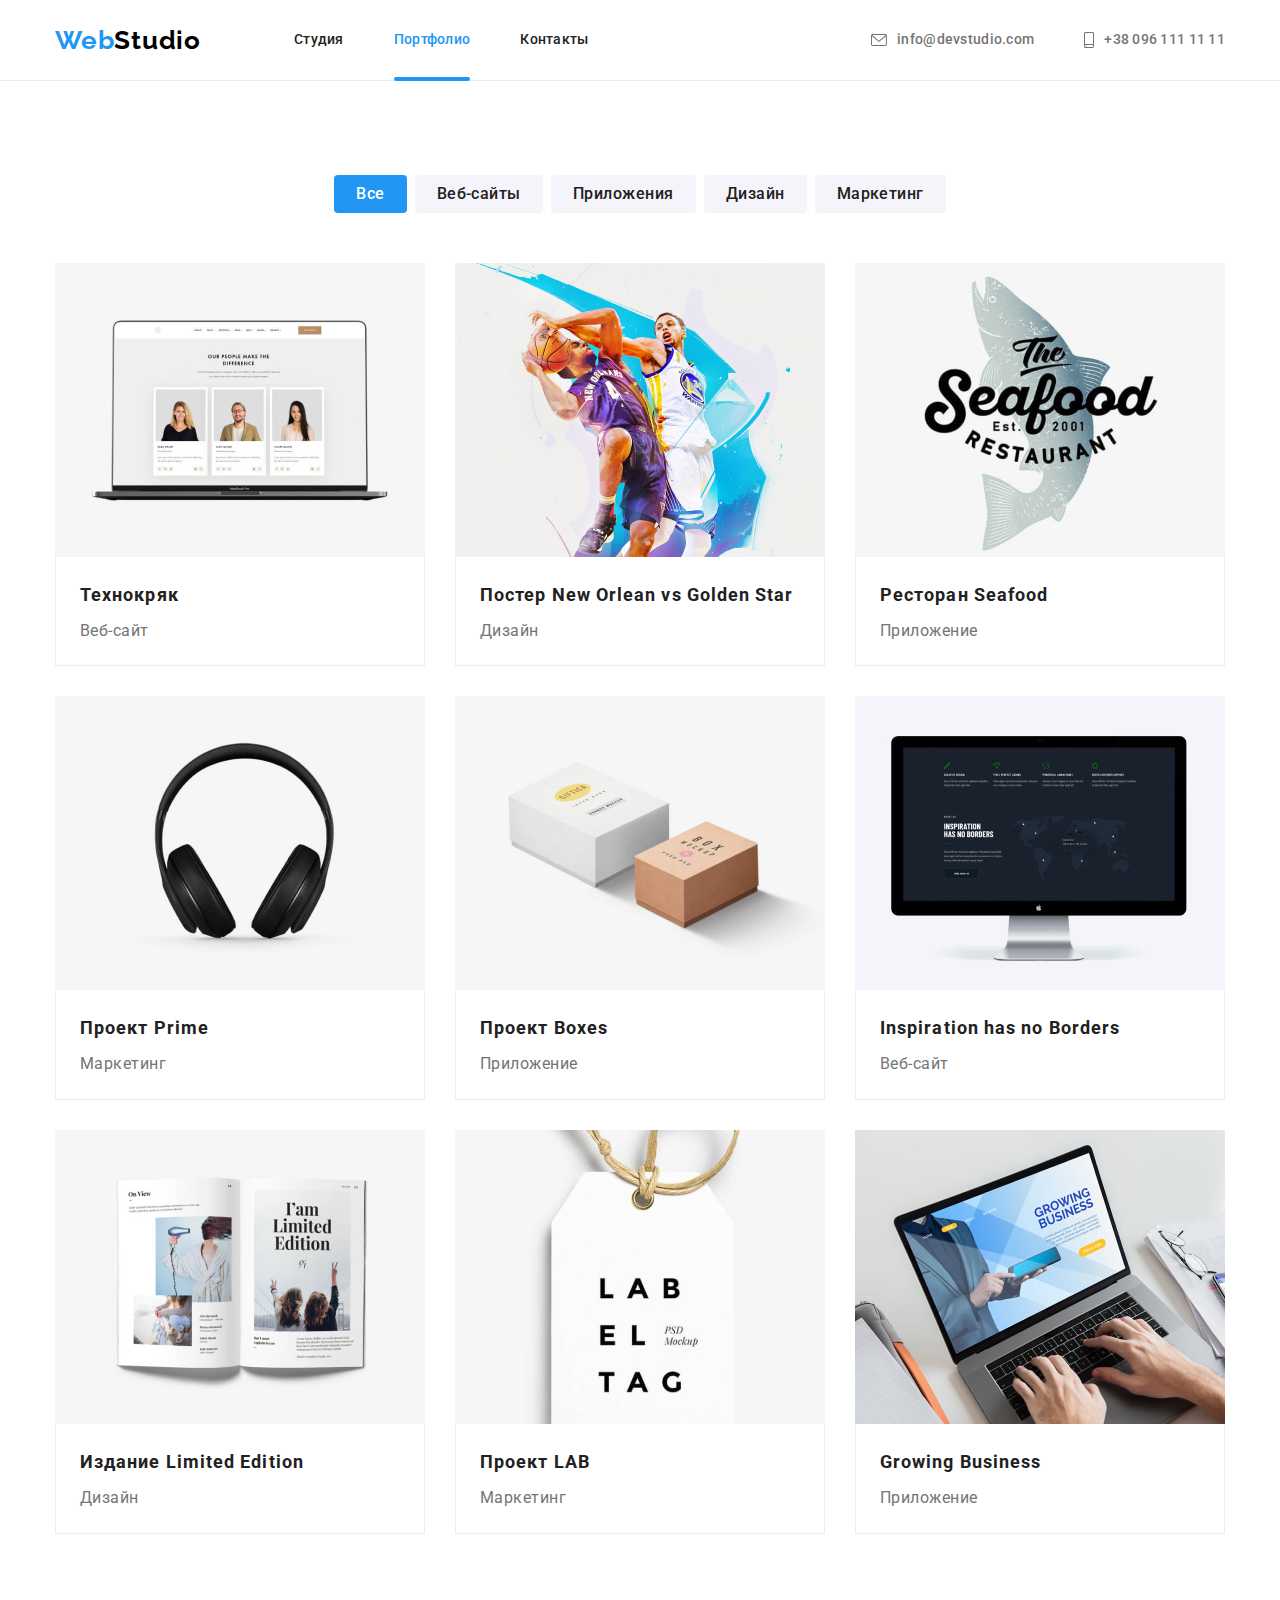
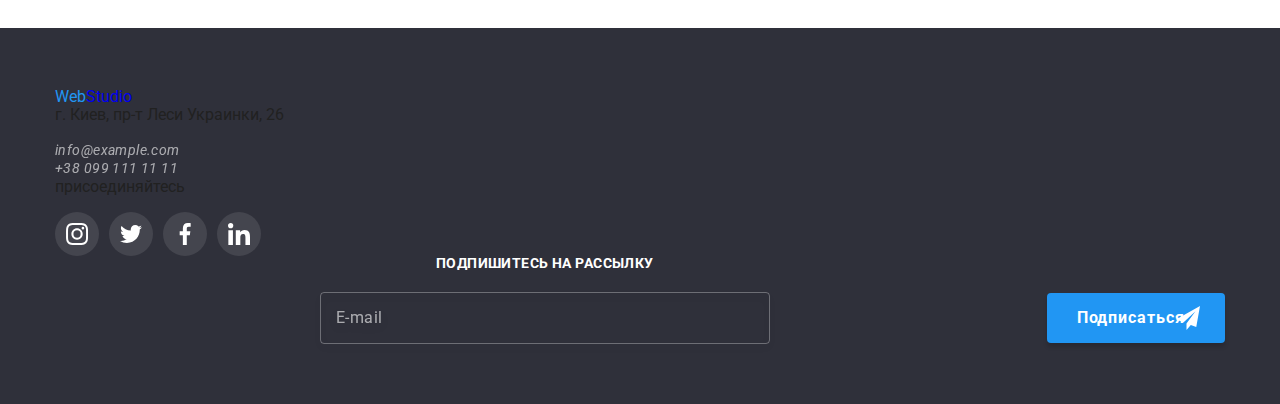
==== portfolio.html @ 7cb6d4f5 "загружает проект" ====
<!DOCTYPE html>
<html lang="ru">
    <head>
        <meta charset="UTF-8">
        <meta http-equiv="X-UA-Compatible" content="IE=edge">
        <meta name="viewport" content="width=device-width, initial-scale=1.0">
        <title>WebStudio Портфолио</title>

        <link rel="stylesheet" href="https://cdn.jsdelivr.net/npm/modern-normalize@1.1.0/modern-normalize.min.css">

        <link rel="preconnect" href="https://fonts.googleapis.com">
        <link rel="preconnect" href="https://fonts.gstatic.com" crossorigin>
        <link href="https://fonts.googleapis.com/css2?family=Raleway:wght@700&family=Roboto:wght@400;500;700;900&display=swap"
            rel="stylesheet">

        <link rel="stylesheet" href="./css/main.min.css">
    </head>

    <body>

        <header class="header">
            <div class="container header__container">
                <a class="header__link link" href="./index.html">
                    <span class="header__logo">Web</span>Studio
                </a>
                <nav class="header-nav">
                    <ul class="header-nav__list list">
                        <li class="header-nav__item">
                            <a class="header-nav__link link" href="./index.html">Студия</a>
                        </li>
                        <li class="header-nav__item">
                            <a class="header-nav__link link current" href="./portfolio.html">Портфолио</a>
                        </li>
                        <li class="header-nav__item">
                            <a class="header-nav__link link" href="">Контакты</a>
                        </li>
                    </ul>
                </nav>
                <ul class="header-contacts__list list">
                    <li class="header-contacts__item">
                        <a class="header-contacts__link link" href="mailto:info@devstudio.com">
                            <svg class="header-contacts__icon" width="16" height="12">
                                <use href="./images/icons.svg#envelope"></use>
                            </svg>
                            info@devstudio.com
                        </a>
                    </li>
                    <li class="header-contacts__item">
                        <a class="header-contacts__link link" href="tel:+380961111111">
                            <svg class="header-contacts__icon" width="10" height="16">
                                <use href="./images/icons.svg#smartphone"></use>
                            </svg>
                            +38 096 111 11 11
                        </a>
                    </li>
                </ul>
            </div>
        </header>

        <main>
            <!-- секция Портфолио -->
            <section class="section portfolio">
                <div class="container portfolio-container">
                    <h2 class="title visually-hidden">Портфолио</h2>
                    <ul class="filter-list list">
                        <li class="filter-item"> 
                            <button class="filter-btn current-filter" type="button">Все</button> 
                        </li>
                        <li class="filter-item">
                            <button class="filter-btn" type="button">Веб-сайты</button>
                        </li>
                        <li class="filter-item">
                            <button class="filter-btn" type="button">Приложения</button>
                        </li>
                        <li class="filter-item">
                            <button class="filter-btn" type="button">Дизайн</button>
                        </li>
                        <li class="filter-item">
                            <button class="filter-btn" type="button">Маркетинг</button>
                        </li>
                    </ul>
                                    
                    <ul class="works-list list">
                        <li class="works-item">
                            <a class="works-link link" href="">
                                <div class="works-thumb">
                                    <img class="works-img" src="./images/opened-laptop.jpg" 
                                    alt="Открытый ноутбук" 
                                    width="370" height="294">
                                    <p class="works-descr">Технокряк это современная площадка распространения коронавируса. Компании используют эту платформу для цифрового шпионажа и атак на защищённые сервера конкурентов.</p>
                                </div>
                                <div class="works-item-container">                                    <h3 class="works-name">Технокряк</h3>
                                    <p class="works-type">Веб-сайт</p>
                               </div> 
                            </a>
                        </li>
                        <li class="works-item">
                            <a class="works-link link" href="">
                                <div class="works-thumb">
                                   <img class="works-img" src="./images/basketball-players.jpg" 
                                alt="Постер баскетбольной игры" 
                                width="370" height="294">
                                    <p class="works-descr">New Orlean vs Golden Star</p>
                                </div>
                                <div class="works-item-container">
                                    <h3 class="works-name">Постер New Orlean vs Golden Star</h3>
                                    <p class="works-type">Дизайн</p>
                                </div>
                            </a>
                        </li>
                        <li class="works-item">
                            <a class="works-link link" href="">
                                <div class="works-thumb">
                                    <img class="works-img" src="./images/logo-seafood.jpg" 
                                    alt="Логотип ресторана Seafood" 
                                    width="370" height="294">
                                    <p class="works-descr">Seafood</p>
                                </div>
                                <div class="works-item-container">
                                    <h3 class="works-name">Ресторан Seafood</h3>
                                    <p class="works-type">Приложение</p>
                                </div>
                            </a>
                        </li>
                        <li class="works-item">
                            <a class="works-link link" href="">
                                <div class="works-thumb">
                                    <img class="works-img" src="./images/headphones.jpg" 
                                    alt="Наушники" 
                                    width="370" height="294">
                                    <p class="works-descr">Prime</p>
                                </div>
                                <div class="works-item-container">
                                    <h3 class="works-name">Проект Prime</h3>
                                    <p class="works-type">Маркетинг</p>
                                </div>                                
                            </a>
                        </li>
                        <li class="works-item">
                            <a class="works-link link" href="">
                                <div class="works-thumb">
                                    <img class="works-img" src="./images/boxes.jpg" 
                                    alt="Две коробки" 
                                    width="370" height="294">
                                    <p class="works-descr">Boxes</p>
                                </div>
                                <div class="works-item-container">
                                    <h3 class="works-name">Проект Boxes</h3>
                                    <p class="works-type">Приложение</p>
                                </div>
                            </a>
                        </li>
                        <li class="works-item">
                            <a class="works-link link" href="">
                                <div class="works-thumb">
                                    <img class="works-img" src="./images/monitor.jpg" 
                                    alt="Монитор" 
                                    width="370" height="294">
                                    <p class="works-descr">Inspiration has no Borders</p>
                                </div>
                                <div class="works-item-container">
                                    <h3 class="works-name">Inspiration has no Borders</h3>
                                    <p class="works-type">Веб-сайт</p>
                                </div>                      
                            </a>
                        </li>
                        <li class="works-item">
                            <a class="works-link link" href="">
                                <div class="works-thumb">
                                    <img class="works-img" src="./images/opened-book.jpg" 
                                    alt="Открытая книга" 
                                    width="370" height="294">
                                    <p class="works-descr">Limited Edition</p>
                                </div>
                                <div class="works-item-container">
                                    <h3 class="works-name">Издание Limited Edition</h3>
                                    <p class="works-type">Дизайн</p>
                                </div>
                            </a>
                        </li>
                        <li class="works-item">
                            <a class="works-link link" href="">
                                <div class="works-thumb">
                                    <img class="works-img" src="./images/label.jpg" 
                                    alt="Этикетка" 
                                    width="370" height="294">
                                    <p class="works-descr">LAB</p>
                                </div>
                                <div class="works-item-container"><h3 class="works-name">Проект LAB</h3>
                                    <p class="works-type">Маркетинг</p>
                                </div>
                            </a>
                        </li>
                        <li class="works-item">
                            <a class="works-link link" href="">
                                <div class="works-thumb">
                                    <img class="works-img" src="./images/work-on-laptop.jpg" 
                                    alt="Работа за ноутбуком" 
                                    width="370" height="294">
                                    <p class="works-descr">Growing Business</p>
                                </div>
                                <div class="works-item-container">
                                    <h3 class="works-name">Growing Business</h3>
                                    <p class="works-type">Приложение</p>
                                </div>
                            </a>
                        </li>
                    </ul>
                </div>
            </section>
        </main>

        <footer class="footer">
            <div class="container footer-container">
                <div class="footer-address">
                    <a class="footer-link link" href="./index.html">
                        <span class="header__logo">Web</span>Studio
                    </a>
                    <address class="contacts">
                        <p class="address">г. Киев, пр-т Леси Украинки, 26</p>
                        <ul class="footer-contacts-list list">
                            <li class="footer-contacts-item">
                                <a class="footer-mail link" href="mailto:info@example.com">info@example.com</a>
                            </li>
                            <li class="footer-contacts-item">
                                <a class="footer-tel link" href="tel:+380991111111"> +38 099 111 11 11</a>
                            </li>
                        </ul>
                    </address>
                </div>
                <div class="footer-socials">
                    <p class="footer-social-follow">присоединяйтесь</p>
                    <ul class="footer-social-list list">
                        <li class="social-item">
                            <a href="" class="footer-social-link link">
                                <svg class="footer-social-icon">
                                    <use href="./images/icons.svg#instagram"></use>
                                </svg>
                            </a>
                        </li>
                        <li class="social-item">
                            <a href="" class="footer-social-link link">
                                <svg class="footer-social-icon">
                                    <use href="./images/icons.svg#twitter"></use>
                                </svg>
                            </a>
                        </li>
                        <li class="social-item">
                            <a href="" class="footer-social-link link">
                                <svg class="footer-social-icon">
                                    <use href="./images/icons.svg#facebook"></use>
                                </svg>
                            </a>
                        </li>
                        <li class="social-item">
                            <a href="" class="footer-social-link link">
                                <svg class="footer-social-icon">
                                    <use href="./images/icons.svg#linkedin"></use>
                                </svg>
                            </a>
                        </li>
                    </ul>
                </div>
                <form class="form">
                    <label class="form-label">
                        <span class="label-text">Подпишитесь на рассылку</span>
                        <input type="email" class="form-input" name="mail" placeholder="E-mail" required>
                    </label>
            
                    <button class="submit-btn" type="submit">Подписаться
                        <span>
                            <svg class="send-icon" width="24" height="24">
                                <use href="./images/icons.svg#send"></use>
                            </svg>
                        </span>
                    </button>
                </form>
            </div>
        </footer>
        
    </body>
</html>
---- css/main.min.css ----
:root{--primary-font: 'Roboto', sans-serif;--secondary-font: 'Raleway', sans-serif;--primary-txt: #212121;--secondary-txt: #757575;--light-txt: #ffffff;--accent-txt: #2196f3;--logo-txt: #000000;--primary-bg: #ffffff;--secondary-bg: #2f303a;--third-bg: #f5f4fa;--main-btn-bg: #2196f3;--hover-main-btn-bg: #188ce8;--filter-btn-bg: #f5f4fa;--hover-filter-btn-bg: #2196f3;--primary-border: #eeeeee;--header-border: #ececec;--primary-icon: #afb1b8;--accent-icon: #ffffff;--hover-icon-bg: #2196f3;--time-duration: 250ms;--time-fun: cubic-bezier(0.4, 0, 0.2, 1)}.visually-hidden{position:absolute;width:1px;height:1px;margin:-1px;border:0;padding:0;white-space:nowrap;clip-path:inset(100%);clip:rect(0 0 0 0);overflow:hidden}h1,h2,h3,h4,p{margin-top:0}h2:last-child,h1:last-child,h3:last-child,h4:last-child,p:last-child{margin-bottom:0}.link{text-decoration:none;position:relative}.list{padding-left:0;margin-top:0;margin-bottom:0;list-style:none}body{font-family:var(--primary-font);color:var(--primary-txt)}.no-scroll{overflow-y:hidden}img{display:block}input,textarea{outline:transparent}textarea{resize:none}.section{padding-top:94px;padding-bottom:94px}.title{margin-bottom:50px;font-family:var(--primary-font);font-weight:700;font-size:36px;line-height:1.17;text-align:center;letter-spacing:0.03em}.container{max-width:480px;margin-left:auto;margin-right:auto;padding-left:15px;padding-right:15px}@media screen and (min-width: 768px){.container{max-width:768px}}@media screen and (min-width: 1200px){.container{max-width:1200px}}.main-btn{min-width:160px;max-width:300px;padding:10px 32px;border-radius:4px;border:0;font-weight:700;font-size:16px;line-height:1.88;align-items:center;text-align:center;letter-spacing:0.06em;color:var(--light-txt);background-color:var(--main-btn-bg);cursor:pointer;transition-property:background-color;transition-duration:var(--time-duration);transition-timing-function:var(--time-fun)}.main-btn:hover,.main-btn:focus{background-color:var(--hover-main-btn-bg)}.submit-btn-modal{width:200px;height:50px;font-family:var(--primary-font);font-weight:700;font-size:16px;line-height:1.87;display:flex;align-items:center;justify-content:center;letter-spacing:0.06em;color:var(--light-txt);background:var(--main-btn-bg);box-shadow:0px 4px 4px rgba(0,0,0,0.15);border-radius:4px;margin-left:auto;margin-right:auto;cursor:pointer;border:none;transition-property:background-color, box-shadow;transition-duration:var(--time-duration);transition-timing-function:var(--time-fun)}.submit-btn-modal:hover,.submit-btn-modal:focus{background:var(--hover-main-btn-bg)}.menu-btn{margin-left:auto;margin-top:10px;margin-bottom:10px;display:flex;align-items:center;justify-content:center;width:40px;height:40px;background-color:transparent;border:none;outline:transparent;cursor:pointer;padding:0;z-index:99}@media screen and (min-width: 768px){.menu-btn{display:none}}.menu-btn:hover .menu-btn__icon-open,.menu-btn:focus .menu-btn__icon-open{fill:var(--accent-txt)}.menu-btn:hover .menu-btn__icon-close,.menu-btn:focus .menu-btn__icon-close{fill:var(--accent-txt)}.menu-btn__icon-open{opacity:1;fill:var(--primary-txt)}.menu-btn__icon-close{opacity:0;fill:var(--primary-txt)}.menu-btn.is-active .menu-btn__icon-open{opacity:0}.menu-btn.is-active .menu-btn__icon-close{opacity:1}.mobile-overlay{position:fixed;top:0;left:0;width:100vw;height:100vh;z-index:10;transform:translateX(100%);visibility:hidden;pointer-events:none;transition-property:transform;transition-duration:var(--time-duration);transition-timing-function:var(--time-fun);background-color:var(--primary-bg);box-shadow:0px 4px 8px rgba(0,0,0,0.04),0px 2px 4px rgba(0,0,0,0.08),0px 1px 3px rgba(0,0,0,0.16)}.mobile-overlay.is-open{transform:translateX(0);visibility:visible;pointer-events:initial}@media screen and (min-width: 768px){.mobile-overlay{display:none}}.mobile-menu{position:fixed;top:0;left:0;width:100%;height:100%;background-color:var(--primary-bg);padding:48px 40px;display:flex;flex-direction:column}@media screen and (min-width: 768px){.mobile-menu{display:none}}.mobile-menu-group{margin-top:auto}.mobile-nav__link{font-weight:500;font-size:40px;line-height:1.17;letter-spacing:0.02em;color:var(--primary-txt);transition-property:color;transition-duration:var(--time-duration);transition-timing-function:var(--time-fun)}.mobile-nav__link:hover,.mobile-nav__link:focus{color:var(--accent-txt)}.mobile-nav__item{margin-bottom:32px}.mobile-current{color:var(--accent-txt)}.mobile-contacts__list{margin-bottom:64px}.mobile-contacts__item:not(:last-child){margin-bottom:32px}.mobile-contacts__link{font-weight:500;font-size:24px;line-height:1.16;letter-spacing:0.02em;color:var(--secondary-txt);transition-property:color;transition-duration:var(--time-duration);transition-timing-function:var(--time-fun)}.mobile-contacts__link:hover,.mobile-contacts__link:focus{color:var(--accent-txt)}.mobile-contacts__link.phone{color:var(--accent-txt)}@media screen and (min-width: 480px){.mobile-contacts__link.phone{font-size:34px;line-height:1.17}}.mobile-social__list{display:flex;flex-wrap:wrap;margin-top:-10px;margin-right:-10px}.mobile-social__item{margin-top:10px;margin-right:10px}.mobile-social__item:last-child .mobile-social__link{padding:0;border:none}.mobile-social__link{display:block;padding-right:10px;font-weight:500;font-size:18px;line-height:1.22;letter-spacing:0.02em;color:var(--accent-txt);border-right:1px solid rgba(33,33,33,0.2)}.backdrop{position:fixed;top:0;left:0;width:100%;height:100%;background-color:rgba(0,0,0,0.2);transition-property:opacity, visibility;transition-duration:var(--time-duration);transition-timing-function:var(--time-fun)}.backdrop.is-hidden{visibility:hidden;opacity:0;pointer-events:none}.modal{position:absolute;top:50%;left:50%;transform:translate(-50%, -50%);width:528px;height:581px;background:var(--primary-bg);box-shadow:0px 1px 3px rgba(0,0,0,0.12),0px 1px 1px rgba(0,0,0,0.14),0px 2px 1px rgba(0,0,0,0.2);border-radius:4px;padding:40px}.exit-btn{position:absolute;top:8px;right:8px;width:30px;height:30px;background:var(--primary-bg);border:1px solid rgba(0,0,0,0.1);box-sizing:border-box;border-radius:50%;cursor:pointer;display:flex;align-items:flex-end;justify-content:center;transition-property:fill;transition-duration:var(--time-duration);transition-timing-function:var(--time-fun)}.exit-btn:hover .exit-btn-icon,.exit-btn:focus .exit-btn-icon{fill:var(--hover-icon-bg)}.exit-btn-icon{height:18px;width:18px}.text-modal{font-family:var(--primary-font);font-weight:700;font-size:20px;line-height:1.15;text-align:center;letter-spacing:0.03em;color:var(--primary-txt);margin-bottom:12px}.form-label-modal{position:relative;display:flex;flex-direction:column}.form-label-modal:focus-within>.icon-mod{fill:var(--hover-icon-bg)}.form-label-modal:focus-within>.form-input-modal{border:1px solid var(--main-btn-bg)}.label-text-modal{font-family:var(--primary-font);font-size:12px;line-height:1.16;letter-spacing:0.01em;color:var(--secondary-txt);margin-bottom:4px}.icon-mod{position:absolute;transform:translate(-50%, -50%);bottom:18px;left:21px;transition-property:fill;transition-duration:var(--time-duration);transition-timing-function:var(--time-fun)}.form-input-modal{width:448px;height:40px;border:1px solid rgba(33,33,33,0.2);box-sizing:border-box;border-radius:4px;margin-bottom:10px;padding-left:42px;transition-property:border-color;transition-duration:var(--time-duration);transition-timing-function:var(--time-fun)}.form-input-modal.textarea{width:448px;height:120px;border:1px solid rgba(33,33,33,0.2);box-sizing:border-box;border-radius:4px;padding:12px 16px;font-family:var(--primary-font);font-size:14px;line-height:1.14;letter-spacing:0.01em}.form-input-modal.textarea::placeholder{color:rgba(117,117,117,0.5)}.checkbox-label-modal{white-space:nowrap;display:block;margin:0 0 30px 31px;cursor:pointer;position:relative}.checkbox{--webkit-appearance: none;--moz-appeance: none;appearance:none}.checkbox-icon{position:absolute;left:-14px;bottom:-2px;transform:translate(-50%, -50%);display:inline-block;width:16px;height:15px;border-radius:2px;background-color:var(--primary-bg);background-image:url(../images/checkbox.svg);background-repeat:no-repeat;background-position:center}.checkbox:checked+.checkbox-icon{background-color:var(--hover-icon-bg);background-image:url(../images/check-submit.svg)}.checkbox-text-modal{font-family:var(--primary-font);font-size:14px;line-height:1.71;letter-spacing:0.03em;color:var(--secondary-txt)}.checkbox-link{color:var(--accent-txt);display:inline;text-decoration:underline}.header{border-bottom:1px solid var(--header-border)}.header__container{display:flex;align-items:center}.header__link{font-family:var(--secondary-font);font-weight:700;font-size:26px;line-height:1.19;letter-spacing:0.03em;color:var(--logo-txt)}@media screen and (min-width: 768px){.header__link{margin-right:88px}}@media screen and (min-width: 1200px){.header__link{margin-right:93px}}.header__logo{color:var(--accent-txt)}.header-nav{display:none}@media screen and (min-width: 768px){.header-nav{display:flex}}.header-nav__list{display:flex}.header-nav__link{display:block;padding-top:32px;padding-bottom:32px;font-weight:500;font-size:14px;line-height:1.14;letter-spacing:0.02em;color:var(--primary-txt);transition-property:color;transition-duration:var(--time-duration);transition-timing-function:var(--time-fun)}.header-nav__link:hover,.header-nav__link:focus{color:var(--accent-txt)}.header-nav__item{margin-right:50px}.header-nav__item:last-child{margin-right:0}.header-contacts__list{display:none}@media screen and (min-width: 768px){.header-contacts__list{margin-left:auto;display:flex;flex-direction:column;justify-content:center}}@media screen and (min-width: 1200px){.header-contacts__list{flex-direction:row;align-items:center}}@media screen and (min-width: 768px){.header-contacts__item:not(:last-child){margin-bottom:10px}}@media screen and (min-width: 1200px){.header-contacts__item:not(:last-child){margin-right:50px;margin-bottom:0}}.header-contacts__link{display:flex;align-items:center;font-weight:500;font-size:14px;line-height:1.14;letter-spacing:0.02em;color:var(--secondary-txt);transition-property:color;transition-duration:var(--time-duration);transition-timing-function:var(--time-fun)}.header-contacts__link:hover,.header-contacts__link:focus{color:var(--accent-txt)}.header-contacts__icon{margin-right:10px;fill:currentColor}.current{color:var(--accent-txt)}.current::after{position:absolute;bottom:-1px;left:0;content:'';display:block;width:100%;height:4px;border-radius:2px;background-color:var(--accent-txt)}.order{text-align:center;margin-left:auto;margin-right:auto;padding-top:118px;padding-bottom:118px;background-color:var(--secondary-bg);background-image:linear-gradient(to right, rgba(47,48,58,0.4), rgba(47,48,58,0.4)),url(../images/bg-hero.png);background-position:center;background-size:cover;background-repeat:no-repeat}@media screen and (min-width: 1200px){.order{padding-top:200px;padding-bottom:200px}}.main-title{margin-bottom:30px;font-weight:900;font-size:26px;line-height:1.62;text-align:center;letter-spacing:0.06em;text-transform:uppercase;color:var(--light-txt)}@media screen and (min-width: 1200px){.main-title{font-size:44px;line-height:1.36}}.advantage-list{display:flex}.advantage-item{max-width:270px;margin-right:30px}.advantage-item:last-child{margin-right:0}.advantage-img{display:flex;justify-content:center;align-items:center;width:270px;height:120px;background:var(--third-bg);border-radius:4px;margin-bottom:30px}.advantage-title{margin-bottom:10px;font-weight:700;font-size:14px;line-height:1.14;letter-spacing:0.03em;text-transform:uppercase}.advantage-descrtp{font-size:14px;line-height:1.7;letter-spacing:0.03em;color:var(--secondary-txt)}.section.workboard{padding-top:0}.workboard-list{display:flex}.workboard-item{margin-right:30px}.workboard-item:last-child{margin-right:0}.workboard-cont{position:relative}.workboard-descrtp{display:flex;align-items:center;justify-content:center;width:100%;height:70px;position:absolute;bottom:0;left:0;color:var(--light-txt);background-color:var(--secondary-bg);opacity:0.8;font-family:var(--primary-font);font-weight:700;font-size:14px;line-height:1.14;letter-spacing:0.03em;text-transform:uppercase;text-align:center}.team{background-color:var(--third-bg)}.team-list{display:flex}.team-item{margin-right:30px;box-shadow:0px 1px 3px rgba(0,0,0,0.12),0px 1px 1px rgba(0,0,0,0.14),0px 2px 1px rgba(0,0,0,0.2);border-radius:0px 0px 4px 4px;background-color:var(--primary-bg)}.team-item:last-child{margin-right:0}.about-member{padding-top:30px;padding-bottom:30px}.member-name{margin-bottom:10px;font-weight:500;font-size:16px;line-height:1.19;text-align:center;letter-spacing:0.03em}.member-position{font-size:16px;line-height:1.19;text-align:center;letter-spacing:0.03em;color:var(--secondary-txt)}.social-list{display:flex;justify-content:center}.social-item{margin-right:10px}.social-item:last-child{margin-right:0}.social-link{display:flex;width:44px;height:44px;background-color:var(--primary-bg);border-radius:50%;justify-content:center;align-items:center;transition-property:background-color;transition-duration:var(--time-duration);transition-timing-function:var(--time-fun)}.social-link:hover,.social-link:focus{background-color:var(--hover-icon-bg)}.social-icon{width:22px;height:22px;fill:var(--primary-icon);transition-property:fill;transition-duration:var(--time-duration);transition-timing-function:var(--time-fun)}.social-link:hover .social-icon,.social-icon:focus .social-icon{fill:var(--accent-icon)}.clients__list{display:flex;flex-wrap:wrap}@media screen and (min-width: 1200px){.clients__list{display:flex;align-items:center;margin-top:-30px;margin-right:-30px}}.clients__item{flex-basis:calc(100% / 6 - 30px);margin-top:30px;margin-right:30px;display:flex;width:170px;height:92px;border:1px solid var(--primary-icon);box-sizing:border-box;border-radius:4px;cursor:pointer;justify-content:center;align-items:center;transition-property:border-color;transition-duration:var(--time-duration);transition-timing-function:var(--time-fun)}.clients__item:hover,.clients__item:focus{border-color:var(--hover-icon-bg)}.clients__link{display:flex;width:100%;height:100%;justify-content:center;align-items:center;color:currentColor;cursor:pointer;fill:var(--primary-icon);transition-property:fill;transition-duration:var(--time-duration);transition-timing-function:var(--time-fun)}.clients__link:focus,.clients__link:hover{fill:var(--hover-icon-bg)}.clients__icon{color:currentColor}.footer{background-color:var(--secondary-bg);padding-top:60px;padding-bottom:60px}.footer__container{display:flex;flex-direction:column;align-items:center}@media screen and (min-width: 768px){.footer__container{flex-direction:row;align-items:flex-start;flex-wrap:wrap;justify-content:center}}@media screen and (min-width: 1200px){.footer__container{flex-direction:row;align-items:baseline;flex-wrap:nowrap}}.footer__address{margin-bottom:60px}@media screen and (min-width: 768px){.footer__address{margin-right:165px}}@media screen and (min-width: 1200px){.footer__address{margin-bottom:0;margin-right:70px}}.footer__link{display:flex;justify-content:center;font-family:var(--secondary-font);font-weight:700;font-size:26px;line-height:1.19;letter-spacing:0.03em;color:var(--light-txt);margin-bottom:20px}.address{font-style:normal;display:flex;flex-direction:column;align-items:center}@media screen and (min-width: 1200px){.address{align-items:flex-start}}.address__text{margin-bottom:9px;font-size:14px;line-height:1.7;letter-spacing:0.03em;color:var(--light-txt)}.footer-mail,.footer-tel{font-size:14px;line-height:1.14;letter-spacing:0.03em;color:var(--light-txt);opacity:0.6;transition-property:color;transition-duration:var(--time-duration);transition-timing-function:var(--time-fun)}.footer-mail:hover,.footer-tel:hover,.footer-mail:focus,.footer-tel:focus{color:var(--accent-txt)}.address__item:not(:last-child){margin-bottom:9px}.footer__socials{margin-bottom:60px}@media screen and (min-width: 1200px){.footer__socials{margin-bottom:0;margin-right:93px}}.footer__subscribe{font-family:var(--primary-font);font-weight:700;font-size:14px;line-height:1.14;letter-spacing:0.03em;text-transform:uppercase;color:var(--light-txt);margin-bottom:20px;display:flex;justify-content:center}.footer-social-list{display:flex}.footer-social-link{background-color:rgba(255,255,255,0.1);cursor:pointer;display:flex;width:44px;height:44px;border-radius:50%;justify-content:center;align-items:center;transition-property:background;transition-duration:var(--time-duration);transition-timing-function:var(--time-fun)}.footer-social-link:hover,.footer-social-link:focus{background-color:var(--hover-icon-bg);opacity:1}.footer-social-icon{width:22px;height:22px;fill:var(--accent-icon);opacity:1;transition-property:background-color;transition-duration:var(--time-duration);transition-timing-function:var(--time-fun)}.form{display:flex;align-items:center;flex-direction:column;width:100%}@media screen and (min-width: 1200px){.form{align-items:flex-end;flex-direction:row}}.form-label{display:flex;align-items:center;flex-direction:column;margin-bottom:20px;width:100%}@media screen and (min-width: 1200px){.form-label{padding-right:12px;margin-bottom:0}}.label-text{font-family:var(--primary-font);font-weight:700;font-size:14px;line-height:1.14;letter-spacing:0.03em;text-transform:uppercase;color:var(--light-txt);margin-bottom:20px;display:flex;justify-content:center}.form-input{font-family:var(--primary-font);font-size:16px;line-height:1.25;letter-spacing:0.03em;border:1px solid rgba(255,255,255,0.3);box-sizing:border-box;filter:drop-shadow(0px 4px 4px rgba(0,0,0,0.15));border-radius:4px;background-color:rgba(10,10,10,0);width:100%;min-height:50px;padding:15px;color:rgba(255,255,255,0.6)}@media screen and (min-width: 768px){.form-input{width:450px}}.form-input::placeholder{color:rgba(255,255,255,0.6)}.submit-btn{position:relative;width:200px;height:50px;background:var(--main-btn-bg);box-shadow:0px 4px 4px rgba(0,0,0,0.15);border-radius:4px;border:none;padding:10px 30px;font-family:var(--primary-font);font-weight:700;font-size:16px;line-height:1.88;display:flex;align-items:center;text-align:center;letter-spacing:0.06em;color:var(--light-txt);cursor:pointer;margin-bottom:1px}.send-icon{fill:var(--accent-icon);position:absolute;top:50%;right:13px;transform:translate(-50%, -50%)}.filter-list{display:flex;align-items:center;margin-bottom:50px;justify-content:center}.filter-item:not(:last-child){margin-right:8px}.filter-btn{padding:6px 22px;border-radius:4px;border:0;font-weight:500;font-size:16px;line-height:1.6;text-align:center;letter-spacing:0.03em;color:var(--primary-txt);background-color:var(--filter-btn-bg);cursor:pointer;transition-property:color, background-color, box-shadow;transition-duration:var(--time-duration);transition-timing-function:var(--time-fun)}.filter-btn:hover,.filter-btn:focus{box-shadow:0px 3px 1px rgba(0,0,0,0.1),0px 1px 2px rgba(0,0,0,0.08),0px 2px 2px rgba(0,0,0,0.12);background-color:var(--hover-filter-btn-bg);color:var(--light-txt)}.current-filter{background-color:var(--accent-txt);color:var(--light-txt)}.works-img{margin-bottom:0}.works-list{display:flex;flex-wrap:wrap}.works-item-container{padding:20px 24px;border-right:1px solid var(--primary-border);border-bottom:1px solid var(--primary-border);border-left:1px solid var(--primary-border)}.works-item{margin-right:30px;margin-bottom:30px}.works-item:nth-child(3n){margin-right:0}.works-item:nth-child(n+6){margin-bottom:0}.works-link{display:block;transition-property:box-shadow;transition-duration:var(--time-duration);transition-timing-function:var(--time-fun)}.works-link:hover,.works-link:focus{box-shadow:0px 1px 1px rgba(0,0,0,0.12),0px 4px 4px rgba(0,0,0,0.06),1px 4px 6px rgba(0,0,0,0.16)}.works-thumb{position:relative;overflow:hidden}.works-descr{display:flex;align-items:center;justify-content:center;width:100%;height:100%;position:absolute;bottom:0;left:0;color:var(--light-txt);background-color:var(--accent-txt);opacity:0.9;font-family:var(--primary-font);font-size:18px;line-height:1.55;letter-spacing:0.03em;padding:63px 24px;transform:translateY(100%);transition:transform;transition-duration:var(--time-duration);transition-timing-function:var(--time-fun)}.works-link:hover .works-descr,.works-link:focus .works-descr{transform:translateY(0)}.works-name{margin-bottom:4px;font-weight:700;font-size:18px;line-height:2;letter-spacing:0.06em;color:var(--primary-txt)}.works-type{font-size:16px;line-height:1.8;letter-spacing:0.03em;color:var(--secondary-txt)}
/*# sourceMappingURL=main.min.css.map */
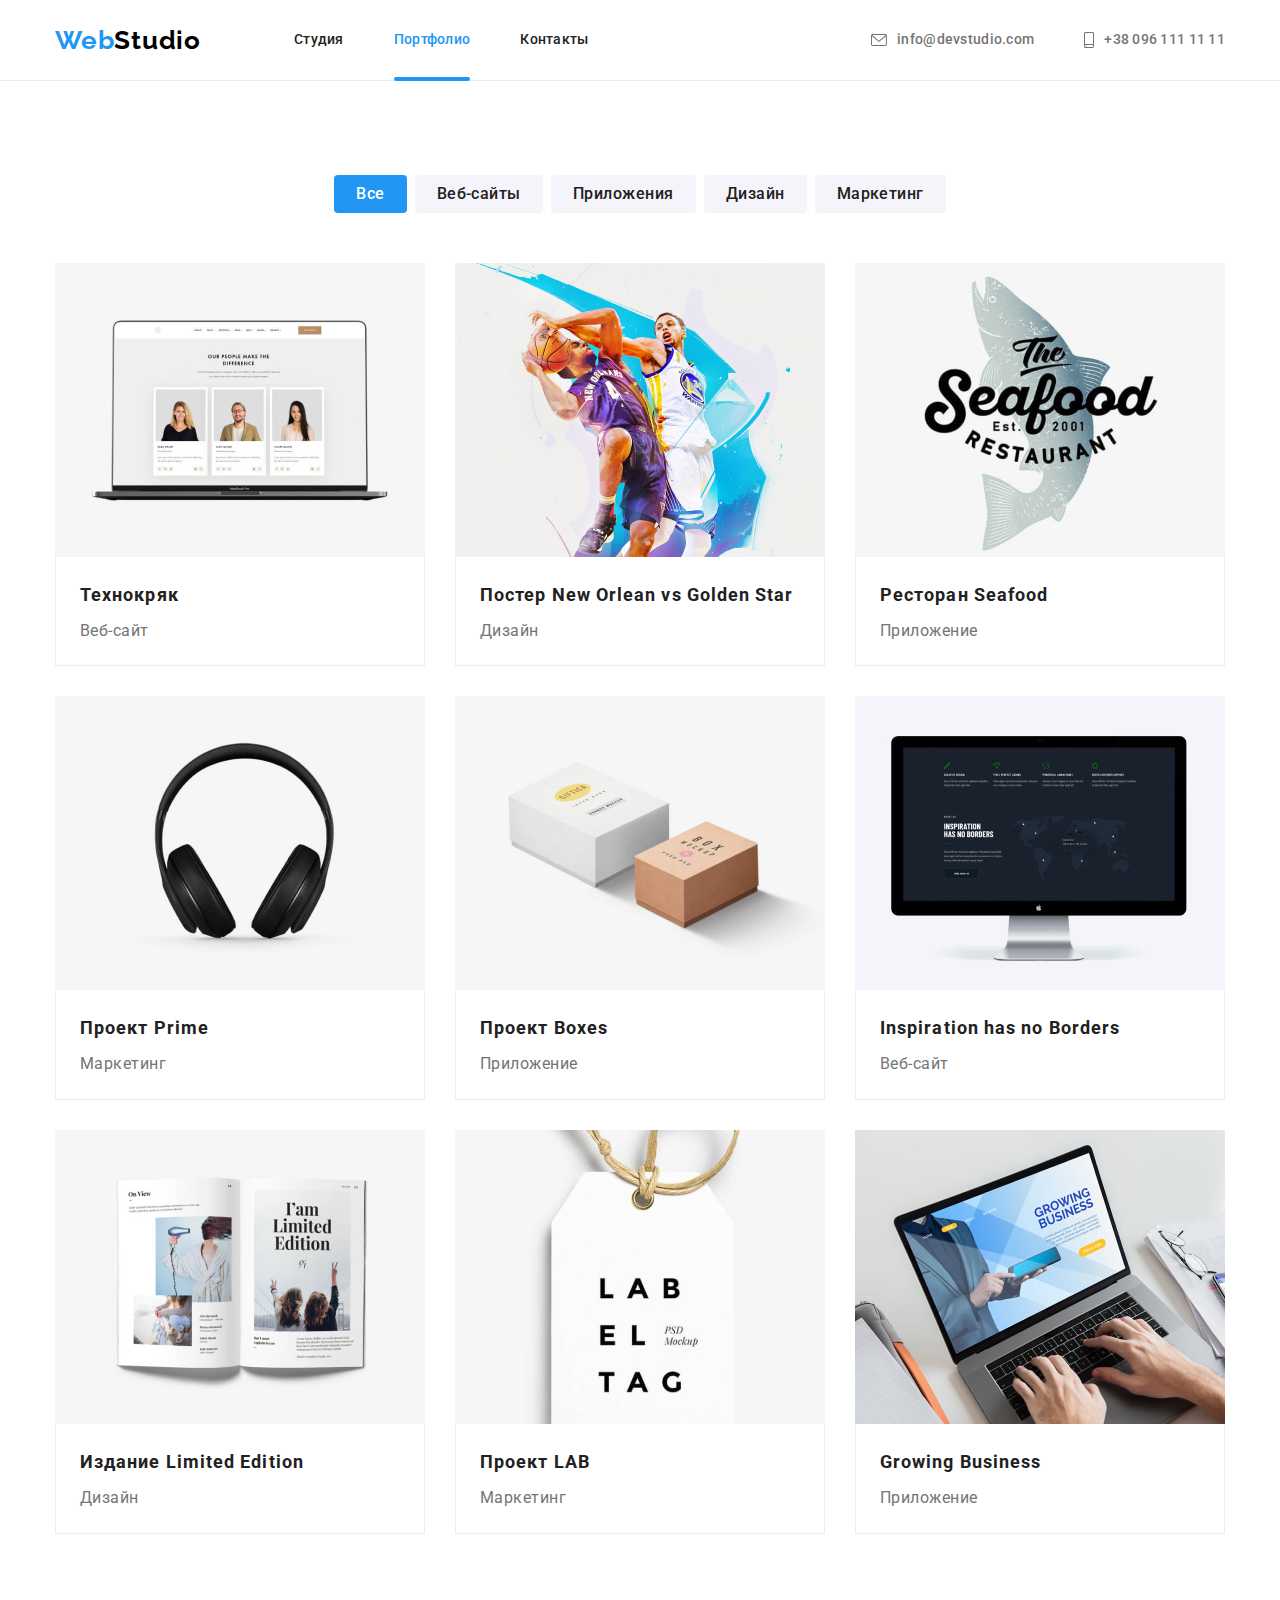
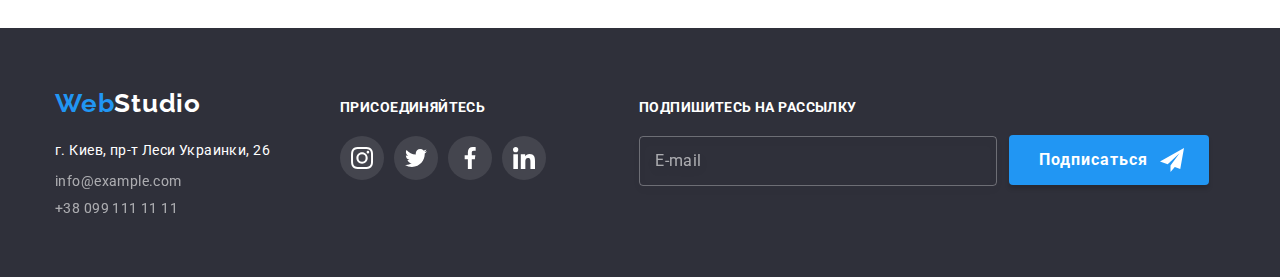
==== commit a702d883: "загружает адаптацию страницы портфолио" ====
--- a/portfolio.html
+++ b/portfolio.html
@@ -20,9 +20,16 @@
 
         <header class="header">
             <div class="container header__container">
-                <a class="header__link link" href="./index.html">
-                    <span class="header__logo">Web</span>Studio
+                <a class="logo-link__header link" href="./index.html">
+                    <span class="logo-link__accent">Web</span>Studio
                 </a>
+                <button class="menu-btn" type="button" aria-label="Кнопка открытия меню" aria-expanded="false" data-menu-button>
+                    <svg class="menu-btn__icon" width="40" height="40">
+                        <use class="menu-btn__icon-open" href="./images/icons.svg#open-menu-icon_40px"></use>
+                        <use class="menu-btn__icon-close" href="./images/icons.svg#close-menu-icon_40px"></use>
+                    </svg>
+                </button>
+        
                 <nav class="header-nav">
                     <ul class="header-nav__list list">
                         <li class="header-nav__item">
@@ -59,149 +66,141 @@
 
         <main>
             <!-- секция Портфолио -->
-            <section class="section portfolio">
-                <div class="container portfolio-container">
+            <section class="portfolio section">
+                <div class="portfolio__container container">
                     <h2 class="title visually-hidden">Портфолио</h2>
-                    <ul class="filter-list list">
-                        <li class="filter-item"> 
-                            <button class="filter-btn current-filter" type="button">Все</button> 
-                        </li>
-                        <li class="filter-item">
-                            <button class="filter-btn" type="button">Веб-сайты</button>
-                        </li>
-                        <li class="filter-item">
-                            <button class="filter-btn" type="button">Приложения</button>
-                        </li>
-                        <li class="filter-item">
-                            <button class="filter-btn" type="button">Дизайн</button>
-                        </li>
-                        <li class="filter-item">
-                            <button class="filter-btn" type="button">Маркетинг</button>
+
+                    <ul class="filter__list list">
+                        <li class="filter__item"> 
+                            <button class="filter__btn current-filter" type="button">Все</button> 
+                        </li>
+                        <li class="filter__item">
+                            <button class="filter__btn" type="button">Веб-сайты</button>
+                        </li>
+                        <li class="filter__item">
+                            <button class="filter__btn" type="button">Приложения</button>
+                        </li>
+                        <li class="filter__item">
+                            <button class="filter__btn" type="button">Дизайн</button>
+                        </li>
+                        <li class="filter__item">
+                            <button class="filter__btn" type="button">Маркетинг</button>
                         </li>
                     </ul>
                                     
-                    <ul class="works-list list">
-                        <li class="works-item">
-                            <a class="works-link link" href="">
-                                <div class="works-thumb">
-                                    <img class="works-img" src="./images/opened-laptop.jpg" 
-                                    alt="Открытый ноутбук" 
-                                    width="370" height="294">
-                                    <p class="works-descr">Технокряк это современная площадка распространения коронавируса. Компании используют эту платформу для цифрового шпионажа и атак на защищённые сервера конкурентов.</p>
-                                </div>
-                                <div class="works-item-container">                                    <h3 class="works-name">Технокряк</h3>
-                                    <p class="works-type">Веб-сайт</p>
+                    <ul class="works__list list">
+                        <li class="works__item">
+                            <a class="works__link link" href="">
+                                <div class="works__thumb">
+                                    <img class="works__img" src="./images/opened-laptop.jpg" 
+                                    alt="Открытый ноутбук">
+                                    <p class="works__descr">Технокряк это современная площадка распространения коронавируса. Компании используют эту платформу для цифрового шпионажа и атак на защищённые сервера конкурентов.</p>
+                                </div>
+                                <div class="works__container">                                    <h3 class="works__name">Технокряк</h3>
+                                    <p class="works__type">Веб-сайт</p>
                                </div> 
                             </a>
                         </li>
-                        <li class="works-item">
-                            <a class="works-link link" href="">
-                                <div class="works-thumb">
-                                   <img class="works-img" src="./images/basketball-players.jpg" 
-                                alt="Постер баскетбольной игры" 
-                                width="370" height="294">
-                                    <p class="works-descr">New Orlean vs Golden Star</p>
-                                </div>
-                                <div class="works-item-container">
-                                    <h3 class="works-name">Постер New Orlean vs Golden Star</h3>
-                                    <p class="works-type">Дизайн</p>
-                                </div>
-                            </a>
-                        </li>
-                        <li class="works-item">
-                            <a class="works-link link" href="">
-                                <div class="works-thumb">
-                                    <img class="works-img" src="./images/logo-seafood.jpg" 
-                                    alt="Логотип ресторана Seafood" 
-                                    width="370" height="294">
-                                    <p class="works-descr">Seafood</p>
-                                </div>
-                                <div class="works-item-container">
-                                    <h3 class="works-name">Ресторан Seafood</h3>
-                                    <p class="works-type">Приложение</p>
-                                </div>
-                            </a>
-                        </li>
-                        <li class="works-item">
-                            <a class="works-link link" href="">
-                                <div class="works-thumb">
-                                    <img class="works-img" src="./images/headphones.jpg" 
-                                    alt="Наушники" 
-                                    width="370" height="294">
-                                    <p class="works-descr">Prime</p>
-                                </div>
-                                <div class="works-item-container">
-                                    <h3 class="works-name">Проект Prime</h3>
-                                    <p class="works-type">Маркетинг</p>
+                        <li class="works__item">
+                            <a class="works__link link" href="">
+                                <div class="works__thumb">
+                                   <img class="works__img" src="./images/basketball-players.jpg" 
+                                alt="Постер баскетбольной игры">
+                                    <p class="works__descr">New Orlean vs Golden Star</p>
+                                </div>
+                                <div class="works__container">
+                                    <h3 class="works__name">Постер New Orlean vs Golden Star</h3>
+                                    <p class="works__type">Дизайн</p>
+                                </div>
+                            </a>
+                        </li>
+                        <li class="works__item">
+                            <a class="works__link link" href="">
+                                <div class="works__thumb">
+                                    <img class="works__img" src="./images/logo-seafood.jpg" 
+                                    alt="Логотип ресторана Seafood">
+                                    <p class="works__descr">Seafood</p>
+                                </div>
+                                <div class="works__container">
+                                    <h3 class="works__name">Ресторан Seafood</h3>
+                                    <p class="works__type">Приложение</p>
+                                </div>
+                            </a>
+                        </li>
+                        <li class="works__item">
+                            <a class="works__link link" href="">
+                                <div class="works__thumb">
+                                    <img class="works__img" src="./images/headphones.jpg" 
+                                    alt="Наушники">
+                                    <p class="works__descr">Prime</p>
+                                </div>
+                                <div class="works__container">
+                                    <h3 class="works__name">Проект Prime</h3>
+                                    <p class="works__type">Маркетинг</p>
                                 </div>                                
                             </a>
                         </li>
-                        <li class="works-item">
-                            <a class="works-link link" href="">
-                                <div class="works-thumb">
-                                    <img class="works-img" src="./images/boxes.jpg" 
-                                    alt="Две коробки" 
-                                    width="370" height="294">
-                                    <p class="works-descr">Boxes</p>
-                                </div>
-                                <div class="works-item-container">
-                                    <h3 class="works-name">Проект Boxes</h3>
-                                    <p class="works-type">Приложение</p>
-                                </div>
-                            </a>
-                        </li>
-                        <li class="works-item">
-                            <a class="works-link link" href="">
-                                <div class="works-thumb">
-                                    <img class="works-img" src="./images/monitor.jpg" 
-                                    alt="Монитор" 
-                                    width="370" height="294">
-                                    <p class="works-descr">Inspiration has no Borders</p>
-                                </div>
-                                <div class="works-item-container">
-                                    <h3 class="works-name">Inspiration has no Borders</h3>
-                                    <p class="works-type">Веб-сайт</p>
+                        <li class="works__item">
+                            <a class="works__link link" href="">
+                                <div class="works__thumb">
+                                    <img class="works__img" src="./images/boxes.jpg" 
+                                    alt="Две коробки">
+                                    <p class="works__descr">Boxes</p>
+                                </div>
+                                <div class="works__container">
+                                    <h3 class="works__name">Проект Boxes</h3>
+                                    <p class="works__type">Приложение</p>
+                                </div>
+                            </a>
+                        </li>
+                        <li class="works__item">
+                            <a class="works__link link" href="">
+                                <div class="works__thumb">
+                                    <img class="works__img" src="./images/monitor.jpg" 
+                                    alt="Монитор">
+                                    <p class="works__descr">Inspiration has no Borders</p>
+                                </div>
+                                <div class="works__container">
+                                    <h3 class="works__name">Inspiration has no Borders</h3>
+                                    <p class="works__type">Веб-сайт</p>
                                 </div>                      
                             </a>
                         </li>
-                        <li class="works-item">
-                            <a class="works-link link" href="">
-                                <div class="works-thumb">
-                                    <img class="works-img" src="./images/opened-book.jpg" 
-                                    alt="Открытая книга" 
-                                    width="370" height="294">
-                                    <p class="works-descr">Limited Edition</p>
-                                </div>
-                                <div class="works-item-container">
-                                    <h3 class="works-name">Издание Limited Edition</h3>
-                                    <p class="works-type">Дизайн</p>
-                                </div>
-                            </a>
-                        </li>
-                        <li class="works-item">
-                            <a class="works-link link" href="">
-                                <div class="works-thumb">
-                                    <img class="works-img" src="./images/label.jpg" 
-                                    alt="Этикетка" 
-                                    width="370" height="294">
-                                    <p class="works-descr">LAB</p>
-                                </div>
-                                <div class="works-item-container"><h3 class="works-name">Проект LAB</h3>
-                                    <p class="works-type">Маркетинг</p>
-                                </div>
-                            </a>
-                        </li>
-                        <li class="works-item">
-                            <a class="works-link link" href="">
-                                <div class="works-thumb">
-                                    <img class="works-img" src="./images/work-on-laptop.jpg" 
-                                    alt="Работа за ноутбуком" 
-                                    width="370" height="294">
-                                    <p class="works-descr">Growing Business</p>
-                                </div>
-                                <div class="works-item-container">
-                                    <h3 class="works-name">Growing Business</h3>
-                                    <p class="works-type">Приложение</p>
+                        <li class="works__item">
+                            <a class="works__link link" href="">
+                                <div class="works__thumb">
+                                    <img class="works__img" src="./images/opened-book.jpg" 
+                                    alt="Открытая книга">
+                                    <p class="works__descr">Limited Edition</p>
+                                </div>
+                                <div class="works__container">
+                                    <h3 class="works__name">Издание Limited Edition</h3>
+                                    <p class="works__type">Дизайн</p>
+                                </div>
+                            </a>
+                        </li>
+                        <li class="works__item">
+                            <a class="works__link link" href="">
+                                <div class="works__thumb">
+                                    <img class="works__img" src="./images/label.jpg" 
+                                    alt="Этикетка">
+                                    <p class="works__descr">LAB</p>
+                                </div>
+                                <div class="works__container"><h3 class="works__name">Проект LAB</h3>
+                                    <p class="works__type">Маркетинг</p>
+                                </div>
+                            </a>
+                        </li>
+                        <li class="works__item">
+                            <a class="works__link link" href="">
+                                <div class="works__thumb">
+                                    <img class="works__img" src="./images/work-on-laptop.jpg" 
+                                    alt="Работа за ноутбуком">
+                                    <p class="works__descr">Growing Business</p>
+                                </div>
+                                <div class="works__container">
+                                    <h3 class="works__name">Growing Business</h3>
+                                    <p class="works__type">Приложение</p>
                                 </div>
                             </a>
                         </li>
@@ -211,62 +210,63 @@
         </main>
 
         <footer class="footer">
-            <div class="container footer-container">
-                <div class="footer-address">
-                    <a class="footer-link link" href="./index.html">
-                        <span class="header__logo">Web</span>Studio
+            <div class="footer__container container">
+                <div class="footer__address">
+                    <a class="logo-link__footer link" href="./index.html">
+                        <span class="logo-link__accent">Web</span>Studio
                     </a>
-                    <address class="contacts">
-                        <p class="address">г. Киев, пр-т Леси Украинки, 26</p>
-                        <ul class="footer-contacts-list list">
-                            <li class="footer-contacts-item">
-                                <a class="footer-mail link" href="mailto:info@example.com">info@example.com</a>
+                    <address class="address">
+                        <p class="address__text">г. Киев, пр-т Леси Украинки, 26</p>
+                        <ul class="address__list list">
+                            <li class="address__item">
+                                <a class="address__mail link" href="mailto:info@example.com">info@example.com</a>
                             </li>
-                            <li class="footer-contacts-item">
-                                <a class="footer-tel link" href="tel:+380991111111"> +38 099 111 11 11</a>
+                            <li class="address__item">
+                                <a class="address__tel link" href="tel:+380991111111"> +38 099 111 11 11</a>
                             </li>
                         </ul>
                     </address>
                 </div>
-                <div class="footer-socials">
-                    <p class="footer-social-follow">присоединяйтесь</p>
-                    <ul class="footer-social-list list">
-                        <li class="social-item">
-                            <a href="" class="footer-social-link link">
-                                <svg class="footer-social-icon">
+                <div class="footer__socials">
+                    <p class="footer__subscribe">присоединяйтесь</p>
+                    <ul class="footer-social__list list">
+                        <li class="social__item">
+                            <a href="" class="footer-social__link link">
+                                <svg class="footer-social__icon">
                                     <use href="./images/icons.svg#instagram"></use>
                                 </svg>
                             </a>
                         </li>
-                        <li class="social-item">
-                            <a href="" class="footer-social-link link">
-                                <svg class="footer-social-icon">
+                        <li class="social__item">
+                            <a href="" class="footer-social__link link">
+                                <svg class="footer-social__icon">
                                     <use href="./images/icons.svg#twitter"></use>
                                 </svg>
                             </a>
                         </li>
-                        <li class="social-item">
-                            <a href="" class="footer-social-link link">
-                                <svg class="footer-social-icon">
+                        <li class="social__item">
+                            <a href="" class="footer-social__link link">
+                                <svg class="footer-social__icon">
                                     <use href="./images/icons.svg#facebook"></use>
                                 </svg>
                             </a>
                         </li>
-                        <li class="social-item">
-                            <a href="" class="footer-social-link link">
-                                <svg class="footer-social-icon">
+                        <li class="social__item">
+                            <a href="" class="footer-social__link link">
+                                <svg class="footer-social__icon">
                                     <use href="./images/icons.svg#linkedin"></use>
                                 </svg>
                             </a>
                         </li>
                     </ul>
                 </div>
+        
                 <form class="form">
-                    <label class="form-label">
-                        <span class="label-text">Подпишитесь на рассылку</span>
-                        <input type="email" class="form-input" name="mail" placeholder="E-mail" required>
+                    <label class="form__label">
+                        <span class="form__title">Подпишитесь на рассылку</span>
+                        <input class="form__input" type="email" name="mail" placeholder="E-mail" required>
                     </label>
-            
+        
                     <button class="submit-btn" type="submit">Подписаться
                         <span>
                             <svg class="send-icon" width="24" height="24">
@@ -277,6 +277,55 @@
                 </form>
             </div>
         </footer>
+
+        <div class="mobile-overlay" data-menu>
+            <div class="mobile-menu">
+                <nav class="mobile-nav">
+                    <ul class="mobile-nav__list list">
+                        <li class="mobile-nav__item">
+                            <a class="mobile-nav__link link" href="./index.html">Студия</a>
+                        </li>
+                        <li class="mobile-nav__item">
+                            <a class="mobile-nav__link link mobile-current" href="./portfolio.html">Портфолио</a>
+                        </li>
+                        <li class="mobile-nav__item">
+                            <a class="mobile-nav__link link" href="">Контакты</a>
+                        </li>
+                    </ul>
+                </nav>
+                <div class="mobile-menu-group">
+                    <ul class="mobile-contacts__list list">
+        
+                        <li class="mobile-contacts__item">
+                            <a class="mobile-contacts__link link phone" href="tel:+380961111111">
+                                +38 096 111 11 11
+                            </a>
+                        </li>
+                        <li class="mobile-contacts__item">
+                            <a class="mobile-contacts__link link mail" href="mailto:info@devstudio.com">
+                                info@devstudio.com
+                            </a>
+                        </li>
+                    </ul>
+                    <ul class="mobile-social__list list">
+                        <li class="mobile-social__item">
+                            <a href="" class="mobile-social__link link">Instagram</a>
+                        </li>
+                        <li class="mobile-social__item">
+                            <a href="" class="mobile-social__link link">Twitter</a>
+                        </li>
+                        <li class="mobile-social__item">
+                            <a href="" class="mobile-social__link link">Facebook</a>
+                        </li>
+                        <li class="mobile-social__item">
+                            <a href="" class="mobile-social__link link">LinkedIn</a>
+                        </li>
+                    </ul>
+                </div>
+            </div>
+        </div>
+        
+        <script src="./js/menu.js"></script>
         
     </body>
 </html>--- a/css/main.min.css
+++ b/css/main.min.css
@@ -1,2 +1,2 @@
-:root{--primary-font: 'Roboto', sans-serif;--secondary-font: 'Raleway', sans-serif;--primary-txt: #212121;--secondary-txt: #757575;--light-txt: #ffffff;--accent-txt: #2196f3;--logo-txt: #000000;--primary-bg: #ffffff;--secondary-bg: #2f303a;--third-bg: #f5f4fa;--main-btn-bg: #2196f3;--hover-main-btn-bg: #188ce8;--filter-btn-bg: #f5f4fa;--hover-filter-btn-bg: #2196f3;--primary-border: #eeeeee;--header-border: #ececec;--primary-icon: #afb1b8;--accent-icon: #ffffff;--hover-icon-bg: #2196f3;--time-duration: 250ms;--time-fun: cubic-bezier(0.4, 0, 0.2, 1)}.visually-hidden{position:absolute;width:1px;height:1px;margin:-1px;border:0;padding:0;white-space:nowrap;clip-path:inset(100%);clip:rect(0 0 0 0);overflow:hidden}h1,h2,h3,h4,p{margin-top:0}h2:last-child,h1:last-child,h3:last-child,h4:last-child,p:last-child{margin-bottom:0}.link{text-decoration:none;position:relative}.list{padding-left:0;margin-top:0;margin-bottom:0;list-style:none}body{font-family:var(--primary-font);color:var(--primary-txt)}.no-scroll{overflow-y:hidden}img{display:block}input,textarea{outline:transparent}textarea{resize:none}.section{padding-top:94px;padding-bottom:94px}.title{margin-bottom:50px;font-family:var(--primary-font);font-weight:700;font-size:36px;line-height:1.17;text-align:center;letter-spacing:0.03em}.container{max-width:480px;margin-left:auto;margin-right:auto;padding-left:15px;padding-right:15px}@media screen and (min-width: 768px){.container{max-width:768px}}@media screen and (min-width: 1200px){.container{max-width:1200px}}.main-btn{min-width:160px;max-width:300px;padding:10px 32px;border-radius:4px;border:0;font-weight:700;font-size:16px;line-height:1.88;align-items:center;text-align:center;letter-spacing:0.06em;color:var(--light-txt);background-color:var(--main-btn-bg);cursor:pointer;transition-property:background-color;transition-duration:var(--time-duration);transition-timing-function:var(--time-fun)}.main-btn:hover,.main-btn:focus{background-color:var(--hover-main-btn-bg)}.submit-btn-modal{width:200px;height:50px;font-family:var(--primary-font);font-weight:700;font-size:16px;line-height:1.87;display:flex;align-items:center;justify-content:center;letter-spacing:0.06em;color:var(--light-txt);background:var(--main-btn-bg);box-shadow:0px 4px 4px rgba(0,0,0,0.15);border-radius:4px;margin-left:auto;margin-right:auto;cursor:pointer;border:none;transition-property:background-color, box-shadow;transition-duration:var(--time-duration);transition-timing-function:var(--time-fun)}.submit-btn-modal:hover,.submit-btn-modal:focus{background:var(--hover-main-btn-bg)}.menu-btn{margin-left:auto;margin-top:10px;margin-bottom:10px;display:flex;align-items:center;justify-content:center;width:40px;height:40px;background-color:transparent;border:none;outline:transparent;cursor:pointer;padding:0;z-index:99}@media screen and (min-width: 768px){.menu-btn{display:none}}.menu-btn:hover .menu-btn__icon-open,.menu-btn:focus .menu-btn__icon-open{fill:var(--accent-txt)}.menu-btn:hover .menu-btn__icon-close,.menu-btn:focus .menu-btn__icon-close{fill:var(--accent-txt)}.menu-btn__icon-open{opacity:1;fill:var(--primary-txt)}.menu-btn__icon-close{opacity:0;fill:var(--primary-txt)}.menu-btn.is-active .menu-btn__icon-open{opacity:0}.menu-btn.is-active .menu-btn__icon-close{opacity:1}.mobile-overlay{position:fixed;top:0;left:0;width:100vw;height:100vh;z-index:10;transform:translateX(100%);visibility:hidden;pointer-events:none;transition-property:transform;transition-duration:var(--time-duration);transition-timing-function:var(--time-fun);background-color:var(--primary-bg);box-shadow:0px 4px 8px rgba(0,0,0,0.04),0px 2px 4px rgba(0,0,0,0.08),0px 1px 3px rgba(0,0,0,0.16)}.mobile-overlay.is-open{transform:translateX(0);visibility:visible;pointer-events:initial}@media screen and (min-width: 768px){.mobile-overlay{display:none}}.mobile-menu{position:fixed;top:0;left:0;width:100%;height:100%;background-color:var(--primary-bg);padding:48px 40px;display:flex;flex-direction:column}@media screen and (min-width: 768px){.mobile-menu{display:none}}.mobile-menu-group{margin-top:auto}.mobile-nav__link{font-weight:500;font-size:40px;line-height:1.17;letter-spacing:0.02em;color:var(--primary-txt);transition-property:color;transition-duration:var(--time-duration);transition-timing-function:var(--time-fun)}.mobile-nav__link:hover,.mobile-nav__link:focus{color:var(--accent-txt)}.mobile-nav__item{margin-bottom:32px}.mobile-current{color:var(--accent-txt)}.mobile-contacts__list{margin-bottom:64px}.mobile-contacts__item:not(:last-child){margin-bottom:32px}.mobile-contacts__link{font-weight:500;font-size:24px;line-height:1.16;letter-spacing:0.02em;color:var(--secondary-txt);transition-property:color;transition-duration:var(--time-duration);transition-timing-function:var(--time-fun)}.mobile-contacts__link:hover,.mobile-contacts__link:focus{color:var(--accent-txt)}.mobile-contacts__link.phone{color:var(--accent-txt)}@media screen and (min-width: 480px){.mobile-contacts__link.phone{font-size:34px;line-height:1.17}}.mobile-social__list{display:flex;flex-wrap:wrap;margin-top:-10px;margin-right:-10px}.mobile-social__item{margin-top:10px;margin-right:10px}.mobile-social__item:last-child .mobile-social__link{padding:0;border:none}.mobile-social__link{display:block;padding-right:10px;font-weight:500;font-size:18px;line-height:1.22;letter-spacing:0.02em;color:var(--accent-txt);border-right:1px solid rgba(33,33,33,0.2)}.backdrop{position:fixed;top:0;left:0;width:100%;height:100%;background-color:rgba(0,0,0,0.2);transition-property:opacity, visibility;transition-duration:var(--time-duration);transition-timing-function:var(--time-fun)}.backdrop.is-hidden{visibility:hidden;opacity:0;pointer-events:none}.modal{position:absolute;top:50%;left:50%;transform:translate(-50%, -50%);width:528px;height:581px;background:var(--primary-bg);box-shadow:0px 1px 3px rgba(0,0,0,0.12),0px 1px 1px rgba(0,0,0,0.14),0px 2px 1px rgba(0,0,0,0.2);border-radius:4px;padding:40px}.exit-btn{position:absolute;top:8px;right:8px;width:30px;height:30px;background:var(--primary-bg);border:1px solid rgba(0,0,0,0.1);box-sizing:border-box;border-radius:50%;cursor:pointer;display:flex;align-items:flex-end;justify-content:center;transition-property:fill;transition-duration:var(--time-duration);transition-timing-function:var(--time-fun)}.exit-btn:hover .exit-btn-icon,.exit-btn:focus .exit-btn-icon{fill:var(--hover-icon-bg)}.exit-btn-icon{height:18px;width:18px}.text-modal{font-family:var(--primary-font);font-weight:700;font-size:20px;line-height:1.15;text-align:center;letter-spacing:0.03em;color:var(--primary-txt);margin-bottom:12px}.form-label-modal{position:relative;display:flex;flex-direction:column}.form-label-modal:focus-within>.icon-mod{fill:var(--hover-icon-bg)}.form-label-modal:focus-within>.form-input-modal{border:1px solid var(--main-btn-bg)}.label-text-modal{font-family:var(--primary-font);font-size:12px;line-height:1.16;letter-spacing:0.01em;color:var(--secondary-txt);margin-bottom:4px}.icon-mod{position:absolute;transform:translate(-50%, -50%);bottom:18px;left:21px;transition-property:fill;transition-duration:var(--time-duration);transition-timing-function:var(--time-fun)}.form-input-modal{width:448px;height:40px;border:1px solid rgba(33,33,33,0.2);box-sizing:border-box;border-radius:4px;margin-bottom:10px;padding-left:42px;transition-property:border-color;transition-duration:var(--time-duration);transition-timing-function:var(--time-fun)}.form-input-modal.textarea{width:448px;height:120px;border:1px solid rgba(33,33,33,0.2);box-sizing:border-box;border-radius:4px;padding:12px 16px;font-family:var(--primary-font);font-size:14px;line-height:1.14;letter-spacing:0.01em}.form-input-modal.textarea::placeholder{color:rgba(117,117,117,0.5)}.checkbox-label-modal{white-space:nowrap;display:block;margin:0 0 30px 31px;cursor:pointer;position:relative}.checkbox{--webkit-appearance: none;--moz-appeance: none;appearance:none}.checkbox-icon{position:absolute;left:-14px;bottom:-2px;transform:translate(-50%, -50%);display:inline-block;width:16px;height:15px;border-radius:2px;background-color:var(--primary-bg);background-image:url(../images/checkbox.svg);background-repeat:no-repeat;background-position:center}.checkbox:checked+.checkbox-icon{background-color:var(--hover-icon-bg);background-image:url(../images/check-submit.svg)}.checkbox-text-modal{font-family:var(--primary-font);font-size:14px;line-height:1.71;letter-spacing:0.03em;color:var(--secondary-txt)}.checkbox-link{color:var(--accent-txt);display:inline;text-decoration:underline}.header{border-bottom:1px solid var(--header-border)}.header__container{display:flex;align-items:center}.header__link{font-family:var(--secondary-font);font-weight:700;font-size:26px;line-height:1.19;letter-spacing:0.03em;color:var(--logo-txt)}@media screen and (min-width: 768px){.header__link{margin-right:88px}}@media screen and (min-width: 1200px){.header__link{margin-right:93px}}.header__logo{color:var(--accent-txt)}.header-nav{display:none}@media screen and (min-width: 768px){.header-nav{display:flex}}.header-nav__list{display:flex}.header-nav__link{display:block;padding-top:32px;padding-bottom:32px;font-weight:500;font-size:14px;line-height:1.14;letter-spacing:0.02em;color:var(--primary-txt);transition-property:color;transition-duration:var(--time-duration);transition-timing-function:var(--time-fun)}.header-nav__link:hover,.header-nav__link:focus{color:var(--accent-txt)}.header-nav__item{margin-right:50px}.header-nav__item:last-child{margin-right:0}.header-contacts__list{display:none}@media screen and (min-width: 768px){.header-contacts__list{margin-left:auto;display:flex;flex-direction:column;justify-content:center}}@media screen and (min-width: 1200px){.header-contacts__list{flex-direction:row;align-items:center}}@media screen and (min-width: 768px){.header-contacts__item:not(:last-child){margin-bottom:10px}}@media screen and (min-width: 1200px){.header-contacts__item:not(:last-child){margin-right:50px;margin-bottom:0}}.header-contacts__link{display:flex;align-items:center;font-weight:500;font-size:14px;line-height:1.14;letter-spacing:0.02em;color:var(--secondary-txt);transition-property:color;transition-duration:var(--time-duration);transition-timing-function:var(--time-fun)}.header-contacts__link:hover,.header-contacts__link:focus{color:var(--accent-txt)}.header-contacts__icon{margin-right:10px;fill:currentColor}.current{color:var(--accent-txt)}.current::after{position:absolute;bottom:-1px;left:0;content:'';display:block;width:100%;height:4px;border-radius:2px;background-color:var(--accent-txt)}.order{text-align:center;margin-left:auto;margin-right:auto;padding-top:118px;padding-bottom:118px;background-color:var(--secondary-bg);background-image:linear-gradient(to right, rgba(47,48,58,0.4), rgba(47,48,58,0.4)),url(../images/bg-hero.png);background-position:center;background-size:cover;background-repeat:no-repeat}@media screen and (min-width: 1200px){.order{padding-top:200px;padding-bottom:200px}}.main-title{margin-bottom:30px;font-weight:900;font-size:26px;line-height:1.62;text-align:center;letter-spacing:0.06em;text-transform:uppercase;color:var(--light-txt)}@media screen and (min-width: 1200px){.main-title{font-size:44px;line-height:1.36}}.advantage-list{display:flex}.advantage-item{max-width:270px;margin-right:30px}.advantage-item:last-child{margin-right:0}.advantage-img{display:flex;justify-content:center;align-items:center;width:270px;height:120px;background:var(--third-bg);border-radius:4px;margin-bottom:30px}.advantage-title{margin-bottom:10px;font-weight:700;font-size:14px;line-height:1.14;letter-spacing:0.03em;text-transform:uppercase}.advantage-descrtp{font-size:14px;line-height:1.7;letter-spacing:0.03em;color:var(--secondary-txt)}.section.workboard{padding-top:0}.workboard-list{display:flex}.workboard-item{margin-right:30px}.workboard-item:last-child{margin-right:0}.workboard-cont{position:relative}.workboard-descrtp{display:flex;align-items:center;justify-content:center;width:100%;height:70px;position:absolute;bottom:0;left:0;color:var(--light-txt);background-color:var(--secondary-bg);opacity:0.8;font-family:var(--primary-font);font-weight:700;font-size:14px;line-height:1.14;letter-spacing:0.03em;text-transform:uppercase;text-align:center}.team{background-color:var(--third-bg)}.team-list{display:flex}.team-item{margin-right:30px;box-shadow:0px 1px 3px rgba(0,0,0,0.12),0px 1px 1px rgba(0,0,0,0.14),0px 2px 1px rgba(0,0,0,0.2);border-radius:0px 0px 4px 4px;background-color:var(--primary-bg)}.team-item:last-child{margin-right:0}.about-member{padding-top:30px;padding-bottom:30px}.member-name{margin-bottom:10px;font-weight:500;font-size:16px;line-height:1.19;text-align:center;letter-spacing:0.03em}.member-position{font-size:16px;line-height:1.19;text-align:center;letter-spacing:0.03em;color:var(--secondary-txt)}.social-list{display:flex;justify-content:center}.social-item{margin-right:10px}.social-item:last-child{margin-right:0}.social-link{display:flex;width:44px;height:44px;background-color:var(--primary-bg);border-radius:50%;justify-content:center;align-items:center;transition-property:background-color;transition-duration:var(--time-duration);transition-timing-function:var(--time-fun)}.social-link:hover,.social-link:focus{background-color:var(--hover-icon-bg)}.social-icon{width:22px;height:22px;fill:var(--primary-icon);transition-property:fill;transition-duration:var(--time-duration);transition-timing-function:var(--time-fun)}.social-link:hover .social-icon,.social-icon:focus .social-icon{fill:var(--accent-icon)}.clients__list{display:flex;flex-wrap:wrap}@media screen and (min-width: 1200px){.clients__list{display:flex;align-items:center;margin-top:-30px;margin-right:-30px}}.clients__item{flex-basis:calc(100% / 6 - 30px);margin-top:30px;margin-right:30px;display:flex;width:170px;height:92px;border:1px solid var(--primary-icon);box-sizing:border-box;border-radius:4px;cursor:pointer;justify-content:center;align-items:center;transition-property:border-color;transition-duration:var(--time-duration);transition-timing-function:var(--time-fun)}.clients__item:hover,.clients__item:focus{border-color:var(--hover-icon-bg)}.clients__link{display:flex;width:100%;height:100%;justify-content:center;align-items:center;color:currentColor;cursor:pointer;fill:var(--primary-icon);transition-property:fill;transition-duration:var(--time-duration);transition-timing-function:var(--time-fun)}.clients__link:focus,.clients__link:hover{fill:var(--hover-icon-bg)}.clients__icon{color:currentColor}.footer{background-color:var(--secondary-bg);padding-top:60px;padding-bottom:60px}.footer__container{display:flex;flex-direction:column;align-items:center}@media screen and (min-width: 768px){.footer__container{flex-direction:row;align-items:flex-start;flex-wrap:wrap;justify-content:center}}@media screen and (min-width: 1200px){.footer__container{flex-direction:row;align-items:baseline;flex-wrap:nowrap}}.footer__address{margin-bottom:60px}@media screen and (min-width: 768px){.footer__address{margin-right:165px}}@media screen and (min-width: 1200px){.footer__address{margin-bottom:0;margin-right:70px}}.footer__link{display:flex;justify-content:center;font-family:var(--secondary-font);font-weight:700;font-size:26px;line-height:1.19;letter-spacing:0.03em;color:var(--light-txt);margin-bottom:20px}.address{font-style:normal;display:flex;flex-direction:column;align-items:center}@media screen and (min-width: 1200px){.address{align-items:flex-start}}.address__text{margin-bottom:9px;font-size:14px;line-height:1.7;letter-spacing:0.03em;color:var(--light-txt)}.footer-mail,.footer-tel{font-size:14px;line-height:1.14;letter-spacing:0.03em;color:var(--light-txt);opacity:0.6;transition-property:color;transition-duration:var(--time-duration);transition-timing-function:var(--time-fun)}.footer-mail:hover,.footer-tel:hover,.footer-mail:focus,.footer-tel:focus{color:var(--accent-txt)}.address__item:not(:last-child){margin-bottom:9px}.footer__socials{margin-bottom:60px}@media screen and (min-width: 1200px){.footer__socials{margin-bottom:0;margin-right:93px}}.footer__subscribe{font-family:var(--primary-font);font-weight:700;font-size:14px;line-height:1.14;letter-spacing:0.03em;text-transform:uppercase;color:var(--light-txt);margin-bottom:20px;display:flex;justify-content:center}.footer-social-list{display:flex}.footer-social-link{background-color:rgba(255,255,255,0.1);cursor:pointer;display:flex;width:44px;height:44px;border-radius:50%;justify-content:center;align-items:center;transition-property:background;transition-duration:var(--time-duration);transition-timing-function:var(--time-fun)}.footer-social-link:hover,.footer-social-link:focus{background-color:var(--hover-icon-bg);opacity:1}.footer-social-icon{width:22px;height:22px;fill:var(--accent-icon);opacity:1;transition-property:background-color;transition-duration:var(--time-duration);transition-timing-function:var(--time-fun)}.form{display:flex;align-items:center;flex-direction:column;width:100%}@media screen and (min-width: 1200px){.form{align-items:flex-end;flex-direction:row}}.form-label{display:flex;align-items:center;flex-direction:column;margin-bottom:20px;width:100%}@media screen and (min-width: 1200px){.form-label{padding-right:12px;margin-bottom:0}}.label-text{font-family:var(--primary-font);font-weight:700;font-size:14px;line-height:1.14;letter-spacing:0.03em;text-transform:uppercase;color:var(--light-txt);margin-bottom:20px;display:flex;justify-content:center}.form-input{font-family:var(--primary-font);font-size:16px;line-height:1.25;letter-spacing:0.03em;border:1px solid rgba(255,255,255,0.3);box-sizing:border-box;filter:drop-shadow(0px 4px 4px rgba(0,0,0,0.15));border-radius:4px;background-color:rgba(10,10,10,0);width:100%;min-height:50px;padding:15px;color:rgba(255,255,255,0.6)}@media screen and (min-width: 768px){.form-input{width:450px}}.form-input::placeholder{color:rgba(255,255,255,0.6)}.submit-btn{position:relative;width:200px;height:50px;background:var(--main-btn-bg);box-shadow:0px 4px 4px rgba(0,0,0,0.15);border-radius:4px;border:none;padding:10px 30px;font-family:var(--primary-font);font-weight:700;font-size:16px;line-height:1.88;display:flex;align-items:center;text-align:center;letter-spacing:0.06em;color:var(--light-txt);cursor:pointer;margin-bottom:1px}.send-icon{fill:var(--accent-icon);position:absolute;top:50%;right:13px;transform:translate(-50%, -50%)}.filter-list{display:flex;align-items:center;margin-bottom:50px;justify-content:center}.filter-item:not(:last-child){margin-right:8px}.filter-btn{padding:6px 22px;border-radius:4px;border:0;font-weight:500;font-size:16px;line-height:1.6;text-align:center;letter-spacing:0.03em;color:var(--primary-txt);background-color:var(--filter-btn-bg);cursor:pointer;transition-property:color, background-color, box-shadow;transition-duration:var(--time-duration);transition-timing-function:var(--time-fun)}.filter-btn:hover,.filter-btn:focus{box-shadow:0px 3px 1px rgba(0,0,0,0.1),0px 1px 2px rgba(0,0,0,0.08),0px 2px 2px rgba(0,0,0,0.12);background-color:var(--hover-filter-btn-bg);color:var(--light-txt)}.current-filter{background-color:var(--accent-txt);color:var(--light-txt)}.works-img{margin-bottom:0}.works-list{display:flex;flex-wrap:wrap}.works-item-container{padding:20px 24px;border-right:1px solid var(--primary-border);border-bottom:1px solid var(--primary-border);border-left:1px solid var(--primary-border)}.works-item{margin-right:30px;margin-bottom:30px}.works-item:nth-child(3n){margin-right:0}.works-item:nth-child(n+6){margin-bottom:0}.works-link{display:block;transition-property:box-shadow;transition-duration:var(--time-duration);transition-timing-function:var(--time-fun)}.works-link:hover,.works-link:focus{box-shadow:0px 1px 1px rgba(0,0,0,0.12),0px 4px 4px rgba(0,0,0,0.06),1px 4px 6px rgba(0,0,0,0.16)}.works-thumb{position:relative;overflow:hidden}.works-descr{display:flex;align-items:center;justify-content:center;width:100%;height:100%;position:absolute;bottom:0;left:0;color:var(--light-txt);background-color:var(--accent-txt);opacity:0.9;font-family:var(--primary-font);font-size:18px;line-height:1.55;letter-spacing:0.03em;padding:63px 24px;transform:translateY(100%);transition:transform;transition-duration:var(--time-duration);transition-timing-function:var(--time-fun)}.works-link:hover .works-descr,.works-link:focus .works-descr{transform:translateY(0)}.works-name{margin-bottom:4px;font-weight:700;font-size:18px;line-height:2;letter-spacing:0.06em;color:var(--primary-txt)}.works-type{font-size:16px;line-height:1.8;letter-spacing:0.03em;color:var(--secondary-txt)}
+:root{--primary-font: 'Roboto', sans-serif;--secondary-font: 'Raleway', sans-serif;--primary-txt: #212121;--secondary-txt: #757575;--light-txt: #ffffff;--accent-txt: #2196f3;--logo-txt: #000000;--primary-bg: #ffffff;--secondary-bg: #2f303a;--third-bg: #f5f4fa;--main-btn-bg: #2196f3;--hover-main-btn-bg: #188ce8;--filter-btn-bg: #f5f4fa;--hover-filter-btn-bg: #2196f3;--primary-border: #eeeeee;--header-border: #ececec;--primary-icon: #afb1b8;--accent-icon: #ffffff;--hover-icon-bg: #2196f3;--time-duration: 250ms;--time-fun: cubic-bezier(0.4, 0, 0.2, 1)}.visually-hidden{position:absolute;width:1px;height:1px;margin:-1px;border:0;padding:0;white-space:nowrap;clip-path:inset(100%);clip:rect(0 0 0 0);overflow:hidden}h1,h2,h3,h4,p{margin-top:0}h2:last-child,h1:last-child,h3:last-child,h4:last-child,p:last-child{margin-bottom:0}.link{text-decoration:none;position:relative}.list{padding-left:0;margin-top:0;margin-bottom:0;list-style:none}body{font-family:var(--primary-font);color:var(--primary-txt)}.no-scroll{overflow:hidden}img{display:block}input,textarea{outline:transparent}textarea{resize:none}.section{padding-top:60px;padding-bottom:60px}@media screen and (min-width: 1200px){.section{padding-top:94px;padding-bottom:94px}}.title{margin-bottom:30px;font-family:var(--primary-font);font-weight:700;font-size:28px;line-height:1.17;text-align:center;letter-spacing:0.03em}@media screen and (min-width: 1200px){.title{font-size:36px;line-height:1.17;margin-bottom:50px}}.container{max-width:480px;margin-left:auto;margin-right:auto;padding-left:15px;padding-right:15px}@media screen and (min-width: 768px){.container{max-width:768px}}@media screen and (min-width: 1200px){.container{max-width:1200px}}.main-btn{min-width:160px;max-width:300px;padding:10px 32px;border-radius:4px;border:0;font-weight:700;font-size:16px;line-height:1.88;align-items:center;text-align:center;letter-spacing:0.06em;color:var(--light-txt);background-color:var(--main-btn-bg);cursor:pointer;transition-property:background-color;transition-duration:var(--time-duration);transition-timing-function:var(--time-fun)}.main-btn:hover,.main-btn:focus{background-color:var(--hover-main-btn-bg)}.submit-btn-modal{width:200px;height:50px;font-family:var(--primary-font);font-weight:700;font-size:16px;line-height:1.87;display:flex;align-items:center;justify-content:center;letter-spacing:0.06em;color:var(--light-txt);background:var(--main-btn-bg);box-shadow:0px 4px 4px rgba(0,0,0,0.15);border-radius:4px;margin-left:auto;margin-right:auto;cursor:pointer;border:none;transition-property:background-color, box-shadow;transition-duration:var(--time-duration);transition-timing-function:var(--time-fun)}.submit-btn-modal:hover,.submit-btn-modal:focus{background:var(--hover-main-btn-bg)}.menu-btn{margin-left:auto;margin-top:10px;margin-bottom:10px;display:flex;align-items:center;justify-content:center;width:40px;height:40px;background-color:transparent;border:none;outline:transparent;cursor:pointer;padding:0;z-index:99}@media screen and (min-width: 768px){.menu-btn{display:none}}.menu-btn:hover .menu-btn__icon-open,.menu-btn:focus .menu-btn__icon-open{fill:var(--accent-txt)}.menu-btn:hover .menu-btn__icon-close,.menu-btn:focus .menu-btn__icon-close{fill:var(--accent-txt)}.menu-btn__icon-open{opacity:1;fill:var(--primary-txt)}.menu-btn__icon-close{opacity:0;fill:var(--primary-txt)}.menu-btn.is-active .menu-btn__icon-open{opacity:0}.menu-btn.is-active .menu-btn__icon-close{opacity:1}.mobile-overlay{position:fixed;top:0;left:0;width:100vw;height:100vh;z-index:10;transform:translateX(100%);visibility:hidden;pointer-events:none;transition-property:transform;transition-duration:var(--time-duration);transition-timing-function:var(--time-fun);background-color:var(--primary-bg);box-shadow:0px 4px 8px rgba(0,0,0,0.04),0px 2px 4px rgba(0,0,0,0.08),0px 1px 3px rgba(0,0,0,0.16)}.mobile-overlay.is-open{transform:translateX(0);visibility:visible;pointer-events:initial}@media screen and (min-width: 768px){.mobile-overlay{display:none}}.mobile-menu{position:fixed;top:0;left:0;width:100%;height:100%;background-color:var(--primary-bg);padding:48px 40px;display:flex;flex-direction:column}@media screen and (min-width: 768px){.mobile-menu{display:none}}.mobile-menu-group{margin-top:auto}.mobile-nav__link{font-weight:500;font-size:40px;line-height:1.17;letter-spacing:0.02em;color:var(--primary-txt);transition-property:color;transition-duration:var(--time-duration);transition-timing-function:var(--time-fun)}.mobile-nav__link:hover,.mobile-nav__link:focus{color:var(--accent-txt)}.mobile-nav__item{margin-bottom:32px}.mobile-current{color:var(--accent-txt)}.mobile-contacts__list{margin-bottom:64px}.mobile-contacts__item:not(:last-child){margin-bottom:32px}.mobile-contacts__link{font-weight:500;font-size:24px;line-height:1.16;letter-spacing:0.02em;color:var(--secondary-txt);transition-property:color;transition-duration:var(--time-duration);transition-timing-function:var(--time-fun)}.mobile-contacts__link:hover,.mobile-contacts__link:focus{color:var(--accent-txt)}.mobile-contacts__link.phone{color:var(--accent-txt)}@media screen and (min-width: 480px){.mobile-contacts__link.phone{font-size:34px;line-height:1.17}}.mobile-social__list{display:flex;flex-wrap:wrap;margin-top:-10px;margin-right:-10px}.mobile-social__item{margin-top:10px;margin-right:10px}.mobile-social__item:last-child .mobile-social__link{padding:0;border:none}.mobile-social__link{display:block;padding-right:10px;font-weight:500;font-size:18px;line-height:1.22;letter-spacing:0.02em;color:var(--accent-txt);border-right:1px solid rgba(33,33,33,0.2)}.backdrop{position:fixed;top:0;left:0;width:100%;height:100%;background-color:rgba(0,0,0,0.2);transition-property:opacity, visibility;transition-duration:var(--time-duration);transition-timing-function:var(--time-fun);z-index:101}.backdrop.is-hidden{visibility:hidden;opacity:0;pointer-events:none}.modal{position:absolute;top:50%;left:50%;transform:translate(-50%, -50%);width:100vw;height:100vh;background:var(--primary-bg);box-shadow:0px 1px 3px rgba(0,0,0,0.12),0px 1px 1px rgba(0,0,0,0.14),0px 2px 1px rgba(0,0,0,0.2);border-radius:4px;padding:40px}@media screen and (min-width: 480px){.modal{width:450px;height:609px}}@media screen and (min-width: 1200px){.modal{width:528px;height:581px}}.modal__text{font-family:var(--primary-font);font-weight:700;font-size:20px;line-height:1.15;text-align:center;letter-spacing:0.03em;color:var(--primary-txt);margin-bottom:12px}.exit-btn{position:absolute;top:8px;right:8px;width:30px;height:30px;background:var(--primary-bg);border:1px solid rgba(0,0,0,0.1);box-sizing:border-box;border-radius:50%;cursor:pointer;display:flex;align-items:flex-end;justify-content:center;transition-property:fill;transition-duration:var(--time-duration);transition-timing-function:var(--time-fun)}.exit-btn:hover .exit-btn__icon,.exit-btn:focus .exit-btn__icon{fill:var(--hover-icon-bg)}.exit-btn__icon{height:18px;width:18px}.modal-form__label{position:relative;display:flex;flex-direction:column;margin-bottom:10px}.modal-form__label.modal-form__label--comments{margin-bottom:20px}.modal-form__label:focus-within>.icon-mod{fill:var(--hover-icon-bg)}.modal-form__label:focus-within>.form-input-modal{border:1px solid var(--main-btn-bg)}.modal-form__text{font-family:var(--primary-font);font-size:12px;line-height:1.16;letter-spacing:0.01em;color:var(--secondary-txt);margin-bottom:4px}.icon-mod{position:absolute;transform:translate(-50%, -50%);bottom:8px;left:21px;transition-property:fill;transition-duration:var(--time-duration);transition-timing-function:var(--time-fun)}.modal-form__input{height:40px;border:1px solid rgba(33,33,33,0.2);box-sizing:border-box;border-radius:4px;padding-left:42px;transition-property:border-color;transition-duration:var(--time-duration);transition-timing-function:var(--time-fun)}.modal-form__input.textarea{height:120px;border:1px solid rgba(33,33,33,0.2);box-sizing:border-box;border-radius:4px;padding:12px 16px;font-family:var(--primary-font);font-size:14px;line-height:1.14;letter-spacing:0.01em}.modal-form__input.textarea::placeholder{color:rgba(117,117,117,0.5)}.checkbox__label{display:flex;justify-content:center;align-items:center;margin-bottom:30px;cursor:pointer}.checkbox__input{--webkit-appearance: none;--moz-appeance: none;appearance:none}.checkbox__icon{display:inline-block;width:16px;height:15px;border-radius:2px;background-color:var(--primary-bg);background-image:url(../images/checkbox.svg);background-repeat:no-repeat;background-position:center;flex-shrink:0}.checkbox__input:checked+.checkbox__icon{background-color:var(--hover-icon-bg);background-image:url(../images/check-submit.svg)}.checkbox__text{font-family:var(--primary-font);font-size:12px;line-height:1.16;letter-spacing:0.03em;color:var(--secondary-txt);margin:0 0 0 8px}@media screen and (min-width: 1200px){.checkbox__text{font-size:14px;line-height:1.71}}.checkbox__link{color:var(--accent-txt);text-decoration:underline}.social__list{display:flex;justify-content:center;flex-wrap:wrap}.social__item{margin-right:10px}.social__item:last-child{margin-right:0}.social__link{display:flex;width:44px;height:44px;background-color:var(--primary-bg);border-radius:50%;justify-content:center;align-items:center;transition-property:background-color;transition-duration:var(--time-duration);transition-timing-function:var(--time-fun)}.social__link:hover,.social__link:focus{background-color:var(--hover-icon-bg)}.social__icon{width:22px;height:22px;fill:var(--primary-icon);transition-property:fill;transition-duration:var(--time-duration);transition-timing-function:var(--time-fun)}.social__link:hover .social__icon,.social__icon:focus .social__icon{fill:var(--accent-icon)}.header{border-bottom:1px solid var(--header-border)}.header__container{display:flex;align-items:center}.logo-link__header{font-family:var(--secondary-font);font-weight:700;font-size:24px;line-height:1.16;letter-spacing:0.03em;color:var(--logo-txt)}@media screen and (min-width: 768px){.logo-link__header{margin-right:88px}}@media screen and (min-width: 1200px){.logo-link__header{margin-right:93px;font-size:26px;line-height:1.19}}.logo-link__accent{color:var(--accent-txt)}.header-nav{display:none}@media screen and (min-width: 768px){.header-nav{display:flex}}.header-nav__list{display:flex}.header-nav__link{display:block;padding-top:32px;padding-bottom:32px;font-weight:500;font-size:14px;line-height:1.14;letter-spacing:0.02em;color:var(--primary-txt);transition-property:color;transition-duration:var(--time-duration);transition-timing-function:var(--time-fun)}.header-nav__link:hover,.header-nav__link:focus{color:var(--accent-txt)}.header-nav__item{margin-right:50px}.header-nav__item:last-child{margin-right:0}.header-contacts__list{display:none}@media screen and (min-width: 768px){.header-contacts__list{margin-left:auto;display:flex;flex-direction:column;justify-content:center}}@media screen and (min-width: 1200px){.header-contacts__list{flex-direction:row;align-items:center}}@media screen and (min-width: 768px){.header-contacts__item:not(:last-child){margin-bottom:10px}}@media screen and (min-width: 1200px){.header-contacts__item:not(:last-child){margin-right:50px;margin-bottom:0}}.header-contacts__link{display:flex;align-items:center;font-weight:500;font-size:14px;line-height:1.14;letter-spacing:0.02em;color:var(--secondary-txt);transition-property:color;transition-duration:var(--time-duration);transition-timing-function:var(--time-fun)}.header-contacts__link:hover,.header-contacts__link:focus{color:var(--accent-txt)}.header-contacts__icon{margin-right:10px;fill:currentColor}.current{color:var(--accent-txt)}.current::after{position:absolute;bottom:-1px;left:0;content:'';display:block;width:100%;height:4px;border-radius:2px;background-color:var(--accent-txt)}.order{text-align:center;margin-left:auto;margin-right:auto;padding-top:118px;padding-bottom:118px;background-color:var(--secondary-bg);background-image:linear-gradient(to right, rgba(47,48,58,0.4), rgba(47,48,58,0.4)),url(../images/bg-hero.png);background-position:center;background-size:cover;background-repeat:no-repeat}@media screen and (min-width: 1200px){.order{max-width:1600px;padding-top:200px;padding-bottom:200px}}.main-title{margin-bottom:30px;font-weight:900;font-size:26px;line-height:1.62;text-align:center;letter-spacing:0.06em;text-transform:uppercase;color:var(--light-txt)}@media screen and (min-width: 1200px){.main-title{font-size:44px;line-height:1.36}}.advantage__list{display:flex;flex-wrap:wrap;justify-content:center}.advantage__item{max-width:450px;margin-bottom:30px}.advantage__item:last-child{margin-bottom:0}@media screen and (min-width: 768px){.advantage__item{max-width:354px;margin-right:30px}.advantage__item:nth-child(2n){margin-right:0}.advantage__item:last-child{margin-bottom:30px}}@media screen and (min-width: 1200px){.advantage__item{max-width:270px;margin-right:30px}.advantage__item:nth-child(2n){margin-right:30px}.advantage__item:last-child{margin-right:0}}.advantage__img{display:flex;justify-content:center;align-items:center;max-width:450px;height:120px;background:var(--third-bg);border-radius:4px;margin-bottom:30px}@media screen and (min-width: 1200px){.advantage__img{max-width:270px}}.advantage__title{display:flex;justify-content:center;margin-bottom:10px;font-weight:700;font-size:14px;line-height:1.14;letter-spacing:0.03em;text-transform:uppercase}@media screen and (min-width: 768px){.advantage__title{justify-content:flex-start}}.advantage__descrtp{font-size:14px;line-height:1.7;letter-spacing:0.03em;color:var(--secondary-txt)}.section.workboard{padding-top:0}@media screen and (max-width: 1199px){.section.workboard{display:none}}.workboard__list{display:flex}.workboard__item{margin-right:30px}.workboard__item:last-child{margin-right:0}.workboard__thumb{position:relative}.workboard__descrtp{display:flex;align-items:center;justify-content:center;width:100%;height:70px;position:absolute;bottom:0;left:0;color:var(--light-txt);background-color:var(--secondary-bg);opacity:0.8;font-family:var(--primary-font);font-weight:700;font-size:14px;line-height:1.14;letter-spacing:0.03em;text-transform:uppercase;text-align:center}.team{background-color:var(--third-bg)}.team__list{display:flex;justify-content:center;flex-wrap:wrap}.team__item{box-shadow:0px 1px 3px rgba(0,0,0,0.12),0px 1px 1px rgba(0,0,0,0.14),0px 2px 1px rgba(0,0,0,0.2);border-radius:0px 0px 4px 4px;background-color:var(--primary-bg);margin-bottom:30px}@media screen and (max-width: 767px){.team__item:last-child{margin-bottom:0}}@media screen and (min-width: 768px){.team__item{margin-right:30px}.team__item:nth-child(2n){margin-right:0}}@media screen and (min-width: 1200px){.team__item{margin-right:30px}.team__item:nth-child(2n){margin-right:30px}}.team__item:last-child{margin-right:0}@media screen and (max-width: 479px){.member__photo{max-width:290px}}@media screen and (min-width: 480px){.member__photo{width:450px}}@media screen and (min-width: 768px){.member__photo{width:354px}}@media screen and (min-width: 1200px){.member__photo{width:270px}}.member__about{padding-top:30px;padding-bottom:30px}.member__name{margin-bottom:10px;font-weight:500;font-size:16px;line-height:1.19;text-align:center;letter-spacing:0.03em}.member__position{font-size:16px;line-height:1.19;text-align:center;letter-spacing:0.03em;color:var(--secondary-txt)}.clients__list{display:flex;flex-direction:column;align-items:center}@media screen and (min-width: 480px){.clients__list{display:flex;flex-direction:row;align-items:center;justify-content:center;flex-wrap:wrap}}.clients__item{width:210px;height:92px;margin-bottom:30px;border:1px solid var(--primary-icon);box-sizing:border-box;border-radius:4px;cursor:pointer;transition-property:border-color;transition-duration:var(--time-duration);transition-timing-function:var(--time-fun)}.clients__item:last-child{margin-bottom:0}@media screen and (min-width: 480px) and (max-width: 767px){.clients__item{margin-right:30px}.clients__item:nth-child(2n){margin-right:0}.clients__item:nth-child(n+5){margin-bottom:0}}@media screen and (min-width: 768px) and (max-width: 1199px){.clients__item{width:226px;margin-right:30px}.clients__item:nth-child(3n){margin-right:0}.clients__item:nth-child(n+4){margin-bottom:0}}@media screen and (min-width: 1200px){.clients__item{width:170px;margin-right:30px;margin-bottom:0}.clients__item:last-child{margin-right:0}}.clients__item:hover,.clients__item:focus{border-color:var(--hover-icon-bg)}.clients__link{display:flex;width:100%;height:100%;justify-content:center;align-items:center;color:currentColor;cursor:pointer;fill:var(--primary-icon);transition-property:fill;transition-duration:var(--time-duration);transition-timing-function:var(--time-fun)}.clients__link:focus,.clients__link:hover{fill:var(--hover-icon-bg)}.clients__icon{color:currentColor;width:106px;height:60px}.footer-social__list{display:flex}.footer-social__link{background-color:rgba(255,255,255,0.1);cursor:pointer;display:flex;width:44px;height:44px;border-radius:50%;justify-content:center;align-items:center;transition-property:background;transition-duration:var(--time-duration);transition-timing-function:var(--time-fun)}.footer-social__link:hover,.footer-social__link:focus{background-color:var(--hover-icon-bg);opacity:1}.footer-social__icon{width:22px;height:22px;fill:var(--accent-icon);opacity:1;transition-property:background-color;transition-duration:var(--time-duration);transition-timing-function:var(--time-fun)}.form{display:flex;align-items:center;flex-direction:column}@media screen and (max-width: 480px){.form{width:100%}}@media screen and (min-width: 1200px){.form{align-items:flex-end;flex-direction:row}}.form__label{display:flex;align-items:center;flex-direction:column;margin-bottom:20px}@media screen and (max-width: 480px){.form__label{width:100%}}@media screen and (min-width: 1200px){.form__label{padding-right:12px;margin-bottom:0;align-items:flex-start}}.form__title{font-family:var(--primary-font);font-weight:700;font-size:14px;line-height:1.14;letter-spacing:0.03em;text-transform:uppercase;color:var(--light-txt);margin-bottom:20px;display:flex;justify-content:center}.form__input{font-family:var(--primary-font);font-size:16px;line-height:1.25;letter-spacing:0.03em;border:1px solid rgba(255,255,255,0.3);box-sizing:border-box;filter:drop-shadow(0px 4px 4px rgba(0,0,0,0.15));border-radius:4px;background-color:rgba(10,10,10,0);width:100%;height:50px;padding:15px;color:rgba(255,255,255,0.6)}@media screen and (min-width: 480px){.form__input{width:450px}}@media screen and (min-width: 1200px){.form__input{width:358px}}.form__input::placeholder{color:rgba(255,255,255,0.6)}.submit-btn{position:relative;width:200px;height:50px;background:var(--main-btn-bg);box-shadow:0px 4px 4px rgba(0,0,0,0.15);border-radius:4px;border:none;padding:10px 30px;font-family:var(--primary-font);font-weight:700;font-size:16px;line-height:1.88;display:flex;align-items:center;text-align:center;letter-spacing:0.06em;color:var(--light-txt);cursor:pointer;margin-bottom:1px}.send-icon{fill:var(--accent-icon);position:absolute;top:50%;right:13px;transform:translate(-50%, -50%)}.footer{background-color:var(--secondary-bg);padding-top:60px;padding-bottom:60px}.footer__container{display:flex;flex-direction:column;align-items:center}@media screen and (min-width: 768px){.footer__container{flex-direction:row;align-items:flex-start;flex-wrap:wrap;justify-content:center}}@media screen and (min-width: 1200px){.footer__container{flex-direction:row;align-items:baseline;flex-wrap:nowrap;justify-content:flex-start}}.footer__address{margin-bottom:60px}@media screen and (min-width: 768px){.footer__address{margin-right:165px}}@media screen and (min-width: 1200px){.footer__address{margin-bottom:0;margin-right:70px}}.logo-link__footer{display:flex;justify-content:center;font-family:var(--secondary-font);font-weight:700;font-size:24px;line-height:1.16;letter-spacing:0.03em;color:var(--light-txt);margin-bottom:20px}@media screen and (min-width: 1200px){.logo-link__footer{justify-content:flex-start;font-size:26px;line-height:1.19}}.address{font-style:normal;display:flex;flex-direction:column;align-items:center}@media screen and (min-width: 1200px){.address{align-items:flex-start}}.address__text{margin-bottom:9px;font-size:14px;line-height:1.7;letter-spacing:0.03em;color:var(--light-txt)}.address__mail,.address__tel{font-size:14px;line-height:1.14;letter-spacing:0.03em;color:var(--light-txt);opacity:0.6;transition-property:color;transition-duration:var(--time-duration);transition-timing-function:var(--time-fun)}.address__mail:hover,.address__tel:hover,.address__mail:focus,.address__tel:focus{color:var(--accent-txt)}.address__item:not(:last-child){margin-bottom:9px}.footer__socials{margin-bottom:60px}@media screen and (min-width: 1200px){.footer__socials{margin-bottom:0;margin-right:93px}}.footer__subscribe{font-family:var(--primary-font);font-weight:700;font-size:14px;line-height:1.14;letter-spacing:0.03em;text-transform:uppercase;color:var(--light-txt);margin-bottom:20px;display:flex;justify-content:center}@media screen and (min-width: 1200px){.footer__subscribe{justify-content:flex-start}}.filter__list{display:flex;align-items:center;margin-bottom:50px;justify-content:flex-start;flex-wrap:wrap}@media screen and (min-width: 768px){.filter__list{display:flex;align-items:center;margin-bottom:50px;justify-content:center}}.filter__item{margin-right:8px}@media screen and (max-width: 767px){.filter__item{margin-bottom:15px}.filter__item:last-child{margin-bottom:0}}@media screen and (min-width: 400px) and (max-width: 767px){.filter__item:nth-child(n+4){margin-bottom:0}}@media screen and (min-width: 768px){.filter__item{margin-bottom:0}}.filter__item:last-child{margin-right:0}.filter__btn{padding:6px 22px;border-radius:4px;border:0;font-weight:500;font-size:16px;line-height:1.6;text-align:center;letter-spacing:0.03em;color:var(--primary-txt);background-color:var(--filter-btn-bg);cursor:pointer;transition-property:color, background-color, box-shadow;transition-duration:var(--time-duration);transition-timing-function:var(--time-fun)}.filter__btn:hover,.filter__btn:focus{box-shadow:0px 3px 1px rgba(0,0,0,0.1),0px 1px 2px rgba(0,0,0,0.08),0px 2px 2px rgba(0,0,0,0.12);background-color:var(--hover-filter-btn-bg);color:var(--light-txt)}.current-filter{background-color:var(--accent-txt);color:var(--light-txt)}.works-img{margin-bottom:0}.works__list{display:flex;flex-wrap:wrap;justify-content:center}@media screen and (min-width: 480px){.works__list{justify-content:flex-start}}.works__item{margin-bottom:30px}.works__item:last-child{margin-bottom:0}@media screen and (min-width: 768px) and (max-width: 1199px){.works__item{margin-right:30px}.works__item:nth-child(2n){margin-right:0}.works__item:nth-child(n+8){margin-bottom:0}}@media screen and (min-width: 1200px){.works__item{margin-right:30px}.works__item:nth-child(3n){margin-right:0}.works__item:nth-child(n+6){margin-bottom:0}}.works__link{display:block;transition-property:box-shadow;transition-duration:var(--time-duration);transition-timing-function:var(--time-fun)}.works__link:hover,.works__link:focus{box-shadow:0px 1px 1px rgba(0,0,0,0.12),0px 4px 4px rgba(0,0,0,0.06),1px 4px 6px rgba(0,0,0,0.16)}.works__thumb{position:relative;overflow:hidden}.works__img{height:294px}@media screen and (max-width: 479px){.works__img{max-width:290px}}@media screen and (min-width: 480px){.works__img{width:450px}}@media screen and (min-width: 768px){.works__img{width:354px}}@media screen and (min-width: 1200px){.works__img{width:370px}}.works__descr{display:flex;align-items:center;justify-content:center;width:100%;height:100%;position:absolute;bottom:0;left:0;color:var(--light-txt);background-color:var(--accent-txt);opacity:0.9;font-family:var(--primary-font);font-size:18px;line-height:1.55;letter-spacing:0.03em;padding:63px 24px;transform:translateY(100%);transition:transform;transition-duration:var(--time-duration);transition-timing-function:var(--time-fun)}.works__link:hover .works__descr,.works__link:focus .works__descr{transform:translateY(0)}.works__container{display:block;padding:20px 24px;border-right:1px solid var(--primary-border);border-bottom:1px solid var(--primary-border);border-left:1px solid var(--primary-border)}@media screen and (max-width: 479px){.works__container{max-width:290px}}@media screen and (min-width: 768px) and (max-width: 1199px){.works__container{width:354px}}@media screen and (min-width: 768px) and (max-width: 1199px){.works__item:nth-child(-n+2) .works__container{height:146px}}.works__name{margin-bottom:4px;font-weight:700;font-size:18px;line-height:2;letter-spacing:0.06em;color:var(--primary-txt)}.works__type{font-size:16px;line-height:1.8;letter-spacing:0.03em;color:var(--secondary-txt)}
 /*# sourceMappingURL=main.min.css.map */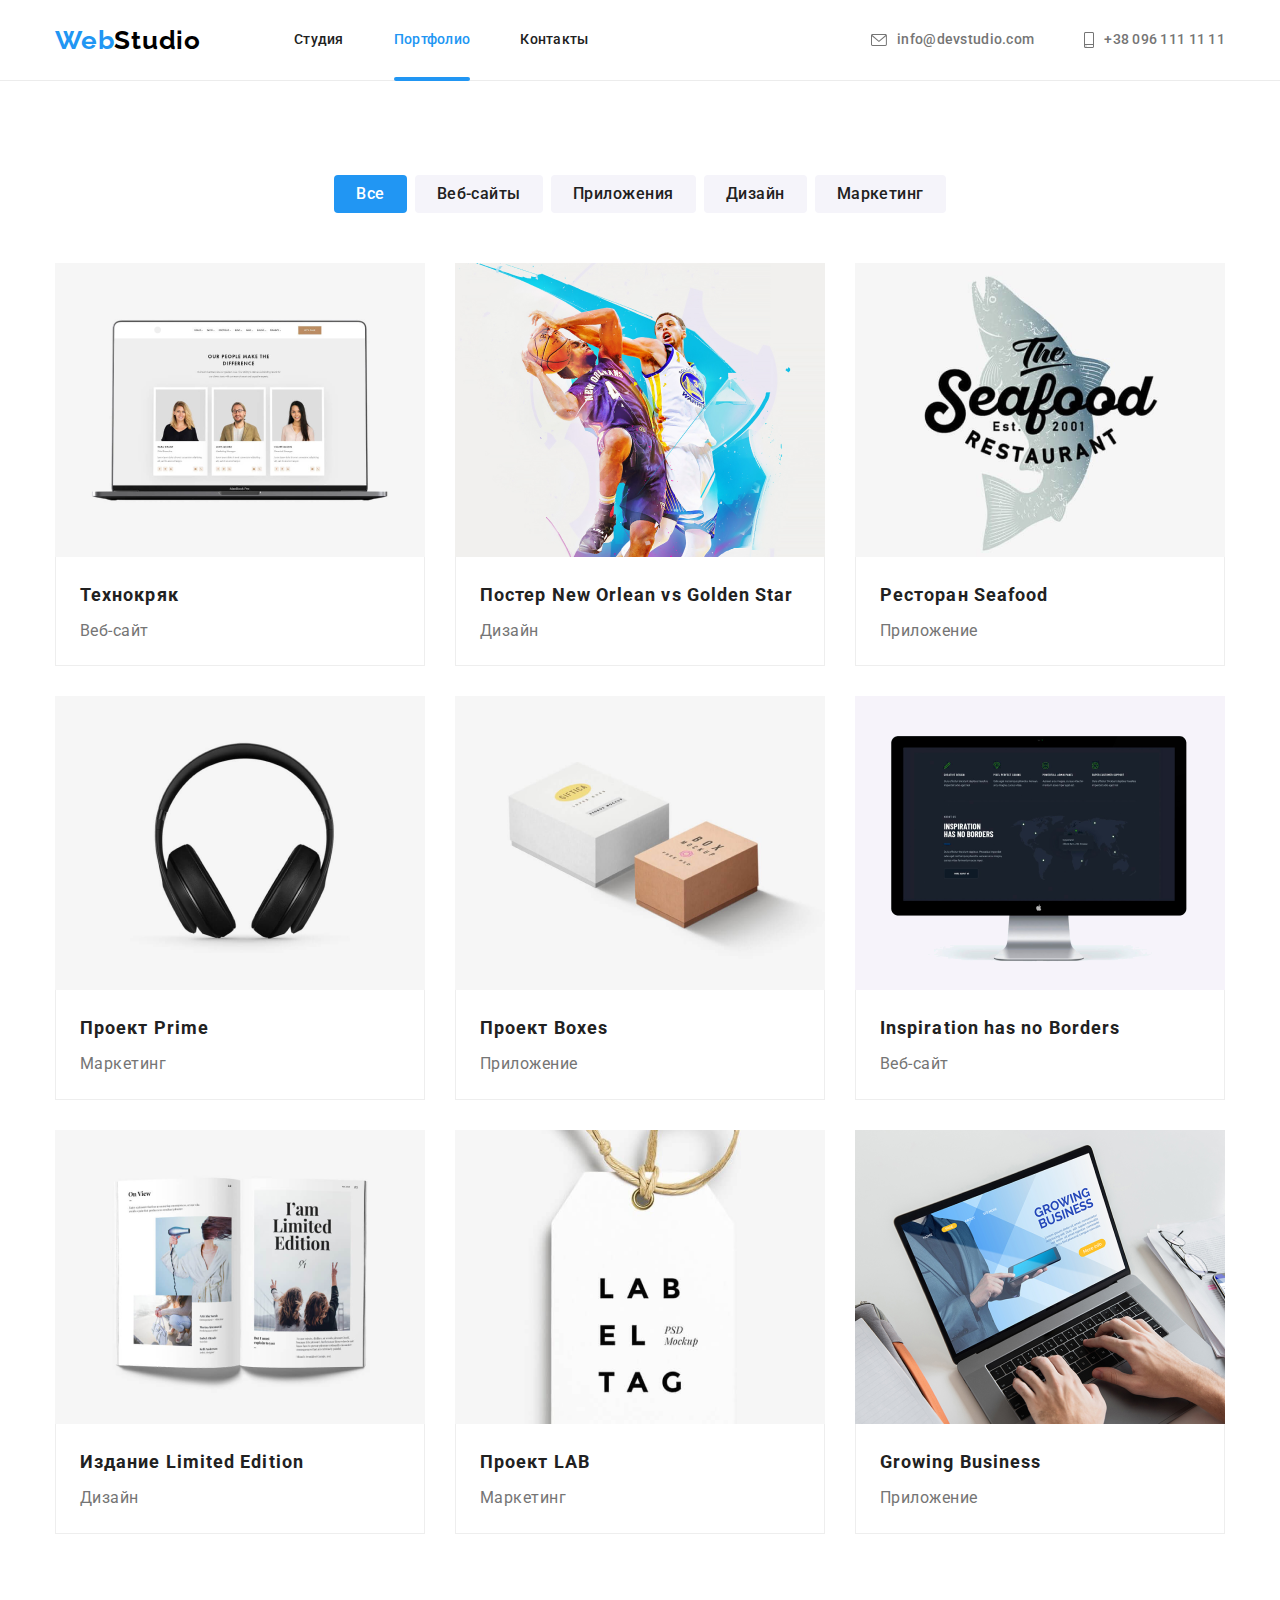
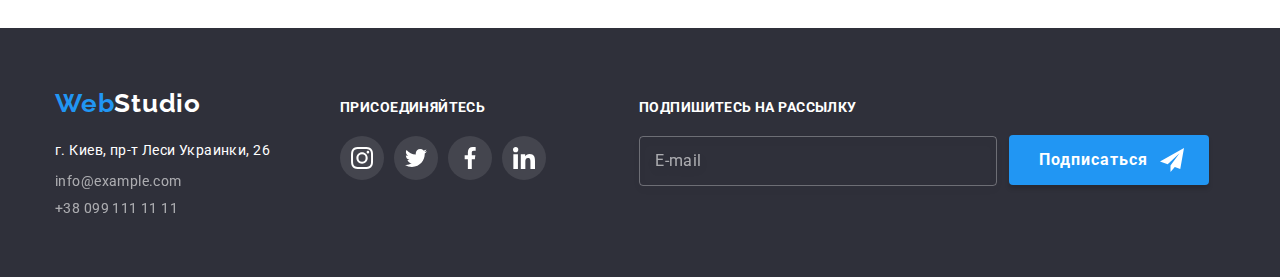
==== commit 14ccb746: "адаптивная графика на странице portfolio" ====
--- a/portfolio.html
+++ b/portfolio.html
@@ -92,8 +92,22 @@
                         <li class="works__item">
                             <a class="works__link link" href="">
                                 <div class="works__thumb">
-                                    <img class="works__img" src="./images/opened-laptop.jpg" 
-                                    alt="Открытый ноутбук">
+                                    <picture>
+                                        <source srcset="
+                                                        ./images/portfolio/opened-laptop_l.png 1x,
+                                                        ./images/portfolio/opened-laptop_l@2x.png 2x
+                                                        " media="(min-width:1200px)" type="image/webp" />
+                                        <source srcset="
+                                                        ./images/portfolio/opened-laptop_m.png 1x,
+                                                        ./images/portfolio/opened-laptop_m@2x.png 2x
+                                                        " media="(min-width:768px)" type="image/webp" />
+                                        <source srcset="
+                                                        ./images/portfolio/opened-laptop_s.png 1x,
+                                                        ./images/portfolio/opened-laptop_s@2x.png 2x
+                                                        " media="(max-width:767px)" type="image/webp" />
+                                        <img class="works__img" src="./images/old/opened-laptop.jpg" alt="Открытый ноутбук">
+                                    </picture>
+
                                     <p class="works__descr">Технокряк это современная площадка распространения коронавируса. Компании используют эту платформу для цифрового шпионажа и атак на защищённые сервера конкурентов.</p>
                                 </div>
                                 <div class="works__container">                                    <h3 class="works__name">Технокряк</h3>
@@ -104,8 +118,22 @@
                         <li class="works__item">
                             <a class="works__link link" href="">
                                 <div class="works__thumb">
-                                   <img class="works__img" src="./images/basketball-players.jpg" 
-                                alt="Постер баскетбольной игры">
+                                    <picture>
+                                        <source srcset="
+                                                        ./images/portfolio/basketball-players_l.png 1x,
+                                                        ./images/portfolio/basketball-players_l@2x.png 2x
+                                                        " media="(min-width:1200px)" type="image/webp" />
+                                        <source srcset="
+                                                        ./images/portfolio/basketball-players_m.png 1x,
+                                                        ./images/portfolio/basketball-players_m@2x.png 2x
+                                                        " media="(min-width:768px)" type="image/webp" />
+                                        <source srcset="
+                                                        ./images/portfolio/basketball-players_s.png 1x,
+                                                        ./images/portfolio/basketball-players_s@2x.png 2x
+                                                        " media="(max-width:767px)" type="image/webp" />
+                                        <img class="works__img" src="./images/old/basketball-players.jpg" alt="Постер баскетбольной игры">
+                                    </picture>
+
                                     <p class="works__descr">New Orlean vs Golden Star</p>
                                 </div>
                                 <div class="works__container">
@@ -117,8 +145,22 @@
                         <li class="works__item">
                             <a class="works__link link" href="">
                                 <div class="works__thumb">
-                                    <img class="works__img" src="./images/logo-seafood.jpg" 
-                                    alt="Логотип ресторана Seafood">
+                                    <picture>
+                                        <source srcset="
+                                                        ./images/portfolio/logo-seafood_l.png 1x,
+                                                        ./images/portfolio/logo-seafood_l@2x.png 2x
+                                                        " media="(min-width:1200px)" type="image/webp" />
+                                        <source srcset="
+                                                        ./images/portfolio/logo-seafood_m.png 1x,
+                                                        ./images/portfolio/logo-seafood_m@2x.png 2x
+                                                        " media="(min-width:768px)" type="image/webp" />
+                                        <source srcset="
+                                                        ./images/portfolio/logo-seafood_s.png 1x,
+                                                        ./images/portfolio/logo-seafood_s@2x.png 2x
+                                                        " media="(max-width:767px)" type="image/webp" />
+                                        <img class="works__img" src="./images/logo-seafood.jpg" alt="Логотип ресторана Seafood">
+                                    </picture>
+                                    
                                     <p class="works__descr">Seafood</p>
                                 </div>
                                 <div class="works__container">
@@ -130,8 +172,23 @@
                         <li class="works__item">
                             <a class="works__link link" href="">
                                 <div class="works__thumb">
-                                    <img class="works__img" src="./images/headphones.jpg" 
-                                    alt="Наушники">
+
+                                    <picture>
+                                        <source srcset="
+                                                        ./images/portfolio/headphones_l.png 1x,
+                                                        ./images/portfolio/headphones_l@2x.png 2x
+                                                        " media="(min-width:1200px)" type="image/webp" />
+                                        <source srcset="
+                                                        ./images/portfolio/headphones_m.png 1x,
+                                                        ./images/portfolio/headphones_m@2x.png 2x
+                                                        " media="(min-width:768px)" type="image/webp" />
+                                        <source srcset="
+                                                        ./images/portfolio/headphones_s.png 1x,
+                                                        ./images/portfolio/headphones_s@2x.png 2x
+                                                        " media="(max-width:767px)" type="image/webp" />
+                                        <img class="works__img" src="./images/old/headphones.jpg" alt="Наушники">
+                                    </picture>
+
                                     <p class="works__descr">Prime</p>
                                 </div>
                                 <div class="works__container">
@@ -143,8 +200,23 @@
                         <li class="works__item">
                             <a class="works__link link" href="">
                                 <div class="works__thumb">
-                                    <img class="works__img" src="./images/boxes.jpg" 
-                                    alt="Две коробки">
+
+                                    <picture>
+                                        <source srcset="
+                                                        ./images/portfolio/boxes_l.png 1x,
+                                                        ./images/portfolio/boxes_l@2x.png 2x
+                                                        " media="(min-width:1200px)" type="image/webp" />
+                                        <source srcset="
+                                                        ./images/portfolio/boxes_m.png 1x,
+                                                        ./images/portfolio/boxes_m@2x.png 2x
+                                                        " media="(min-width:768px)" type="image/webp" />
+                                        <source srcset="
+                                                        ./images/portfolio/boxes_s.png 1x,
+                                                        ./images/portfolio/boxes_s@2x.png 2x
+                                                        " media="(max-width:767px)" type="image/webp" />
+                                        <img class="works__img" src="./images/old/boxes.jpg" alt="Две коробки">
+                                    </picture>
+
                                     <p class="works__descr">Boxes</p>
                                 </div>
                                 <div class="works__container">
@@ -156,8 +228,23 @@
                         <li class="works__item">
                             <a class="works__link link" href="">
                                 <div class="works__thumb">
-                                    <img class="works__img" src="./images/monitor.jpg" 
-                                    alt="Монитор">
+
+                                    <picture>
+                                        <source srcset="
+                                                        ./images/portfolio/monitor_l.png 1x,
+                                                        ./images/portfolio/monitor_l@2x.png 2x
+                                                        " media="(min-width:1200px)" type="image/webp" />
+                                        <source srcset="
+                                                        ./images/portfolio/monitor_m.png 1x,
+                                                        ./images/portfolio/monitor_m@2x.png 2x
+                                                        " media="(min-width:768px)" type="image/webp" />
+                                        <source srcset="
+                                                        ./images/portfolio/monitor_s.png 1x,
+                                                        ./images/portfolio/monitor_s@2x.png 2x
+                                                        " media="(max-width:767px)" type="image/webp" />
+                                        <img class="works__img" src="./images/monitor.jpg" alt="Монитор">
+                                    </picture>
+
                                     <p class="works__descr">Inspiration has no Borders</p>
                                 </div>
                                 <div class="works__container">
@@ -169,8 +256,23 @@
                         <li class="works__item">
                             <a class="works__link link" href="">
                                 <div class="works__thumb">
-                                    <img class="works__img" src="./images/opened-book.jpg" 
-                                    alt="Открытая книга">
+
+                                    <picture>
+                                        <source srcset="
+                                                        ./images/portfolio/opened-book_l.png 1x,
+                                                        ./images/portfolio/opened-book_l@2x.png 2x
+                                                        " media="(min-width:1200px)" type="image/webp" />
+                                        <source srcset="
+                                                        ./images/portfolio/opened-book_m.png 1x,
+                                                        ./images/portfolio/opened-book_m@2x.png 2x
+                                                        " media="(min-width:768px)" type="image/webp" />
+                                        <source srcset="
+                                                        ./images/portfolio/opened-book_s.png 1x,
+                                                        ./images/portfolio/opened-book_s@2x.png 2x
+                                                        " media="(max-width:767px)" type="image/webp" />
+                                        <img class="works__img" src="./images/old/opened-book.jpg" alt="Открытая книга">
+                                    </picture>
+
                                     <p class="works__descr">Limited Edition</p>
                                 </div>
                                 <div class="works__container">
@@ -182,8 +284,23 @@
                         <li class="works__item">
                             <a class="works__link link" href="">
                                 <div class="works__thumb">
-                                    <img class="works__img" src="./images/label.jpg" 
-                                    alt="Этикетка">
+
+                                    <picture>
+                                        <source srcset="
+                                                        ./images/portfolio/label_l.png 1x,
+                                                        ./images/portfolio/label_l@2x.png 2x
+                                                        " media="(min-width:1200px)" type="image/webp" />
+                                        <source srcset="
+                                                        ./images/portfolio/label_m.png 1x,
+                                                        ./images/portfolio/label_m@2x.png 2x
+                                                        " media="(min-width:768px)" type="image/webp" />
+                                        <source srcset="
+                                                        ./images/portfolio/label_s.png 1x,
+                                                        ./images/portfolio/label_s@2x.png 2x
+                                                        " media="(max-width:767px)" type="image/webp" />
+                                        <img class="works__img" src="./images/old/label.jpg" alt="Этикетка">
+                                    </picture>
+
                                     <p class="works__descr">LAB</p>
                                 </div>
                                 <div class="works__container"><h3 class="works__name">Проект LAB</h3>
@@ -194,8 +311,23 @@
                         <li class="works__item">
                             <a class="works__link link" href="">
                                 <div class="works__thumb">
-                                    <img class="works__img" src="./images/work-on-laptop.jpg" 
-                                    alt="Работа за ноутбуком">
+
+                                    <picture>
+                                        <source srcset="
+                                                        ./images/portfolio/work-on-laptop_l.png 1x,
+                                                        ./images/portfolio/work-on-laptop_l@2x.png 2x
+                                                        " media="(min-width:1200px)" type="image/webp" />
+                                        <source srcset="
+                                                        ./images/portfolio/work-on-laptop_m.png 1x,
+                                                        ./images/portfolio/work-on-laptop_m@2x.png 2x
+                                                        " media="(min-width:768px)" type="image/webp" />
+                                        <source srcset="
+                                                        ./images/portfolio/work-on-laptop_s.png 1x,
+                                                        ./images/portfolio/work-on-laptop_s@2x.png 2x
+                                                        " media="(max-width:767px)" type="image/webp" />
+                                        <img class="works__img" src="./images/old/work-on-laptop.jpg" alt="Работа за ноутбуком">
+                                    </picture>
+
                                     <p class="works__descr">Growing Business</p>
                                 </div>
                                 <div class="works__container">
--- a/css/main.min.css
+++ b/css/main.min.css
@@ -1,2 +1,2 @@
-:root{--primary-font: 'Roboto', sans-serif;--secondary-font: 'Raleway', sans-serif;--primary-txt: #212121;--secondary-txt: #757575;--light-txt: #ffffff;--accent-txt: #2196f3;--logo-txt: #000000;--primary-bg: #ffffff;--secondary-bg: #2f303a;--third-bg: #f5f4fa;--main-btn-bg: #2196f3;--hover-main-btn-bg: #188ce8;--filter-btn-bg: #f5f4fa;--hover-filter-btn-bg: #2196f3;--primary-border: #eeeeee;--header-border: #ececec;--primary-icon: #afb1b8;--accent-icon: #ffffff;--hover-icon-bg: #2196f3;--time-duration: 250ms;--time-fun: cubic-bezier(0.4, 0, 0.2, 1)}.visually-hidden{position:absolute;width:1px;height:1px;margin:-1px;border:0;padding:0;white-space:nowrap;clip-path:inset(100%);clip:rect(0 0 0 0);overflow:hidden}h1,h2,h3,h4,p{margin-top:0}h2:last-child,h1:last-child,h3:last-child,h4:last-child,p:last-child{margin-bottom:0}.link{text-decoration:none;position:relative}.list{padding-left:0;margin-top:0;margin-bottom:0;list-style:none}body{font-family:var(--primary-font);color:var(--primary-txt)}.no-scroll{overflow:hidden}img{display:block}input,textarea{outline:transparent}textarea{resize:none}.section{padding-top:60px;padding-bottom:60px}@media screen and (min-width: 1200px){.section{padding-top:94px;padding-bottom:94px}}.title{margin-bottom:30px;font-family:var(--primary-font);font-weight:700;font-size:28px;line-height:1.17;text-align:center;letter-spacing:0.03em}@media screen and (min-width: 1200px){.title{font-size:36px;line-height:1.17;margin-bottom:50px}}.container{max-width:480px;margin-left:auto;margin-right:auto;padding-left:15px;padding-right:15px}@media screen and (min-width: 768px){.container{max-width:768px}}@media screen and (min-width: 1200px){.container{max-width:1200px}}.main-btn{min-width:160px;max-width:300px;padding:10px 32px;border-radius:4px;border:0;font-weight:700;font-size:16px;line-height:1.88;align-items:center;text-align:center;letter-spacing:0.06em;color:var(--light-txt);background-color:var(--main-btn-bg);cursor:pointer;transition-property:background-color;transition-duration:var(--time-duration);transition-timing-function:var(--time-fun)}.main-btn:hover,.main-btn:focus{background-color:var(--hover-main-btn-bg)}.submit-btn-modal{width:200px;height:50px;font-family:var(--primary-font);font-weight:700;font-size:16px;line-height:1.87;display:flex;align-items:center;justify-content:center;letter-spacing:0.06em;color:var(--light-txt);background:var(--main-btn-bg);box-shadow:0px 4px 4px rgba(0,0,0,0.15);border-radius:4px;margin-left:auto;margin-right:auto;cursor:pointer;border:none;transition-property:background-color, box-shadow;transition-duration:var(--time-duration);transition-timing-function:var(--time-fun)}.submit-btn-modal:hover,.submit-btn-modal:focus{background:var(--hover-main-btn-bg)}.menu-btn{margin-left:auto;margin-top:10px;margin-bottom:10px;display:flex;align-items:center;justify-content:center;width:40px;height:40px;background-color:transparent;border:none;outline:transparent;cursor:pointer;padding:0;z-index:99}@media screen and (min-width: 768px){.menu-btn{display:none}}.menu-btn:hover .menu-btn__icon-open,.menu-btn:focus .menu-btn__icon-open{fill:var(--accent-txt)}.menu-btn:hover .menu-btn__icon-close,.menu-btn:focus .menu-btn__icon-close{fill:var(--accent-txt)}.menu-btn__icon-open{opacity:1;fill:var(--primary-txt)}.menu-btn__icon-close{opacity:0;fill:var(--primary-txt)}.menu-btn.is-active .menu-btn__icon-open{opacity:0}.menu-btn.is-active .menu-btn__icon-close{opacity:1}.mobile-overlay{position:fixed;top:0;left:0;width:100vw;height:100vh;z-index:10;transform:translateX(100%);visibility:hidden;pointer-events:none;transition-property:transform;transition-duration:var(--time-duration);transition-timing-function:var(--time-fun);background-color:var(--primary-bg);box-shadow:0px 4px 8px rgba(0,0,0,0.04),0px 2px 4px rgba(0,0,0,0.08),0px 1px 3px rgba(0,0,0,0.16)}.mobile-overlay.is-open{transform:translateX(0);visibility:visible;pointer-events:initial}@media screen and (min-width: 768px){.mobile-overlay{display:none}}.mobile-menu{position:fixed;top:0;left:0;width:100%;height:100%;background-color:var(--primary-bg);padding:48px 40px;display:flex;flex-direction:column}@media screen and (min-width: 768px){.mobile-menu{display:none}}.mobile-menu-group{margin-top:auto}.mobile-nav__link{font-weight:500;font-size:40px;line-height:1.17;letter-spacing:0.02em;color:var(--primary-txt);transition-property:color;transition-duration:var(--time-duration);transition-timing-function:var(--time-fun)}.mobile-nav__link:hover,.mobile-nav__link:focus{color:var(--accent-txt)}.mobile-nav__item{margin-bottom:32px}.mobile-current{color:var(--accent-txt)}.mobile-contacts__list{margin-bottom:64px}.mobile-contacts__item:not(:last-child){margin-bottom:32px}.mobile-contacts__link{font-weight:500;font-size:24px;line-height:1.16;letter-spacing:0.02em;color:var(--secondary-txt);transition-property:color;transition-duration:var(--time-duration);transition-timing-function:var(--time-fun)}.mobile-contacts__link:hover,.mobile-contacts__link:focus{color:var(--accent-txt)}.mobile-contacts__link.phone{color:var(--accent-txt)}@media screen and (min-width: 480px){.mobile-contacts__link.phone{font-size:34px;line-height:1.17}}.mobile-social__list{display:flex;flex-wrap:wrap;margin-top:-10px;margin-right:-10px}.mobile-social__item{margin-top:10px;margin-right:10px}.mobile-social__item:last-child .mobile-social__link{padding:0;border:none}.mobile-social__link{display:block;padding-right:10px;font-weight:500;font-size:18px;line-height:1.22;letter-spacing:0.02em;color:var(--accent-txt);border-right:1px solid rgba(33,33,33,0.2)}.backdrop{position:fixed;top:0;left:0;width:100%;height:100%;background-color:rgba(0,0,0,0.2);transition-property:opacity, visibility;transition-duration:var(--time-duration);transition-timing-function:var(--time-fun);z-index:101}.backdrop.is-hidden{visibility:hidden;opacity:0;pointer-events:none}.modal{position:absolute;top:50%;left:50%;transform:translate(-50%, -50%);width:100vw;height:100vh;background:var(--primary-bg);box-shadow:0px 1px 3px rgba(0,0,0,0.12),0px 1px 1px rgba(0,0,0,0.14),0px 2px 1px rgba(0,0,0,0.2);border-radius:4px;padding:40px}@media screen and (min-width: 480px){.modal{width:450px;height:609px}}@media screen and (min-width: 1200px){.modal{width:528px;height:581px}}.modal__text{font-family:var(--primary-font);font-weight:700;font-size:20px;line-height:1.15;text-align:center;letter-spacing:0.03em;color:var(--primary-txt);margin-bottom:12px}.exit-btn{position:absolute;top:8px;right:8px;width:30px;height:30px;background:var(--primary-bg);border:1px solid rgba(0,0,0,0.1);box-sizing:border-box;border-radius:50%;cursor:pointer;display:flex;align-items:flex-end;justify-content:center;transition-property:fill;transition-duration:var(--time-duration);transition-timing-function:var(--time-fun)}.exit-btn:hover .exit-btn__icon,.exit-btn:focus .exit-btn__icon{fill:var(--hover-icon-bg)}.exit-btn__icon{height:18px;width:18px}.modal-form__label{position:relative;display:flex;flex-direction:column;margin-bottom:10px}.modal-form__label.modal-form__label--comments{margin-bottom:20px}.modal-form__label:focus-within>.icon-mod{fill:var(--hover-icon-bg)}.modal-form__label:focus-within>.form-input-modal{border:1px solid var(--main-btn-bg)}.modal-form__text{font-family:var(--primary-font);font-size:12px;line-height:1.16;letter-spacing:0.01em;color:var(--secondary-txt);margin-bottom:4px}.icon-mod{position:absolute;transform:translate(-50%, -50%);bottom:8px;left:21px;transition-property:fill;transition-duration:var(--time-duration);transition-timing-function:var(--time-fun)}.modal-form__input{height:40px;border:1px solid rgba(33,33,33,0.2);box-sizing:border-box;border-radius:4px;padding-left:42px;transition-property:border-color;transition-duration:var(--time-duration);transition-timing-function:var(--time-fun)}.modal-form__input.textarea{height:120px;border:1px solid rgba(33,33,33,0.2);box-sizing:border-box;border-radius:4px;padding:12px 16px;font-family:var(--primary-font);font-size:14px;line-height:1.14;letter-spacing:0.01em}.modal-form__input.textarea::placeholder{color:rgba(117,117,117,0.5)}.checkbox__label{display:flex;justify-content:center;align-items:center;margin-bottom:30px;cursor:pointer}.checkbox__input{--webkit-appearance: none;--moz-appeance: none;appearance:none}.checkbox__icon{display:inline-block;width:16px;height:15px;border-radius:2px;background-color:var(--primary-bg);background-image:url(../images/checkbox.svg);background-repeat:no-repeat;background-position:center;flex-shrink:0}.checkbox__input:checked+.checkbox__icon{background-color:var(--hover-icon-bg);background-image:url(../images/check-submit.svg)}.checkbox__text{font-family:var(--primary-font);font-size:12px;line-height:1.16;letter-spacing:0.03em;color:var(--secondary-txt);margin:0 0 0 8px}@media screen and (min-width: 1200px){.checkbox__text{font-size:14px;line-height:1.71}}.checkbox__link{color:var(--accent-txt);text-decoration:underline}.social__list{display:flex;justify-content:center;flex-wrap:wrap}.social__item{margin-right:10px}.social__item:last-child{margin-right:0}.social__link{display:flex;width:44px;height:44px;background-color:var(--primary-bg);border-radius:50%;justify-content:center;align-items:center;transition-property:background-color;transition-duration:var(--time-duration);transition-timing-function:var(--time-fun)}.social__link:hover,.social__link:focus{background-color:var(--hover-icon-bg)}.social__icon{width:22px;height:22px;fill:var(--primary-icon);transition-property:fill;transition-duration:var(--time-duration);transition-timing-function:var(--time-fun)}.social__link:hover .social__icon,.social__icon:focus .social__icon{fill:var(--accent-icon)}.header{border-bottom:1px solid var(--header-border)}.header__container{display:flex;align-items:center}.logo-link__header{font-family:var(--secondary-font);font-weight:700;font-size:24px;line-height:1.16;letter-spacing:0.03em;color:var(--logo-txt)}@media screen and (min-width: 768px){.logo-link__header{margin-right:88px}}@media screen and (min-width: 1200px){.logo-link__header{margin-right:93px;font-size:26px;line-height:1.19}}.logo-link__accent{color:var(--accent-txt)}.header-nav{display:none}@media screen and (min-width: 768px){.header-nav{display:flex}}.header-nav__list{display:flex}.header-nav__link{display:block;padding-top:32px;padding-bottom:32px;font-weight:500;font-size:14px;line-height:1.14;letter-spacing:0.02em;color:var(--primary-txt);transition-property:color;transition-duration:var(--time-duration);transition-timing-function:var(--time-fun)}.header-nav__link:hover,.header-nav__link:focus{color:var(--accent-txt)}.header-nav__item{margin-right:50px}.header-nav__item:last-child{margin-right:0}.header-contacts__list{display:none}@media screen and (min-width: 768px){.header-contacts__list{margin-left:auto;display:flex;flex-direction:column;justify-content:center}}@media screen and (min-width: 1200px){.header-contacts__list{flex-direction:row;align-items:center}}@media screen and (min-width: 768px){.header-contacts__item:not(:last-child){margin-bottom:10px}}@media screen and (min-width: 1200px){.header-contacts__item:not(:last-child){margin-right:50px;margin-bottom:0}}.header-contacts__link{display:flex;align-items:center;font-weight:500;font-size:14px;line-height:1.14;letter-spacing:0.02em;color:var(--secondary-txt);transition-property:color;transition-duration:var(--time-duration);transition-timing-function:var(--time-fun)}.header-contacts__link:hover,.header-contacts__link:focus{color:var(--accent-txt)}.header-contacts__icon{margin-right:10px;fill:currentColor}.current{color:var(--accent-txt)}.current::after{position:absolute;bottom:-1px;left:0;content:'';display:block;width:100%;height:4px;border-radius:2px;background-color:var(--accent-txt)}.order{text-align:center;margin-left:auto;margin-right:auto;padding-top:118px;padding-bottom:118px;background-color:var(--secondary-bg);background-image:linear-gradient(to right, rgba(47,48,58,0.4), rgba(47,48,58,0.4)),url(../images/bg-hero.png);background-position:center;background-size:cover;background-repeat:no-repeat}@media screen and (min-width: 1200px){.order{max-width:1600px;padding-top:200px;padding-bottom:200px}}.main-title{margin-bottom:30px;font-weight:900;font-size:26px;line-height:1.62;text-align:center;letter-spacing:0.06em;text-transform:uppercase;color:var(--light-txt)}@media screen and (min-width: 1200px){.main-title{font-size:44px;line-height:1.36}}.advantage__list{display:flex;flex-wrap:wrap;justify-content:center}.advantage__item{max-width:450px;margin-bottom:30px}.advantage__item:last-child{margin-bottom:0}@media screen and (min-width: 768px){.advantage__item{max-width:354px;margin-right:30px}.advantage__item:nth-child(2n){margin-right:0}.advantage__item:last-child{margin-bottom:30px}}@media screen and (min-width: 1200px){.advantage__item{max-width:270px;margin-right:30px}.advantage__item:nth-child(2n){margin-right:30px}.advantage__item:last-child{margin-right:0}}.advantage__img{display:flex;justify-content:center;align-items:center;max-width:450px;height:120px;background:var(--third-bg);border-radius:4px;margin-bottom:30px}@media screen and (min-width: 1200px){.advantage__img{max-width:270px}}.advantage__title{display:flex;justify-content:center;margin-bottom:10px;font-weight:700;font-size:14px;line-height:1.14;letter-spacing:0.03em;text-transform:uppercase}@media screen and (min-width: 768px){.advantage__title{justify-content:flex-start}}.advantage__descrtp{font-size:14px;line-height:1.7;letter-spacing:0.03em;color:var(--secondary-txt)}.section.workboard{padding-top:0}@media screen and (max-width: 1199px){.section.workboard{display:none}}.workboard__list{display:flex}.workboard__item{margin-right:30px}.workboard__item:last-child{margin-right:0}.workboard__thumb{position:relative}.workboard__descrtp{display:flex;align-items:center;justify-content:center;width:100%;height:70px;position:absolute;bottom:0;left:0;color:var(--light-txt);background-color:var(--secondary-bg);opacity:0.8;font-family:var(--primary-font);font-weight:700;font-size:14px;line-height:1.14;letter-spacing:0.03em;text-transform:uppercase;text-align:center}.team{background-color:var(--third-bg)}.team__list{display:flex;justify-content:center;flex-wrap:wrap}.team__item{box-shadow:0px 1px 3px rgba(0,0,0,0.12),0px 1px 1px rgba(0,0,0,0.14),0px 2px 1px rgba(0,0,0,0.2);border-radius:0px 0px 4px 4px;background-color:var(--primary-bg);margin-bottom:30px}@media screen and (max-width: 767px){.team__item:last-child{margin-bottom:0}}@media screen and (min-width: 768px){.team__item{margin-right:30px}.team__item:nth-child(2n){margin-right:0}}@media screen and (min-width: 1200px){.team__item{margin-right:30px}.team__item:nth-child(2n){margin-right:30px}}.team__item:last-child{margin-right:0}@media screen and (max-width: 479px){.member__photo{max-width:290px}}@media screen and (min-width: 480px){.member__photo{width:450px}}@media screen and (min-width: 768px){.member__photo{width:354px}}@media screen and (min-width: 1200px){.member__photo{width:270px}}.member__about{padding-top:30px;padding-bottom:30px}.member__name{margin-bottom:10px;font-weight:500;font-size:16px;line-height:1.19;text-align:center;letter-spacing:0.03em}.member__position{font-size:16px;line-height:1.19;text-align:center;letter-spacing:0.03em;color:var(--secondary-txt)}.clients__list{display:flex;flex-direction:column;align-items:center}@media screen and (min-width: 480px){.clients__list{display:flex;flex-direction:row;align-items:center;justify-content:center;flex-wrap:wrap}}.clients__item{width:210px;height:92px;margin-bottom:30px;border:1px solid var(--primary-icon);box-sizing:border-box;border-radius:4px;cursor:pointer;transition-property:border-color;transition-duration:var(--time-duration);transition-timing-function:var(--time-fun)}.clients__item:last-child{margin-bottom:0}@media screen and (min-width: 480px) and (max-width: 767px){.clients__item{margin-right:30px}.clients__item:nth-child(2n){margin-right:0}.clients__item:nth-child(n+5){margin-bottom:0}}@media screen and (min-width: 768px) and (max-width: 1199px){.clients__item{width:226px;margin-right:30px}.clients__item:nth-child(3n){margin-right:0}.clients__item:nth-child(n+4){margin-bottom:0}}@media screen and (min-width: 1200px){.clients__item{width:170px;margin-right:30px;margin-bottom:0}.clients__item:last-child{margin-right:0}}.clients__item:hover,.clients__item:focus{border-color:var(--hover-icon-bg)}.clients__link{display:flex;width:100%;height:100%;justify-content:center;align-items:center;color:currentColor;cursor:pointer;fill:var(--primary-icon);transition-property:fill;transition-duration:var(--time-duration);transition-timing-function:var(--time-fun)}.clients__link:focus,.clients__link:hover{fill:var(--hover-icon-bg)}.clients__icon{color:currentColor;width:106px;height:60px}.footer-social__list{display:flex}.footer-social__link{background-color:rgba(255,255,255,0.1);cursor:pointer;display:flex;width:44px;height:44px;border-radius:50%;justify-content:center;align-items:center;transition-property:background;transition-duration:var(--time-duration);transition-timing-function:var(--time-fun)}.footer-social__link:hover,.footer-social__link:focus{background-color:var(--hover-icon-bg);opacity:1}.footer-social__icon{width:22px;height:22px;fill:var(--accent-icon);opacity:1;transition-property:background-color;transition-duration:var(--time-duration);transition-timing-function:var(--time-fun)}.form{display:flex;align-items:center;flex-direction:column}@media screen and (max-width: 480px){.form{width:100%}}@media screen and (min-width: 1200px){.form{align-items:flex-end;flex-direction:row}}.form__label{display:flex;align-items:center;flex-direction:column;margin-bottom:20px}@media screen and (max-width: 480px){.form__label{width:100%}}@media screen and (min-width: 1200px){.form__label{padding-right:12px;margin-bottom:0;align-items:flex-start}}.form__title{font-family:var(--primary-font);font-weight:700;font-size:14px;line-height:1.14;letter-spacing:0.03em;text-transform:uppercase;color:var(--light-txt);margin-bottom:20px;display:flex;justify-content:center}.form__input{font-family:var(--primary-font);font-size:16px;line-height:1.25;letter-spacing:0.03em;border:1px solid rgba(255,255,255,0.3);box-sizing:border-box;filter:drop-shadow(0px 4px 4px rgba(0,0,0,0.15));border-radius:4px;background-color:rgba(10,10,10,0);width:100%;height:50px;padding:15px;color:rgba(255,255,255,0.6)}@media screen and (min-width: 480px){.form__input{width:450px}}@media screen and (min-width: 1200px){.form__input{width:358px}}.form__input::placeholder{color:rgba(255,255,255,0.6)}.submit-btn{position:relative;width:200px;height:50px;background:var(--main-btn-bg);box-shadow:0px 4px 4px rgba(0,0,0,0.15);border-radius:4px;border:none;padding:10px 30px;font-family:var(--primary-font);font-weight:700;font-size:16px;line-height:1.88;display:flex;align-items:center;text-align:center;letter-spacing:0.06em;color:var(--light-txt);cursor:pointer;margin-bottom:1px}.send-icon{fill:var(--accent-icon);position:absolute;top:50%;right:13px;transform:translate(-50%, -50%)}.footer{background-color:var(--secondary-bg);padding-top:60px;padding-bottom:60px}.footer__container{display:flex;flex-direction:column;align-items:center}@media screen and (min-width: 768px){.footer__container{flex-direction:row;align-items:flex-start;flex-wrap:wrap;justify-content:center}}@media screen and (min-width: 1200px){.footer__container{flex-direction:row;align-items:baseline;flex-wrap:nowrap;justify-content:flex-start}}.footer__address{margin-bottom:60px}@media screen and (min-width: 768px){.footer__address{margin-right:165px}}@media screen and (min-width: 1200px){.footer__address{margin-bottom:0;margin-right:70px}}.logo-link__footer{display:flex;justify-content:center;font-family:var(--secondary-font);font-weight:700;font-size:24px;line-height:1.16;letter-spacing:0.03em;color:var(--light-txt);margin-bottom:20px}@media screen and (min-width: 1200px){.logo-link__footer{justify-content:flex-start;font-size:26px;line-height:1.19}}.address{font-style:normal;display:flex;flex-direction:column;align-items:center}@media screen and (min-width: 1200px){.address{align-items:flex-start}}.address__text{margin-bottom:9px;font-size:14px;line-height:1.7;letter-spacing:0.03em;color:var(--light-txt)}.address__mail,.address__tel{font-size:14px;line-height:1.14;letter-spacing:0.03em;color:var(--light-txt);opacity:0.6;transition-property:color;transition-duration:var(--time-duration);transition-timing-function:var(--time-fun)}.address__mail:hover,.address__tel:hover,.address__mail:focus,.address__tel:focus{color:var(--accent-txt)}.address__item:not(:last-child){margin-bottom:9px}.footer__socials{margin-bottom:60px}@media screen and (min-width: 1200px){.footer__socials{margin-bottom:0;margin-right:93px}}.footer__subscribe{font-family:var(--primary-font);font-weight:700;font-size:14px;line-height:1.14;letter-spacing:0.03em;text-transform:uppercase;color:var(--light-txt);margin-bottom:20px;display:flex;justify-content:center}@media screen and (min-width: 1200px){.footer__subscribe{justify-content:flex-start}}.filter__list{display:flex;align-items:center;margin-bottom:50px;justify-content:flex-start;flex-wrap:wrap}@media screen and (min-width: 768px){.filter__list{display:flex;align-items:center;margin-bottom:50px;justify-content:center}}.filter__item{margin-right:8px}@media screen and (max-width: 767px){.filter__item{margin-bottom:15px}.filter__item:last-child{margin-bottom:0}}@media screen and (min-width: 400px) and (max-width: 767px){.filter__item:nth-child(n+4){margin-bottom:0}}@media screen and (min-width: 768px){.filter__item{margin-bottom:0}}.filter__item:last-child{margin-right:0}.filter__btn{padding:6px 22px;border-radius:4px;border:0;font-weight:500;font-size:16px;line-height:1.6;text-align:center;letter-spacing:0.03em;color:var(--primary-txt);background-color:var(--filter-btn-bg);cursor:pointer;transition-property:color, background-color, box-shadow;transition-duration:var(--time-duration);transition-timing-function:var(--time-fun)}.filter__btn:hover,.filter__btn:focus{box-shadow:0px 3px 1px rgba(0,0,0,0.1),0px 1px 2px rgba(0,0,0,0.08),0px 2px 2px rgba(0,0,0,0.12);background-color:var(--hover-filter-btn-bg);color:var(--light-txt)}.current-filter{background-color:var(--accent-txt);color:var(--light-txt)}.works-img{margin-bottom:0}.works__list{display:flex;flex-wrap:wrap;justify-content:center}@media screen and (min-width: 480px){.works__list{justify-content:flex-start}}.works__item{margin-bottom:30px}.works__item:last-child{margin-bottom:0}@media screen and (min-width: 768px) and (max-width: 1199px){.works__item{margin-right:30px}.works__item:nth-child(2n){margin-right:0}.works__item:nth-child(n+8){margin-bottom:0}}@media screen and (min-width: 1200px){.works__item{margin-right:30px}.works__item:nth-child(3n){margin-right:0}.works__item:nth-child(n+6){margin-bottom:0}}.works__link{display:block;transition-property:box-shadow;transition-duration:var(--time-duration);transition-timing-function:var(--time-fun)}.works__link:hover,.works__link:focus{box-shadow:0px 1px 1px rgba(0,0,0,0.12),0px 4px 4px rgba(0,0,0,0.06),1px 4px 6px rgba(0,0,0,0.16)}.works__thumb{position:relative;overflow:hidden}.works__img{height:294px}@media screen and (max-width: 479px){.works__img{max-width:290px}}@media screen and (min-width: 480px){.works__img{width:450px}}@media screen and (min-width: 768px){.works__img{width:354px}}@media screen and (min-width: 1200px){.works__img{width:370px}}.works__descr{display:flex;align-items:center;justify-content:center;width:100%;height:100%;position:absolute;bottom:0;left:0;color:var(--light-txt);background-color:var(--accent-txt);opacity:0.9;font-family:var(--primary-font);font-size:18px;line-height:1.55;letter-spacing:0.03em;padding:63px 24px;transform:translateY(100%);transition:transform;transition-duration:var(--time-duration);transition-timing-function:var(--time-fun)}.works__link:hover .works__descr,.works__link:focus .works__descr{transform:translateY(0)}.works__container{display:block;padding:20px 24px;border-right:1px solid var(--primary-border);border-bottom:1px solid var(--primary-border);border-left:1px solid var(--primary-border)}@media screen and (max-width: 479px){.works__container{max-width:290px}}@media screen and (min-width: 768px) and (max-width: 1199px){.works__container{width:354px}}@media screen and (min-width: 768px) and (max-width: 1199px){.works__item:nth-child(-n+2) .works__container{height:146px}}.works__name{margin-bottom:4px;font-weight:700;font-size:18px;line-height:2;letter-spacing:0.06em;color:var(--primary-txt)}.works__type{font-size:16px;line-height:1.8;letter-spacing:0.03em;color:var(--secondary-txt)}
+:root{--primary-font: 'Roboto', sans-serif;--secondary-font: 'Raleway', sans-serif;--primary-txt: #212121;--secondary-txt: #757575;--light-txt: #ffffff;--accent-txt: #2196f3;--logo-txt: #000000;--primary-bg: #ffffff;--secondary-bg: #2f303a;--third-bg: #f5f4fa;--main-btn-bg: #2196f3;--hover-main-btn-bg: #188ce8;--filter-btn-bg: #f5f4fa;--hover-filter-btn-bg: #2196f3;--primary-border: #eeeeee;--header-border: #ececec;--primary-icon: #afb1b8;--accent-icon: #ffffff;--hover-icon-bg: #2196f3;--time-duration: 250ms;--time-fun: cubic-bezier(0.4, 0, 0.2, 1)}.visually-hidden{position:absolute;width:1px;height:1px;margin:-1px;border:0;padding:0;white-space:nowrap;clip-path:inset(100%);clip:rect(0 0 0 0);overflow:hidden}h1,h2,h3,h4,p{margin-top:0}h2:last-child,h1:last-child,h3:last-child,h4:last-child,p:last-child{margin-bottom:0}.link{text-decoration:none;position:relative}.list{padding-left:0;margin-top:0;margin-bottom:0;list-style:none}body{font-family:var(--primary-font);color:var(--primary-txt)}.no-scroll{overflow:hidden}img{display:block}input,textarea{outline:transparent}textarea{resize:none}.section{padding-top:60px;padding-bottom:60px}@media screen and (min-width: 1200px){.section{padding-top:94px;padding-bottom:94px}}.title{margin-bottom:30px;font-family:var(--primary-font);font-weight:700;font-size:28px;line-height:1.17;text-align:center;letter-spacing:0.03em}@media screen and (min-width: 1200px){.title{font-size:36px;line-height:1.17;margin-bottom:50px}}.container{max-width:480px;margin-left:auto;margin-right:auto;padding-left:15px;padding-right:15px}@media screen and (min-width: 768px){.container{max-width:768px}}@media screen and (min-width: 1200px){.container{max-width:1200px}}.main-btn{min-width:160px;max-width:300px;padding:10px 32px;border-radius:4px;border:0;font-weight:700;font-size:16px;line-height:1.88;align-items:center;text-align:center;letter-spacing:0.06em;color:var(--light-txt);background-color:var(--main-btn-bg);cursor:pointer;transition-property:background-color;transition-duration:var(--time-duration);transition-timing-function:var(--time-fun)}.main-btn:hover,.main-btn:focus{background-color:var(--hover-main-btn-bg)}.submit-btn-modal{width:200px;height:50px;font-family:var(--primary-font);font-weight:700;font-size:16px;line-height:1.87;display:flex;align-items:center;justify-content:center;letter-spacing:0.06em;color:var(--light-txt);background:var(--main-btn-bg);box-shadow:0px 4px 4px rgba(0,0,0,0.15);border-radius:4px;margin-left:auto;margin-right:auto;cursor:pointer;border:none;transition-property:background-color, box-shadow;transition-duration:var(--time-duration);transition-timing-function:var(--time-fun)}.submit-btn-modal:hover,.submit-btn-modal:focus{background:var(--hover-main-btn-bg)}.menu-btn{margin-left:auto;margin-top:10px;margin-bottom:10px;display:flex;align-items:center;justify-content:center;width:40px;height:40px;background-color:transparent;border:none;outline:transparent;cursor:pointer;padding:0;z-index:99}@media screen and (min-width: 768px){.menu-btn{display:none}}.menu-btn:hover .menu-btn__icon-open,.menu-btn:focus .menu-btn__icon-open{fill:var(--accent-txt)}.menu-btn:hover .menu-btn__icon-close,.menu-btn:focus .menu-btn__icon-close{fill:var(--accent-txt)}.menu-btn__icon-open{opacity:1;fill:var(--primary-txt)}.menu-btn__icon-close{opacity:0;fill:var(--primary-txt)}.menu-btn.is-active .menu-btn__icon-open{opacity:0}.menu-btn.is-active .menu-btn__icon-close{opacity:1}.mobile-overlay{position:fixed;top:0;left:0;width:100vw;height:100vh;z-index:10;transform:translateX(100%);visibility:hidden;pointer-events:none;transition-property:transform;transition-duration:var(--time-duration);transition-timing-function:var(--time-fun);background-color:var(--primary-bg);box-shadow:0px 4px 8px rgba(0,0,0,0.04),0px 2px 4px rgba(0,0,0,0.08),0px 1px 3px rgba(0,0,0,0.16)}.mobile-overlay.is-open{transform:translateX(0);visibility:visible;pointer-events:initial}@media screen and (min-width: 768px){.mobile-overlay{display:none}}.mobile-menu{position:fixed;top:0;left:0;width:100%;height:100%;background-color:var(--primary-bg);padding:48px 40px;display:flex;flex-direction:column}@media screen and (min-width: 768px){.mobile-menu{display:none}}.mobile-menu-group{margin-top:auto}.mobile-nav__link{font-weight:500;font-size:40px;line-height:1.17;letter-spacing:0.02em;color:var(--primary-txt);transition-property:color;transition-duration:var(--time-duration);transition-timing-function:var(--time-fun)}.mobile-nav__link:hover,.mobile-nav__link:focus{color:var(--accent-txt)}.mobile-nav__item{margin-bottom:32px}.mobile-current{color:var(--accent-txt)}.mobile-contacts__list{margin-bottom:64px}.mobile-contacts__item:not(:last-child){margin-bottom:32px}.mobile-contacts__link{font-weight:500;font-size:24px;line-height:1.16;letter-spacing:0.02em;color:var(--secondary-txt);transition-property:color;transition-duration:var(--time-duration);transition-timing-function:var(--time-fun)}.mobile-contacts__link:hover,.mobile-contacts__link:focus{color:var(--accent-txt)}.mobile-contacts__link.phone{color:var(--accent-txt)}@media screen and (min-width: 480px){.mobile-contacts__link.phone{font-size:34px;line-height:1.17}}.mobile-social__list{display:flex;flex-wrap:wrap;margin-top:-10px;margin-right:-10px}.mobile-social__item{margin-top:10px;margin-right:10px}.mobile-social__item:last-child .mobile-social__link{padding:0;border:none}.mobile-social__link{display:block;padding-right:10px;font-weight:500;font-size:18px;line-height:1.22;letter-spacing:0.02em;color:var(--accent-txt);border-right:1px solid rgba(33,33,33,0.2)}.backdrop{position:fixed;top:0;left:0;width:100%;height:100%;background-color:rgba(0,0,0,0.2);transition-property:opacity, visibility;transition-duration:var(--time-duration);transition-timing-function:var(--time-fun);z-index:101}.backdrop.is-hidden{visibility:hidden;opacity:0;pointer-events:none}.modal{position:absolute;top:50%;left:50%;transform:translate(-50%, -50%);width:100vw;height:100vh;background:var(--primary-bg);box-shadow:0px 1px 3px rgba(0,0,0,0.12),0px 1px 1px rgba(0,0,0,0.14),0px 2px 1px rgba(0,0,0,0.2);border-radius:4px;padding:40px}@media screen and (min-width: 480px){.modal{width:450px;height:609px}}@media screen and (min-width: 1200px){.modal{width:528px;height:581px}}.modal__text{font-family:var(--primary-font);font-weight:700;font-size:20px;line-height:1.15;text-align:center;letter-spacing:0.03em;color:var(--primary-txt);margin-bottom:12px}.exit-btn{position:absolute;top:8px;right:8px;width:30px;height:30px;background:var(--primary-bg);border:1px solid rgba(0,0,0,0.1);box-sizing:border-box;border-radius:50%;cursor:pointer;display:flex;align-items:flex-end;justify-content:center;transition-property:fill;transition-duration:var(--time-duration);transition-timing-function:var(--time-fun)}.exit-btn:hover .exit-btn__icon,.exit-btn:focus .exit-btn__icon{fill:var(--hover-icon-bg)}.exit-btn__icon{height:18px;width:18px}.modal-form__label{position:relative;display:flex;flex-direction:column;margin-bottom:10px}.modal-form__label.modal-form__label--comments{margin-bottom:20px}.modal-form__label:focus-within>.icon-mod{fill:var(--hover-icon-bg)}.modal-form__label:focus-within>.form-input-modal{border:1px solid var(--main-btn-bg)}.modal-form__text{font-family:var(--primary-font);font-size:12px;line-height:1.16;letter-spacing:0.01em;color:var(--secondary-txt);margin-bottom:4px}.icon-mod{position:absolute;transform:translate(-50%, -50%);bottom:8px;left:21px;transition-property:fill;transition-duration:var(--time-duration);transition-timing-function:var(--time-fun)}.modal-form__input{height:40px;border:1px solid rgba(33,33,33,0.2);box-sizing:border-box;border-radius:4px;padding-left:42px;transition-property:border-color;transition-duration:var(--time-duration);transition-timing-function:var(--time-fun)}.modal-form__input.textarea{height:120px;border:1px solid rgba(33,33,33,0.2);box-sizing:border-box;border-radius:4px;padding:12px 16px;font-family:var(--primary-font);font-size:14px;line-height:1.14;letter-spacing:0.01em}.modal-form__input.textarea::placeholder{color:rgba(117,117,117,0.5)}.checkbox__label{display:flex;justify-content:center;align-items:center;margin-bottom:30px;cursor:pointer}.checkbox__input{--webkit-appearance: none;--moz-appeance: none;appearance:none}.checkbox__icon{display:inline-block;width:16px;height:15px;border-radius:2px;background-color:var(--primary-bg);background-image:url(../images/checkbox.svg);background-repeat:no-repeat;background-position:center;flex-shrink:0}.checkbox__input:checked+.checkbox__icon{background-color:var(--hover-icon-bg);background-image:url(../images/check-submit.svg)}.checkbox__text{font-family:var(--primary-font);font-size:12px;line-height:1.16;letter-spacing:0.03em;color:var(--secondary-txt);margin:0 0 0 8px}@media screen and (min-width: 1200px){.checkbox__text{font-size:14px;line-height:1.71}}.checkbox__link{color:var(--accent-txt);text-decoration:underline}.social__list{display:flex;justify-content:center;flex-wrap:wrap}.social__item{margin-right:10px}.social__item:last-child{margin-right:0}.social__link{display:flex;width:44px;height:44px;background-color:var(--primary-bg);border-radius:50%;justify-content:center;align-items:center;transition-property:background-color;transition-duration:var(--time-duration);transition-timing-function:var(--time-fun)}.social__link:hover,.social__link:focus{background-color:var(--hover-icon-bg)}.social__icon{width:22px;height:22px;fill:var(--primary-icon);transition-property:fill;transition-duration:var(--time-duration);transition-timing-function:var(--time-fun)}.social__link:hover .social__icon,.social__icon:focus .social__icon{fill:var(--accent-icon)}.header{border-bottom:1px solid var(--header-border)}.header__container{display:flex;align-items:center}.logo-link__header{font-family:var(--secondary-font);font-weight:700;font-size:24px;line-height:1.16;letter-spacing:0.03em;color:var(--logo-txt)}@media screen and (min-width: 768px){.logo-link__header{margin-right:88px}}@media screen and (min-width: 1200px){.logo-link__header{margin-right:93px;font-size:26px;line-height:1.19}}.logo-link__accent{color:var(--accent-txt)}.header-nav{display:none}@media screen and (min-width: 768px){.header-nav{display:flex}}.header-nav__list{display:flex}.header-nav__link{display:block;padding-top:32px;padding-bottom:32px;font-weight:500;font-size:14px;line-height:1.14;letter-spacing:0.02em;color:var(--primary-txt);transition-property:color;transition-duration:var(--time-duration);transition-timing-function:var(--time-fun)}.header-nav__link:hover,.header-nav__link:focus{color:var(--accent-txt)}.header-nav__item{margin-right:50px}.header-nav__item:last-child{margin-right:0}.header-contacts__list{display:none}@media screen and (min-width: 768px){.header-contacts__list{margin-left:auto;display:flex;flex-direction:column;justify-content:center}}@media screen and (min-width: 1200px){.header-contacts__list{flex-direction:row;align-items:center}}@media screen and (min-width: 768px){.header-contacts__item:not(:last-child){margin-bottom:10px}}@media screen and (min-width: 1200px){.header-contacts__item:not(:last-child){margin-right:50px;margin-bottom:0}}.header-contacts__link{display:flex;align-items:center;font-weight:500;font-size:14px;line-height:1.14;letter-spacing:0.02em;color:var(--secondary-txt);transition-property:color;transition-duration:var(--time-duration);transition-timing-function:var(--time-fun)}.header-contacts__link:hover,.header-contacts__link:focus{color:var(--accent-txt)}.header-contacts__icon{margin-right:10px;fill:currentColor}.current{color:var(--accent-txt)}.current::after{position:absolute;bottom:-1px;left:0;content:'';display:block;width:100%;height:4px;border-radius:2px;background-color:var(--accent-txt)}@media screen and (max-width: 767px){.hero-img{background-image:linear-gradient(to right, rgba(47,48,58,0.4), rgba(47,48,58,0.4)),url(../images/hero/bg-hero_s.png);background-position:center;background-size:cover;background-repeat:no-repeat}}@media screen and (max-width: 767px) and (min-device-pixel-ratio: 2) and (max-width: 767px), screen and (max-width: 767px) and (min-resolution: 192dpi) and (max-width: 767px), screen and (max-width: 767px) and (min-resolution: 2dppx) and (max-width: 767px){.hero-img{background-image:linear-gradient(to right, rgba(47,48,58,0.4), rgba(47,48,58,0.4)),url(../images/hero/bg-hero_s@2x.png)}}@media screen and (min-width: 768px){.hero-img{background-image:linear-gradient(to right, rgba(47,48,58,0.4), rgba(47,48,58,0.4)),url(../images/hero/bg-hero_m.png);background-repeat:no-repeat;background-position:center;background-size:cover}}@media screen and (min-width: 768px) and (min-device-pixel-ratio: 2) and (min-width: 768px), screen and (min-width: 768px) and (min-resolution: 192dpi) and (min-width: 768px), screen and (min-width: 768px) and (min-resolution: 2dppx) and (min-width: 768px){.hero-img{background-image:linear-gradient(to right, rgba(47,48,58,0.4), rgba(47,48,58,0.4)),url(../images/hero/bg-hero_m@2x.png)}}@media screen and (min-width: 1200px){.hero-img{background-image:linear-gradient(to right, rgba(47,48,58,0.4), rgba(47,48,58,0.4)),url(../images/hero/bg-hero_l.png)}}@media screen and (min-width: 1200px) and (min-device-pixel-ratio: 2) and (min-width: 1200px), screen and (min-width: 1200px) and (min-resolution: 192dpi) and (min-width: 1200px), screen and (min-width: 1200px) and (min-resolution: 2dppx) and (min-width: 1200px){.hero-img{background-image:linear-gradient(to right, rgba(47,48,58,0.4), rgba(47,48,58,0.4)),url(../images/hero/bg-hero_l@2x.png)}}.order{text-align:center;margin-left:auto;margin-right:auto;padding-top:118px;padding-bottom:118px;background-color:var(--secondary-bg)}@media screen and (min-width: 1200px){.order{max-width:1600px;padding-top:200px;padding-bottom:200px}}.main-title{margin-bottom:30px;font-weight:900;font-size:26px;line-height:1.62;text-align:center;letter-spacing:0.06em;text-transform:uppercase;color:var(--light-txt)}@media screen and (min-width: 1200px){.main-title{font-size:44px;line-height:1.36}}.advantage__list{display:flex;flex-wrap:wrap;justify-content:center}.advantage__item{max-width:450px;margin-bottom:30px}.advantage__item:last-child{margin-bottom:0}@media screen and (min-width: 768px){.advantage__item{max-width:354px;margin-right:30px}.advantage__item:nth-child(2n){margin-right:0}.advantage__item:last-child{margin-bottom:30px}}@media screen and (min-width: 1200px){.advantage__item{max-width:270px;margin-right:30px}.advantage__item:nth-child(2n){margin-right:30px}.advantage__item:last-child{margin-right:0}}.advantage__img{display:flex;justify-content:center;align-items:center;max-width:450px;height:120px;background:var(--third-bg);border-radius:4px;margin-bottom:30px}@media screen and (min-width: 1200px){.advantage__img{max-width:270px}}.advantage__title{display:flex;justify-content:center;margin-bottom:10px;font-weight:700;font-size:14px;line-height:1.14;letter-spacing:0.03em;text-transform:uppercase}@media screen and (min-width: 768px){.advantage__title{justify-content:flex-start}}.advantage__descrtp{font-size:14px;line-height:1.7;letter-spacing:0.03em;color:var(--secondary-txt)}.section.workboard{padding-top:0}@media screen and (max-width: 1199px){.section.workboard{display:none}}.workboard__list{display:flex}.workboard__item{margin-right:30px}.workboard__item:last-child{margin-right:0}.workboard__thumb{position:relative}.workboard__descrtp{display:flex;align-items:center;justify-content:center;width:100%;height:70px;position:absolute;bottom:0;left:0;color:var(--light-txt);background-color:var(--secondary-bg);opacity:0.8;font-family:var(--primary-font);font-weight:700;font-size:14px;line-height:1.14;letter-spacing:0.03em;text-transform:uppercase;text-align:center}.team{background-color:var(--third-bg)}.team__list{display:flex;justify-content:center;flex-wrap:wrap}.team__item{box-shadow:0px 1px 3px rgba(0,0,0,0.12),0px 1px 1px rgba(0,0,0,0.14),0px 2px 1px rgba(0,0,0,0.2);border-radius:0px 0px 4px 4px;background-color:var(--primary-bg);margin-bottom:30px}@media screen and (max-width: 767px){.team__item:last-child{margin-bottom:0}}@media screen and (min-width: 768px){.team__item{margin-right:30px}.team__item:nth-child(2n){margin-right:0}}@media screen and (min-width: 1200px){.team__item{margin-right:30px}.team__item:nth-child(2n){margin-right:30px}}.team__item:last-child{margin-right:0}@media screen and (max-width: 479px){.member__photo{max-width:290px}}@media screen and (min-width: 480px){.member__photo{width:450px}}@media screen and (min-width: 768px){.member__photo{width:354px}}@media screen and (min-width: 1200px){.member__photo{width:270px}}.member__about{padding-top:30px;padding-bottom:30px}.member__name{margin-bottom:10px;font-weight:500;font-size:16px;line-height:1.19;text-align:center;letter-spacing:0.03em}.member__position{font-size:16px;line-height:1.19;text-align:center;letter-spacing:0.03em;color:var(--secondary-txt)}.clients__list{display:flex;flex-direction:column;align-items:center}@media screen and (min-width: 480px){.clients__list{display:flex;flex-direction:row;align-items:center;justify-content:center;flex-wrap:wrap}}.clients__item{width:210px;height:92px;margin-bottom:30px;border:1px solid var(--primary-icon);box-sizing:border-box;border-radius:4px;cursor:pointer;transition-property:border-color;transition-duration:var(--time-duration);transition-timing-function:var(--time-fun)}.clients__item:last-child{margin-bottom:0}@media screen and (min-width: 480px) and (max-width: 767px){.clients__item{margin-right:30px}.clients__item:nth-child(2n){margin-right:0}.clients__item:nth-child(n+5){margin-bottom:0}}@media screen and (min-width: 768px) and (max-width: 1199px){.clients__item{width:226px;margin-right:30px}.clients__item:nth-child(3n){margin-right:0}.clients__item:nth-child(n+4){margin-bottom:0}}@media screen and (min-width: 1200px){.clients__item{width:170px;margin-right:30px;margin-bottom:0}.clients__item:last-child{margin-right:0}}.clients__item:hover,.clients__item:focus{border-color:var(--hover-icon-bg)}.clients__link{display:flex;width:100%;height:100%;justify-content:center;align-items:center;color:currentColor;cursor:pointer;fill:var(--primary-icon);transition-property:fill;transition-duration:var(--time-duration);transition-timing-function:var(--time-fun)}.clients__link:focus,.clients__link:hover{fill:var(--hover-icon-bg)}.clients__icon{color:currentColor;width:106px;height:60px}.footer-social__list{display:flex}.footer-social__link{background-color:rgba(255,255,255,0.1);cursor:pointer;display:flex;width:44px;height:44px;border-radius:50%;justify-content:center;align-items:center;transition-property:background;transition-duration:var(--time-duration);transition-timing-function:var(--time-fun)}.footer-social__link:hover,.footer-social__link:focus{background-color:var(--hover-icon-bg);opacity:1}.footer-social__icon{width:22px;height:22px;fill:var(--accent-icon);opacity:1;transition-property:background-color;transition-duration:var(--time-duration);transition-timing-function:var(--time-fun)}.form{display:flex;align-items:center;flex-direction:column}@media screen and (max-width: 480px){.form{width:100%}}@media screen and (min-width: 1200px){.form{align-items:flex-end;flex-direction:row}}.form__label{display:flex;align-items:center;flex-direction:column;margin-bottom:20px}@media screen and (max-width: 480px){.form__label{width:100%}}@media screen and (min-width: 1200px){.form__label{padding-right:12px;margin-bottom:0;align-items:flex-start}}.form__title{font-family:var(--primary-font);font-weight:700;font-size:14px;line-height:1.14;letter-spacing:0.03em;text-transform:uppercase;color:var(--light-txt);margin-bottom:20px;display:flex;justify-content:center}.form__input{font-family:var(--primary-font);font-size:16px;line-height:1.25;letter-spacing:0.03em;border:1px solid rgba(255,255,255,0.3);box-sizing:border-box;filter:drop-shadow(0px 4px 4px rgba(0,0,0,0.15));border-radius:4px;background-color:rgba(10,10,10,0);width:100%;height:50px;padding:15px;color:rgba(255,255,255,0.6)}@media screen and (min-width: 480px){.form__input{width:450px}}@media screen and (min-width: 1200px){.form__input{width:358px}}.form__input::placeholder{color:rgba(255,255,255,0.6)}.submit-btn{position:relative;width:200px;height:50px;background:var(--main-btn-bg);box-shadow:0px 4px 4px rgba(0,0,0,0.15);border-radius:4px;border:none;padding:10px 30px;font-family:var(--primary-font);font-weight:700;font-size:16px;line-height:1.88;display:flex;align-items:center;text-align:center;letter-spacing:0.06em;color:var(--light-txt);cursor:pointer;margin-bottom:1px}.send-icon{fill:var(--accent-icon);position:absolute;top:50%;right:13px;transform:translate(-50%, -50%)}.footer{background-color:var(--secondary-bg);padding-top:60px;padding-bottom:60px}.footer__container{display:flex;flex-direction:column;align-items:center}@media screen and (min-width: 768px){.footer__container{flex-direction:row;align-items:flex-start;flex-wrap:wrap;justify-content:center}}@media screen and (min-width: 1200px){.footer__container{flex-direction:row;align-items:baseline;flex-wrap:nowrap;justify-content:flex-start}}.footer__address{margin-bottom:60px}@media screen and (min-width: 768px){.footer__address{margin-right:165px}}@media screen and (min-width: 1200px){.footer__address{margin-bottom:0;margin-right:70px}}.logo-link__footer{display:flex;justify-content:center;font-family:var(--secondary-font);font-weight:700;font-size:24px;line-height:1.16;letter-spacing:0.03em;color:var(--light-txt);margin-bottom:20px}@media screen and (min-width: 1200px){.logo-link__footer{justify-content:flex-start;font-size:26px;line-height:1.19}}.address{font-style:normal;display:flex;flex-direction:column;align-items:center}@media screen and (min-width: 1200px){.address{align-items:flex-start}}.address__text{margin-bottom:9px;font-size:14px;line-height:1.7;letter-spacing:0.03em;color:var(--light-txt)}.address__mail,.address__tel{font-size:14px;line-height:1.14;letter-spacing:0.03em;color:var(--light-txt);opacity:0.6;transition-property:color;transition-duration:var(--time-duration);transition-timing-function:var(--time-fun)}.address__mail:hover,.address__tel:hover,.address__mail:focus,.address__tel:focus{color:var(--accent-txt)}.address__item:not(:last-child){margin-bottom:9px}.footer__socials{margin-bottom:60px}@media screen and (min-width: 1200px){.footer__socials{margin-bottom:0;margin-right:93px}}.footer__subscribe{font-family:var(--primary-font);font-weight:700;font-size:14px;line-height:1.14;letter-spacing:0.03em;text-transform:uppercase;color:var(--light-txt);margin-bottom:20px;display:flex;justify-content:center}@media screen and (min-width: 1200px){.footer__subscribe{justify-content:flex-start}}.filter__list{display:flex;align-items:center;margin-bottom:50px;justify-content:flex-start;flex-wrap:wrap}@media screen and (min-width: 768px){.filter__list{display:flex;align-items:center;margin-bottom:50px;justify-content:center}}.filter__item{margin-right:8px}@media screen and (max-width: 767px){.filter__item{margin-bottom:15px}.filter__item:last-child{margin-bottom:0}}@media screen and (min-width: 400px) and (max-width: 767px){.filter__item:nth-child(n+4){margin-bottom:0}}@media screen and (min-width: 768px){.filter__item{margin-bottom:0}}.filter__item:last-child{margin-right:0}.filter__btn{padding:6px 22px;border-radius:4px;border:0;font-weight:500;font-size:16px;line-height:1.6;text-align:center;letter-spacing:0.03em;color:var(--primary-txt);background-color:var(--filter-btn-bg);cursor:pointer;transition-property:color, background-color, box-shadow;transition-duration:var(--time-duration);transition-timing-function:var(--time-fun)}.filter__btn:hover,.filter__btn:focus{box-shadow:0px 3px 1px rgba(0,0,0,0.1),0px 1px 2px rgba(0,0,0,0.08),0px 2px 2px rgba(0,0,0,0.12);background-color:var(--hover-filter-btn-bg);color:var(--light-txt)}.current-filter{background-color:var(--accent-txt);color:var(--light-txt)}.works-img{margin-bottom:0}.works__list{display:flex;flex-wrap:wrap;justify-content:center}@media screen and (min-width: 480px){.works__list{justify-content:flex-start}}.works__item{margin-bottom:30px}.works__item:last-child{margin-bottom:0}@media screen and (min-width: 768px) and (max-width: 1199px){.works__item{margin-right:30px}.works__item:nth-child(2n){margin-right:0}.works__item:nth-child(n+8){margin-bottom:0}}@media screen and (min-width: 1200px){.works__item{margin-right:30px}.works__item:nth-child(3n){margin-right:0}.works__item:nth-child(n+6){margin-bottom:0}}.works__link{display:block;transition-property:box-shadow;transition-duration:var(--time-duration);transition-timing-function:var(--time-fun)}.works__link:hover,.works__link:focus{box-shadow:0px 1px 1px rgba(0,0,0,0.12),0px 4px 4px rgba(0,0,0,0.06),1px 4px 6px rgba(0,0,0,0.16)}.works__thumb{position:relative;overflow:hidden}.works__img{height:294px}@media screen and (max-width: 479px){.works__img{max-width:290px}}@media screen and (min-width: 480px){.works__img{width:450px}}@media screen and (min-width: 768px){.works__img{width:354px}}@media screen and (min-width: 1200px){.works__img{width:370px}}.works__descr{display:flex;align-items:center;justify-content:center;width:100%;height:100%;position:absolute;bottom:0;left:0;color:var(--light-txt);background-color:var(--accent-txt);opacity:0.9;font-family:var(--primary-font);font-size:18px;line-height:1.55;letter-spacing:0.03em;padding:63px 24px;transform:translateY(100%);transition:transform;transition-duration:var(--time-duration);transition-timing-function:var(--time-fun)}.works__link:hover .works__descr,.works__link:focus .works__descr{transform:translateY(0)}.works__container{display:block;padding:20px 24px;border-right:1px solid var(--primary-border);border-bottom:1px solid var(--primary-border);border-left:1px solid var(--primary-border)}@media screen and (max-width: 479px){.works__container{max-width:290px}}@media screen and (min-width: 768px) and (max-width: 1199px){.works__container{width:354px}}@media screen and (min-width: 768px) and (max-width: 1199px){.works__item:nth-child(-n+2) .works__container{height:146px}}.works__name{margin-bottom:4px;font-weight:700;font-size:18px;line-height:2;letter-spacing:0.06em;color:var(--primary-txt)}.works__type{font-size:16px;line-height:1.8;letter-spacing:0.03em;color:var(--secondary-txt)}
 /*# sourceMappingURL=main.min.css.map */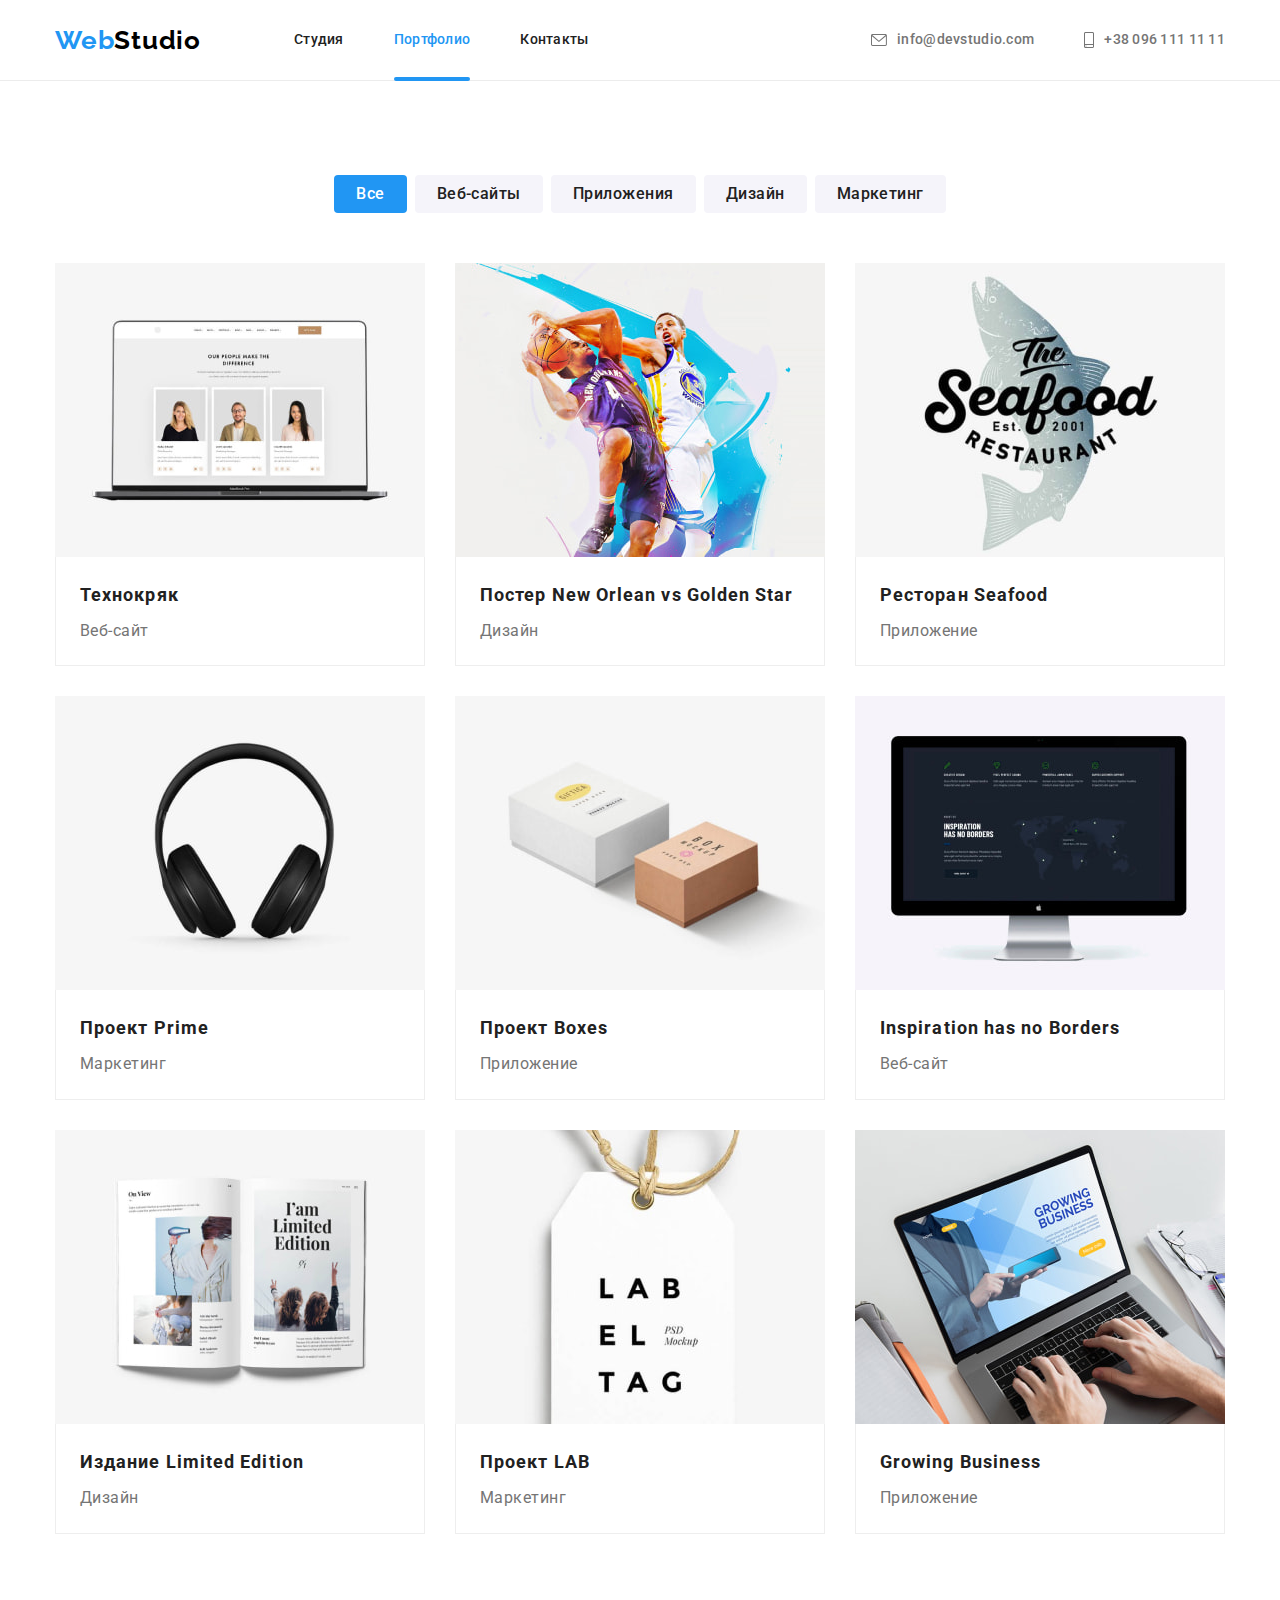
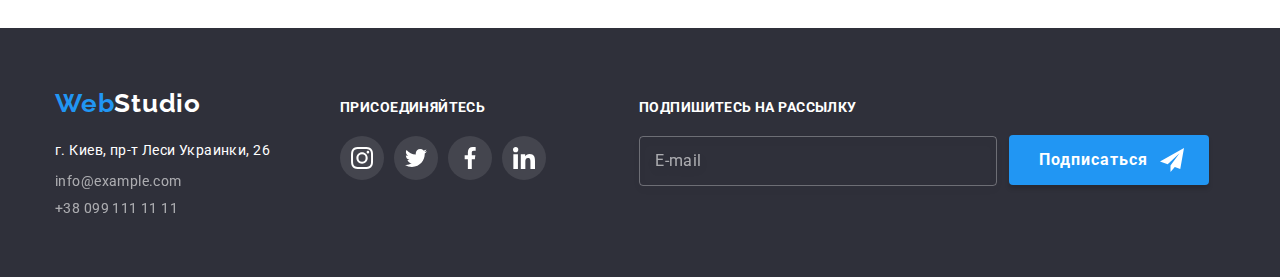
==== commit c1d901a1: "все изображения поменяла на jpg и исправила замечания от ментора" ====
--- a/portfolio.html
+++ b/portfolio.html
@@ -94,16 +94,16 @@
                                 <div class="works__thumb">
                                     <picture>
                                         <source srcset="
-                                                        ./images/portfolio/opened-laptop_l.png 1x,
-                                                        ./images/portfolio/opened-laptop_l@2x.png 2x
-                                                        " media="(min-width:1200px)" type="image/webp" />
-                                        <source srcset="
-                                                        ./images/portfolio/opened-laptop_m.png 1x,
-                                                        ./images/portfolio/opened-laptop_m@2x.png 2x
-                                                        " media="(min-width:768px)" type="image/webp" />
-                                        <source srcset="
-                                                        ./images/portfolio/opened-laptop_s.png 1x,
-                                                        ./images/portfolio/opened-laptop_s@2x.png 2x
+                                                        ./images/portfolio/opened-laptop_l.jpg 1x,
+                                                        ./images/portfolio/opened-laptop_l@2x.jpg 2x
+                                                        " media="(min-width:1200px)" type="image/webp" />
+                                        <source srcset="
+                                                        ./images/portfolio/opened-laptop_m.jpg 1x,
+                                                        ./images/portfolio/opened-laptop_m@2x.jpg 2x
+                                                        " media="(min-width:768px)" type="image/webp" />
+                                        <source srcset="
+                                                        ./images/portfolio/opened-laptop_s.jpg 1x,
+                                                        ./images/portfolio/opened-laptop_s@2x.jpg 2x
                                                         " media="(max-width:767px)" type="image/webp" />
                                         <img class="works__img" src="./images/old/opened-laptop.jpg" alt="Открытый ноутбук">
                                     </picture>
@@ -120,16 +120,16 @@
                                 <div class="works__thumb">
                                     <picture>
                                         <source srcset="
-                                                        ./images/portfolio/basketball-players_l.png 1x,
-                                                        ./images/portfolio/basketball-players_l@2x.png 2x
-                                                        " media="(min-width:1200px)" type="image/webp" />
-                                        <source srcset="
-                                                        ./images/portfolio/basketball-players_m.png 1x,
-                                                        ./images/portfolio/basketball-players_m@2x.png 2x
-                                                        " media="(min-width:768px)" type="image/webp" />
-                                        <source srcset="
-                                                        ./images/portfolio/basketball-players_s.png 1x,
-                                                        ./images/portfolio/basketball-players_s@2x.png 2x
+                                                        ./images/portfolio/basketball-players_l.jpg 1x,
+                                                        ./images/portfolio/basketball-players_l@2x.jpg 2x
+                                                        " media="(min-width:1200px)" type="image/webp" />
+                                        <source srcset="
+                                                        ./images/portfolio/basketball-players_m.jpg 1x,
+                                                        ./images/portfolio/basketball-players_m@2x.jpg 2x
+                                                        " media="(min-width:768px)" type="image/webp" />
+                                        <source srcset="
+                                                        ./images/portfolio/basketball-players_s.jpg 1x,
+                                                        ./images/portfolio/basketball-players_s@2x.jpg 2x
                                                         " media="(max-width:767px)" type="image/webp" />
                                         <img class="works__img" src="./images/old/basketball-players.jpg" alt="Постер баскетбольной игры">
                                     </picture>
@@ -147,16 +147,16 @@
                                 <div class="works__thumb">
                                     <picture>
                                         <source srcset="
-                                                        ./images/portfolio/logo-seafood_l.png 1x,
-                                                        ./images/portfolio/logo-seafood_l@2x.png 2x
-                                                        " media="(min-width:1200px)" type="image/webp" />
-                                        <source srcset="
-                                                        ./images/portfolio/logo-seafood_m.png 1x,
-                                                        ./images/portfolio/logo-seafood_m@2x.png 2x
-                                                        " media="(min-width:768px)" type="image/webp" />
-                                        <source srcset="
-                                                        ./images/portfolio/logo-seafood_s.png 1x,
-                                                        ./images/portfolio/logo-seafood_s@2x.png 2x
+                                                        ./images/portfolio/logo-seafood_l.jpg 1x,
+                                                        ./images/portfolio/logo-seafood_l@2x.jpg 2x
+                                                        " media="(min-width:1200px)" type="image/webp" />
+                                        <source srcset="
+                                                        ./images/portfolio/logo-seafood_m.jpg 1x,
+                                                        ./images/portfolio/logo-seafood_m@2x.jpg 2x
+                                                        " media="(min-width:768px)" type="image/webp" />
+                                        <source srcset="
+                                                        ./images/portfolio/logo-seafood_s.jpg 1x,
+                                                        ./images/portfolio/logo-seafood_s@2x.jpg 2x
                                                         " media="(max-width:767px)" type="image/webp" />
                                         <img class="works__img" src="./images/logo-seafood.jpg" alt="Логотип ресторана Seafood">
                                     </picture>
@@ -175,16 +175,16 @@
 
                                     <picture>
                                         <source srcset="
-                                                        ./images/portfolio/headphones_l.png 1x,
-                                                        ./images/portfolio/headphones_l@2x.png 2x
-                                                        " media="(min-width:1200px)" type="image/webp" />
-                                        <source srcset="
-                                                        ./images/portfolio/headphones_m.png 1x,
-                                                        ./images/portfolio/headphones_m@2x.png 2x
-                                                        " media="(min-width:768px)" type="image/webp" />
-                                        <source srcset="
-                                                        ./images/portfolio/headphones_s.png 1x,
-                                                        ./images/portfolio/headphones_s@2x.png 2x
+                                                        ./images/portfolio/headphones_l.jpg 1x,
+                                                        ./images/portfolio/headphones_l@2x.jpg 2x
+                                                        " media="(min-width:1200px)" type="image/webp" />
+                                        <source srcset="
+                                                        ./images/portfolio/headphones_m.jpg 1x,
+                                                        ./images/portfolio/headphones_m@2x.jpg 2x
+                                                        " media="(min-width:768px)" type="image/webp" />
+                                        <source srcset="
+                                                        ./images/portfolio/headphones_s.jpg 1x,
+                                                        ./images/portfolio/headphones_s@2x.jpg 2x
                                                         " media="(max-width:767px)" type="image/webp" />
                                         <img class="works__img" src="./images/old/headphones.jpg" alt="Наушники">
                                     </picture>
@@ -203,16 +203,16 @@
 
                                     <picture>
                                         <source srcset="
-                                                        ./images/portfolio/boxes_l.png 1x,
-                                                        ./images/portfolio/boxes_l@2x.png 2x
-                                                        " media="(min-width:1200px)" type="image/webp" />
-                                        <source srcset="
-                                                        ./images/portfolio/boxes_m.png 1x,
-                                                        ./images/portfolio/boxes_m@2x.png 2x
-                                                        " media="(min-width:768px)" type="image/webp" />
-                                        <source srcset="
-                                                        ./images/portfolio/boxes_s.png 1x,
-                                                        ./images/portfolio/boxes_s@2x.png 2x
+                                                        ./images/portfolio/boxes_l.jpg 1x,
+                                                        ./images/portfolio/boxes_l@2x.jpg 2x
+                                                        " media="(min-width:1200px)" type="image/webp" />
+                                        <source srcset="
+                                                        ./images/portfolio/boxes_m.jpg 1x,
+                                                        ./images/portfolio/boxes_m@2x.jpg 2x
+                                                        " media="(min-width:768px)" type="image/webp" />
+                                        <source srcset="
+                                                        ./images/portfolio/boxes_s.jpg 1x,
+                                                        ./images/portfolio/boxes_s@2x.jpg 2x
                                                         " media="(max-width:767px)" type="image/webp" />
                                         <img class="works__img" src="./images/old/boxes.jpg" alt="Две коробки">
                                     </picture>
@@ -231,16 +231,16 @@
 
                                     <picture>
                                         <source srcset="
-                                                        ./images/portfolio/monitor_l.png 1x,
-                                                        ./images/portfolio/monitor_l@2x.png 2x
-                                                        " media="(min-width:1200px)" type="image/webp" />
-                                        <source srcset="
-                                                        ./images/portfolio/monitor_m.png 1x,
-                                                        ./images/portfolio/monitor_m@2x.png 2x
-                                                        " media="(min-width:768px)" type="image/webp" />
-                                        <source srcset="
-                                                        ./images/portfolio/monitor_s.png 1x,
-                                                        ./images/portfolio/monitor_s@2x.png 2x
+                                                        ./images/portfolio/monitor_l.jpg 1x,
+                                                        ./images/portfolio/monitor_l@2x.jpg 2x
+                                                        " media="(min-width:1200px)" type="image/webp" />
+                                        <source srcset="
+                                                        ./images/portfolio/monitor_m.jpg 1x,
+                                                        ./images/portfolio/monitor_m@2x.jpg 2x
+                                                        " media="(min-width:768px)" type="image/webp" />
+                                        <source srcset="
+                                                        ./images/portfolio/monitor_s.jpg 1x,
+                                                        ./images/portfolio/monitor_s@2x.jpg 2x
                                                         " media="(max-width:767px)" type="image/webp" />
                                         <img class="works__img" src="./images/monitor.jpg" alt="Монитор">
                                     </picture>
@@ -259,16 +259,16 @@
 
                                     <picture>
                                         <source srcset="
-                                                        ./images/portfolio/opened-book_l.png 1x,
-                                                        ./images/portfolio/opened-book_l@2x.png 2x
-                                                        " media="(min-width:1200px)" type="image/webp" />
-                                        <source srcset="
-                                                        ./images/portfolio/opened-book_m.png 1x,
-                                                        ./images/portfolio/opened-book_m@2x.png 2x
-                                                        " media="(min-width:768px)" type="image/webp" />
-                                        <source srcset="
-                                                        ./images/portfolio/opened-book_s.png 1x,
-                                                        ./images/portfolio/opened-book_s@2x.png 2x
+                                                        ./images/portfolio/opened-book_l.jpg 1x,
+                                                        ./images/portfolio/opened-book_l@2x.jpg 2x
+                                                        " media="(min-width:1200px)" type="image/webp" />
+                                        <source srcset="
+                                                        ./images/portfolio/opened-book_m.jpg 1x,
+                                                        ./images/portfolio/opened-book_m@2x.jpg 2x
+                                                        " media="(min-width:768px)" type="image/webp" />
+                                        <source srcset="
+                                                        ./images/portfolio/opened-book_s.jpg 1x,
+                                                        ./images/portfolio/opened-book_s@2x.jpg 2x
                                                         " media="(max-width:767px)" type="image/webp" />
                                         <img class="works__img" src="./images/old/opened-book.jpg" alt="Открытая книга">
                                     </picture>
@@ -287,16 +287,16 @@
 
                                     <picture>
                                         <source srcset="
-                                                        ./images/portfolio/label_l.png 1x,
-                                                        ./images/portfolio/label_l@2x.png 2x
-                                                        " media="(min-width:1200px)" type="image/webp" />
-                                        <source srcset="
-                                                        ./images/portfolio/label_m.png 1x,
-                                                        ./images/portfolio/label_m@2x.png 2x
-                                                        " media="(min-width:768px)" type="image/webp" />
-                                        <source srcset="
-                                                        ./images/portfolio/label_s.png 1x,
-                                                        ./images/portfolio/label_s@2x.png 2x
+                                                        ./images/portfolio/label_l.jpg 1x,
+                                                        ./images/portfolio/label_l@2x.jpg 2x
+                                                        " media="(min-width:1200px)" type="image/webp" />
+                                        <source srcset="
+                                                        ./images/portfolio/label_m.jpg 1x,
+                                                        ./images/portfolio/label_m@2x.jpg 2x
+                                                        " media="(min-width:768px)" type="image/webp" />
+                                        <source srcset="
+                                                        ./images/portfolio/label_s.jpg 1x,
+                                                        ./images/portfolio/label_s@2x.jpg 2x
                                                         " media="(max-width:767px)" type="image/webp" />
                                         <img class="works__img" src="./images/old/label.jpg" alt="Этикетка">
                                     </picture>
@@ -314,16 +314,16 @@
 
                                     <picture>
                                         <source srcset="
-                                                        ./images/portfolio/work-on-laptop_l.png 1x,
-                                                        ./images/portfolio/work-on-laptop_l@2x.png 2x
-                                                        " media="(min-width:1200px)" type="image/webp" />
-                                        <source srcset="
-                                                        ./images/portfolio/work-on-laptop_m.png 1x,
-                                                        ./images/portfolio/work-on-laptop_m@2x.png 2x
-                                                        " media="(min-width:768px)" type="image/webp" />
-                                        <source srcset="
-                                                        ./images/portfolio/work-on-laptop_s.png 1x,
-                                                        ./images/portfolio/work-on-laptop_s@2x.png 2x
+                                                        ./images/portfolio/work-on-laptop_l.jpg 1x,
+                                                        ./images/portfolio/work-on-laptop_l@2x.jpg 2x
+                                                        " media="(min-width:1200px)" type="image/webp" />
+                                        <source srcset="
+                                                        ./images/portfolio/work-on-laptop_m.jpg 1x,
+                                                        ./images/portfolio/work-on-laptop_m@2x.jpg 2x
+                                                        " media="(min-width:768px)" type="image/webp" />
+                                        <source srcset="
+                                                        ./images/portfolio/work-on-laptop_s.jpg 1x,
+                                                        ./images/portfolio/work-on-laptop_s@2x.jpg 2x
                                                         " media="(max-width:767px)" type="image/webp" />
                                         <img class="works__img" src="./images/old/work-on-laptop.jpg" alt="Работа за ноутбуком">
                                     </picture>
--- a/css/main.min.css
+++ b/css/main.min.css
@@ -1,2 +1,2 @@
-:root{--primary-font: 'Roboto', sans-serif;--secondary-font: 'Raleway', sans-serif;--primary-txt: #212121;--secondary-txt: #757575;--light-txt: #ffffff;--accent-txt: #2196f3;--logo-txt: #000000;--primary-bg: #ffffff;--secondary-bg: #2f303a;--third-bg: #f5f4fa;--main-btn-bg: #2196f3;--hover-main-btn-bg: #188ce8;--filter-btn-bg: #f5f4fa;--hover-filter-btn-bg: #2196f3;--primary-border: #eeeeee;--header-border: #ececec;--primary-icon: #afb1b8;--accent-icon: #ffffff;--hover-icon-bg: #2196f3;--time-duration: 250ms;--time-fun: cubic-bezier(0.4, 0, 0.2, 1)}.visually-hidden{position:absolute;width:1px;height:1px;margin:-1px;border:0;padding:0;white-space:nowrap;clip-path:inset(100%);clip:rect(0 0 0 0);overflow:hidden}h1,h2,h3,h4,p{margin-top:0}h2:last-child,h1:last-child,h3:last-child,h4:last-child,p:last-child{margin-bottom:0}.link{text-decoration:none;position:relative}.list{padding-left:0;margin-top:0;margin-bottom:0;list-style:none}body{font-family:var(--primary-font);color:var(--primary-txt)}.no-scroll{overflow:hidden}img{display:block}input,textarea{outline:transparent}textarea{resize:none}.section{padding-top:60px;padding-bottom:60px}@media screen and (min-width: 1200px){.section{padding-top:94px;padding-bottom:94px}}.title{margin-bottom:30px;font-family:var(--primary-font);font-weight:700;font-size:28px;line-height:1.17;text-align:center;letter-spacing:0.03em}@media screen and (min-width: 1200px){.title{font-size:36px;line-height:1.17;margin-bottom:50px}}.container{max-width:480px;margin-left:auto;margin-right:auto;padding-left:15px;padding-right:15px}@media screen and (min-width: 768px){.container{max-width:768px}}@media screen and (min-width: 1200px){.container{max-width:1200px}}.main-btn{min-width:160px;max-width:300px;padding:10px 32px;border-radius:4px;border:0;font-weight:700;font-size:16px;line-height:1.88;align-items:center;text-align:center;letter-spacing:0.06em;color:var(--light-txt);background-color:var(--main-btn-bg);cursor:pointer;transition-property:background-color;transition-duration:var(--time-duration);transition-timing-function:var(--time-fun)}.main-btn:hover,.main-btn:focus{background-color:var(--hover-main-btn-bg)}.submit-btn-modal{width:200px;height:50px;font-family:var(--primary-font);font-weight:700;font-size:16px;line-height:1.87;display:flex;align-items:center;justify-content:center;letter-spacing:0.06em;color:var(--light-txt);background:var(--main-btn-bg);box-shadow:0px 4px 4px rgba(0,0,0,0.15);border-radius:4px;margin-left:auto;margin-right:auto;cursor:pointer;border:none;transition-property:background-color, box-shadow;transition-duration:var(--time-duration);transition-timing-function:var(--time-fun)}.submit-btn-modal:hover,.submit-btn-modal:focus{background:var(--hover-main-btn-bg)}.menu-btn{margin-left:auto;margin-top:10px;margin-bottom:10px;display:flex;align-items:center;justify-content:center;width:40px;height:40px;background-color:transparent;border:none;outline:transparent;cursor:pointer;padding:0;z-index:99}@media screen and (min-width: 768px){.menu-btn{display:none}}.menu-btn:hover .menu-btn__icon-open,.menu-btn:focus .menu-btn__icon-open{fill:var(--accent-txt)}.menu-btn:hover .menu-btn__icon-close,.menu-btn:focus .menu-btn__icon-close{fill:var(--accent-txt)}.menu-btn__icon-open{opacity:1;fill:var(--primary-txt)}.menu-btn__icon-close{opacity:0;fill:var(--primary-txt)}.menu-btn.is-active .menu-btn__icon-open{opacity:0}.menu-btn.is-active .menu-btn__icon-close{opacity:1}.mobile-overlay{position:fixed;top:0;left:0;width:100vw;height:100vh;z-index:10;transform:translateX(100%);visibility:hidden;pointer-events:none;transition-property:transform;transition-duration:var(--time-duration);transition-timing-function:var(--time-fun);background-color:var(--primary-bg);box-shadow:0px 4px 8px rgba(0,0,0,0.04),0px 2px 4px rgba(0,0,0,0.08),0px 1px 3px rgba(0,0,0,0.16)}.mobile-overlay.is-open{transform:translateX(0);visibility:visible;pointer-events:initial}@media screen and (min-width: 768px){.mobile-overlay{display:none}}.mobile-menu{position:fixed;top:0;left:0;width:100%;height:100%;background-color:var(--primary-bg);padding:48px 40px;display:flex;flex-direction:column}@media screen and (min-width: 768px){.mobile-menu{display:none}}.mobile-menu-group{margin-top:auto}.mobile-nav__link{font-weight:500;font-size:40px;line-height:1.17;letter-spacing:0.02em;color:var(--primary-txt);transition-property:color;transition-duration:var(--time-duration);transition-timing-function:var(--time-fun)}.mobile-nav__link:hover,.mobile-nav__link:focus{color:var(--accent-txt)}.mobile-nav__item{margin-bottom:32px}.mobile-current{color:var(--accent-txt)}.mobile-contacts__list{margin-bottom:64px}.mobile-contacts__item:not(:last-child){margin-bottom:32px}.mobile-contacts__link{font-weight:500;font-size:24px;line-height:1.16;letter-spacing:0.02em;color:var(--secondary-txt);transition-property:color;transition-duration:var(--time-duration);transition-timing-function:var(--time-fun)}.mobile-contacts__link:hover,.mobile-contacts__link:focus{color:var(--accent-txt)}.mobile-contacts__link.phone{color:var(--accent-txt)}@media screen and (min-width: 480px){.mobile-contacts__link.phone{font-size:34px;line-height:1.17}}.mobile-social__list{display:flex;flex-wrap:wrap;margin-top:-10px;margin-right:-10px}.mobile-social__item{margin-top:10px;margin-right:10px}.mobile-social__item:last-child .mobile-social__link{padding:0;border:none}.mobile-social__link{display:block;padding-right:10px;font-weight:500;font-size:18px;line-height:1.22;letter-spacing:0.02em;color:var(--accent-txt);border-right:1px solid rgba(33,33,33,0.2)}.backdrop{position:fixed;top:0;left:0;width:100%;height:100%;background-color:rgba(0,0,0,0.2);transition-property:opacity, visibility;transition-duration:var(--time-duration);transition-timing-function:var(--time-fun);z-index:101}.backdrop.is-hidden{visibility:hidden;opacity:0;pointer-events:none}.modal{position:absolute;top:50%;left:50%;transform:translate(-50%, -50%);width:100vw;height:100vh;background:var(--primary-bg);box-shadow:0px 1px 3px rgba(0,0,0,0.12),0px 1px 1px rgba(0,0,0,0.14),0px 2px 1px rgba(0,0,0,0.2);border-radius:4px;padding:40px}@media screen and (min-width: 480px){.modal{width:450px;height:609px}}@media screen and (min-width: 1200px){.modal{width:528px;height:581px}}.modal__text{font-family:var(--primary-font);font-weight:700;font-size:20px;line-height:1.15;text-align:center;letter-spacing:0.03em;color:var(--primary-txt);margin-bottom:12px}.exit-btn{position:absolute;top:8px;right:8px;width:30px;height:30px;background:var(--primary-bg);border:1px solid rgba(0,0,0,0.1);box-sizing:border-box;border-radius:50%;cursor:pointer;display:flex;align-items:flex-end;justify-content:center;transition-property:fill;transition-duration:var(--time-duration);transition-timing-function:var(--time-fun)}.exit-btn:hover .exit-btn__icon,.exit-btn:focus .exit-btn__icon{fill:var(--hover-icon-bg)}.exit-btn__icon{height:18px;width:18px}.modal-form__label{position:relative;display:flex;flex-direction:column;margin-bottom:10px}.modal-form__label.modal-form__label--comments{margin-bottom:20px}.modal-form__label:focus-within>.icon-mod{fill:var(--hover-icon-bg)}.modal-form__label:focus-within>.form-input-modal{border:1px solid var(--main-btn-bg)}.modal-form__text{font-family:var(--primary-font);font-size:12px;line-height:1.16;letter-spacing:0.01em;color:var(--secondary-txt);margin-bottom:4px}.icon-mod{position:absolute;transform:translate(-50%, -50%);bottom:8px;left:21px;transition-property:fill;transition-duration:var(--time-duration);transition-timing-function:var(--time-fun)}.modal-form__input{height:40px;border:1px solid rgba(33,33,33,0.2);box-sizing:border-box;border-radius:4px;padding-left:42px;transition-property:border-color;transition-duration:var(--time-duration);transition-timing-function:var(--time-fun)}.modal-form__input.textarea{height:120px;border:1px solid rgba(33,33,33,0.2);box-sizing:border-box;border-radius:4px;padding:12px 16px;font-family:var(--primary-font);font-size:14px;line-height:1.14;letter-spacing:0.01em}.modal-form__input.textarea::placeholder{color:rgba(117,117,117,0.5)}.checkbox__label{display:flex;justify-content:center;align-items:center;margin-bottom:30px;cursor:pointer}.checkbox__input{--webkit-appearance: none;--moz-appeance: none;appearance:none}.checkbox__icon{display:inline-block;width:16px;height:15px;border-radius:2px;background-color:var(--primary-bg);background-image:url(../images/checkbox.svg);background-repeat:no-repeat;background-position:center;flex-shrink:0}.checkbox__input:checked+.checkbox__icon{background-color:var(--hover-icon-bg);background-image:url(../images/check-submit.svg)}.checkbox__text{font-family:var(--primary-font);font-size:12px;line-height:1.16;letter-spacing:0.03em;color:var(--secondary-txt);margin:0 0 0 8px}@media screen and (min-width: 1200px){.checkbox__text{font-size:14px;line-height:1.71}}.checkbox__link{color:var(--accent-txt);text-decoration:underline}.social__list{display:flex;justify-content:center;flex-wrap:wrap}.social__item{margin-right:10px}.social__item:last-child{margin-right:0}.social__link{display:flex;width:44px;height:44px;background-color:var(--primary-bg);border-radius:50%;justify-content:center;align-items:center;transition-property:background-color;transition-duration:var(--time-duration);transition-timing-function:var(--time-fun)}.social__link:hover,.social__link:focus{background-color:var(--hover-icon-bg)}.social__icon{width:22px;height:22px;fill:var(--primary-icon);transition-property:fill;transition-duration:var(--time-duration);transition-timing-function:var(--time-fun)}.social__link:hover .social__icon,.social__icon:focus .social__icon{fill:var(--accent-icon)}.header{border-bottom:1px solid var(--header-border)}.header__container{display:flex;align-items:center}.logo-link__header{font-family:var(--secondary-font);font-weight:700;font-size:24px;line-height:1.16;letter-spacing:0.03em;color:var(--logo-txt)}@media screen and (min-width: 768px){.logo-link__header{margin-right:88px}}@media screen and (min-width: 1200px){.logo-link__header{margin-right:93px;font-size:26px;line-height:1.19}}.logo-link__accent{color:var(--accent-txt)}.header-nav{display:none}@media screen and (min-width: 768px){.header-nav{display:flex}}.header-nav__list{display:flex}.header-nav__link{display:block;padding-top:32px;padding-bottom:32px;font-weight:500;font-size:14px;line-height:1.14;letter-spacing:0.02em;color:var(--primary-txt);transition-property:color;transition-duration:var(--time-duration);transition-timing-function:var(--time-fun)}.header-nav__link:hover,.header-nav__link:focus{color:var(--accent-txt)}.header-nav__item{margin-right:50px}.header-nav__item:last-child{margin-right:0}.header-contacts__list{display:none}@media screen and (min-width: 768px){.header-contacts__list{margin-left:auto;display:flex;flex-direction:column;justify-content:center}}@media screen and (min-width: 1200px){.header-contacts__list{flex-direction:row;align-items:center}}@media screen and (min-width: 768px){.header-contacts__item:not(:last-child){margin-bottom:10px}}@media screen and (min-width: 1200px){.header-contacts__item:not(:last-child){margin-right:50px;margin-bottom:0}}.header-contacts__link{display:flex;align-items:center;font-weight:500;font-size:14px;line-height:1.14;letter-spacing:0.02em;color:var(--secondary-txt);transition-property:color;transition-duration:var(--time-duration);transition-timing-function:var(--time-fun)}.header-contacts__link:hover,.header-contacts__link:focus{color:var(--accent-txt)}.header-contacts__icon{margin-right:10px;fill:currentColor}.current{color:var(--accent-txt)}.current::after{position:absolute;bottom:-1px;left:0;content:'';display:block;width:100%;height:4px;border-radius:2px;background-color:var(--accent-txt)}@media screen and (max-width: 767px){.hero-img{background-image:linear-gradient(to right, rgba(47,48,58,0.4), rgba(47,48,58,0.4)),url(../images/hero/bg-hero_s.png);background-position:center;background-size:cover;background-repeat:no-repeat}}@media screen and (max-width: 767px) and (min-device-pixel-ratio: 2) and (max-width: 767px), screen and (max-width: 767px) and (min-resolution: 192dpi) and (max-width: 767px), screen and (max-width: 767px) and (min-resolution: 2dppx) and (max-width: 767px){.hero-img{background-image:linear-gradient(to right, rgba(47,48,58,0.4), rgba(47,48,58,0.4)),url(../images/hero/bg-hero_s@2x.png)}}@media screen and (min-width: 768px){.hero-img{background-image:linear-gradient(to right, rgba(47,48,58,0.4), rgba(47,48,58,0.4)),url(../images/hero/bg-hero_m.png);background-repeat:no-repeat;background-position:center;background-size:cover}}@media screen and (min-width: 768px) and (min-device-pixel-ratio: 2) and (min-width: 768px), screen and (min-width: 768px) and (min-resolution: 192dpi) and (min-width: 768px), screen and (min-width: 768px) and (min-resolution: 2dppx) and (min-width: 768px){.hero-img{background-image:linear-gradient(to right, rgba(47,48,58,0.4), rgba(47,48,58,0.4)),url(../images/hero/bg-hero_m@2x.png)}}@media screen and (min-width: 1200px){.hero-img{background-image:linear-gradient(to right, rgba(47,48,58,0.4), rgba(47,48,58,0.4)),url(../images/hero/bg-hero_l.png)}}@media screen and (min-width: 1200px) and (min-device-pixel-ratio: 2) and (min-width: 1200px), screen and (min-width: 1200px) and (min-resolution: 192dpi) and (min-width: 1200px), screen and (min-width: 1200px) and (min-resolution: 2dppx) and (min-width: 1200px){.hero-img{background-image:linear-gradient(to right, rgba(47,48,58,0.4), rgba(47,48,58,0.4)),url(../images/hero/bg-hero_l@2x.png)}}.order{text-align:center;margin-left:auto;margin-right:auto;padding-top:118px;padding-bottom:118px;background-color:var(--secondary-bg)}@media screen and (min-width: 1200px){.order{max-width:1600px;padding-top:200px;padding-bottom:200px}}.main-title{margin-bottom:30px;font-weight:900;font-size:26px;line-height:1.62;text-align:center;letter-spacing:0.06em;text-transform:uppercase;color:var(--light-txt)}@media screen and (min-width: 1200px){.main-title{font-size:44px;line-height:1.36}}.advantage__list{display:flex;flex-wrap:wrap;justify-content:center}.advantage__item{max-width:450px;margin-bottom:30px}.advantage__item:last-child{margin-bottom:0}@media screen and (min-width: 768px){.advantage__item{max-width:354px;margin-right:30px}.advantage__item:nth-child(2n){margin-right:0}.advantage__item:last-child{margin-bottom:30px}}@media screen and (min-width: 1200px){.advantage__item{max-width:270px;margin-right:30px}.advantage__item:nth-child(2n){margin-right:30px}.advantage__item:last-child{margin-right:0}}.advantage__img{display:flex;justify-content:center;align-items:center;max-width:450px;height:120px;background:var(--third-bg);border-radius:4px;margin-bottom:30px}@media screen and (min-width: 1200px){.advantage__img{max-width:270px}}.advantage__title{display:flex;justify-content:center;margin-bottom:10px;font-weight:700;font-size:14px;line-height:1.14;letter-spacing:0.03em;text-transform:uppercase}@media screen and (min-width: 768px){.advantage__title{justify-content:flex-start}}.advantage__descrtp{font-size:14px;line-height:1.7;letter-spacing:0.03em;color:var(--secondary-txt)}.section.workboard{padding-top:0}@media screen and (max-width: 1199px){.section.workboard{display:none}}.workboard__list{display:flex}.workboard__item{margin-right:30px}.workboard__item:last-child{margin-right:0}.workboard__thumb{position:relative}.workboard__descrtp{display:flex;align-items:center;justify-content:center;width:100%;height:70px;position:absolute;bottom:0;left:0;color:var(--light-txt);background-color:var(--secondary-bg);opacity:0.8;font-family:var(--primary-font);font-weight:700;font-size:14px;line-height:1.14;letter-spacing:0.03em;text-transform:uppercase;text-align:center}.team{background-color:var(--third-bg)}.team__list{display:flex;justify-content:center;flex-wrap:wrap}.team__item{box-shadow:0px 1px 3px rgba(0,0,0,0.12),0px 1px 1px rgba(0,0,0,0.14),0px 2px 1px rgba(0,0,0,0.2);border-radius:0px 0px 4px 4px;background-color:var(--primary-bg);margin-bottom:30px}@media screen and (max-width: 767px){.team__item:last-child{margin-bottom:0}}@media screen and (min-width: 768px){.team__item{margin-right:30px}.team__item:nth-child(2n){margin-right:0}}@media screen and (min-width: 1200px){.team__item{margin-right:30px}.team__item:nth-child(2n){margin-right:30px}}.team__item:last-child{margin-right:0}@media screen and (max-width: 479px){.member__photo{max-width:290px}}@media screen and (min-width: 480px){.member__photo{width:450px}}@media screen and (min-width: 768px){.member__photo{width:354px}}@media screen and (min-width: 1200px){.member__photo{width:270px}}.member__about{padding-top:30px;padding-bottom:30px}.member__name{margin-bottom:10px;font-weight:500;font-size:16px;line-height:1.19;text-align:center;letter-spacing:0.03em}.member__position{font-size:16px;line-height:1.19;text-align:center;letter-spacing:0.03em;color:var(--secondary-txt)}.clients__list{display:flex;flex-direction:column;align-items:center}@media screen and (min-width: 480px){.clients__list{display:flex;flex-direction:row;align-items:center;justify-content:center;flex-wrap:wrap}}.clients__item{width:210px;height:92px;margin-bottom:30px;border:1px solid var(--primary-icon);box-sizing:border-box;border-radius:4px;cursor:pointer;transition-property:border-color;transition-duration:var(--time-duration);transition-timing-function:var(--time-fun)}.clients__item:last-child{margin-bottom:0}@media screen and (min-width: 480px) and (max-width: 767px){.clients__item{margin-right:30px}.clients__item:nth-child(2n){margin-right:0}.clients__item:nth-child(n+5){margin-bottom:0}}@media screen and (min-width: 768px) and (max-width: 1199px){.clients__item{width:226px;margin-right:30px}.clients__item:nth-child(3n){margin-right:0}.clients__item:nth-child(n+4){margin-bottom:0}}@media screen and (min-width: 1200px){.clients__item{width:170px;margin-right:30px;margin-bottom:0}.clients__item:last-child{margin-right:0}}.clients__item:hover,.clients__item:focus{border-color:var(--hover-icon-bg)}.clients__link{display:flex;width:100%;height:100%;justify-content:center;align-items:center;color:currentColor;cursor:pointer;fill:var(--primary-icon);transition-property:fill;transition-duration:var(--time-duration);transition-timing-function:var(--time-fun)}.clients__link:focus,.clients__link:hover{fill:var(--hover-icon-bg)}.clients__icon{color:currentColor;width:106px;height:60px}.footer-social__list{display:flex}.footer-social__link{background-color:rgba(255,255,255,0.1);cursor:pointer;display:flex;width:44px;height:44px;border-radius:50%;justify-content:center;align-items:center;transition-property:background;transition-duration:var(--time-duration);transition-timing-function:var(--time-fun)}.footer-social__link:hover,.footer-social__link:focus{background-color:var(--hover-icon-bg);opacity:1}.footer-social__icon{width:22px;height:22px;fill:var(--accent-icon);opacity:1;transition-property:background-color;transition-duration:var(--time-duration);transition-timing-function:var(--time-fun)}.form{display:flex;align-items:center;flex-direction:column}@media screen and (max-width: 480px){.form{width:100%}}@media screen and (min-width: 1200px){.form{align-items:flex-end;flex-direction:row}}.form__label{display:flex;align-items:center;flex-direction:column;margin-bottom:20px}@media screen and (max-width: 480px){.form__label{width:100%}}@media screen and (min-width: 1200px){.form__label{padding-right:12px;margin-bottom:0;align-items:flex-start}}.form__title{font-family:var(--primary-font);font-weight:700;font-size:14px;line-height:1.14;letter-spacing:0.03em;text-transform:uppercase;color:var(--light-txt);margin-bottom:20px;display:flex;justify-content:center}.form__input{font-family:var(--primary-font);font-size:16px;line-height:1.25;letter-spacing:0.03em;border:1px solid rgba(255,255,255,0.3);box-sizing:border-box;filter:drop-shadow(0px 4px 4px rgba(0,0,0,0.15));border-radius:4px;background-color:rgba(10,10,10,0);width:100%;height:50px;padding:15px;color:rgba(255,255,255,0.6)}@media screen and (min-width: 480px){.form__input{width:450px}}@media screen and (min-width: 1200px){.form__input{width:358px}}.form__input::placeholder{color:rgba(255,255,255,0.6)}.submit-btn{position:relative;width:200px;height:50px;background:var(--main-btn-bg);box-shadow:0px 4px 4px rgba(0,0,0,0.15);border-radius:4px;border:none;padding:10px 30px;font-family:var(--primary-font);font-weight:700;font-size:16px;line-height:1.88;display:flex;align-items:center;text-align:center;letter-spacing:0.06em;color:var(--light-txt);cursor:pointer;margin-bottom:1px}.send-icon{fill:var(--accent-icon);position:absolute;top:50%;right:13px;transform:translate(-50%, -50%)}.footer{background-color:var(--secondary-bg);padding-top:60px;padding-bottom:60px}.footer__container{display:flex;flex-direction:column;align-items:center}@media screen and (min-width: 768px){.footer__container{flex-direction:row;align-items:flex-start;flex-wrap:wrap;justify-content:center}}@media screen and (min-width: 1200px){.footer__container{flex-direction:row;align-items:baseline;flex-wrap:nowrap;justify-content:flex-start}}.footer__address{margin-bottom:60px}@media screen and (min-width: 768px){.footer__address{margin-right:165px}}@media screen and (min-width: 1200px){.footer__address{margin-bottom:0;margin-right:70px}}.logo-link__footer{display:flex;justify-content:center;font-family:var(--secondary-font);font-weight:700;font-size:24px;line-height:1.16;letter-spacing:0.03em;color:var(--light-txt);margin-bottom:20px}@media screen and (min-width: 1200px){.logo-link__footer{justify-content:flex-start;font-size:26px;line-height:1.19}}.address{font-style:normal;display:flex;flex-direction:column;align-items:center}@media screen and (min-width: 1200px){.address{align-items:flex-start}}.address__text{margin-bottom:9px;font-size:14px;line-height:1.7;letter-spacing:0.03em;color:var(--light-txt)}.address__mail,.address__tel{font-size:14px;line-height:1.14;letter-spacing:0.03em;color:var(--light-txt);opacity:0.6;transition-property:color;transition-duration:var(--time-duration);transition-timing-function:var(--time-fun)}.address__mail:hover,.address__tel:hover,.address__mail:focus,.address__tel:focus{color:var(--accent-txt)}.address__item:not(:last-child){margin-bottom:9px}.footer__socials{margin-bottom:60px}@media screen and (min-width: 1200px){.footer__socials{margin-bottom:0;margin-right:93px}}.footer__subscribe{font-family:var(--primary-font);font-weight:700;font-size:14px;line-height:1.14;letter-spacing:0.03em;text-transform:uppercase;color:var(--light-txt);margin-bottom:20px;display:flex;justify-content:center}@media screen and (min-width: 1200px){.footer__subscribe{justify-content:flex-start}}.filter__list{display:flex;align-items:center;margin-bottom:50px;justify-content:flex-start;flex-wrap:wrap}@media screen and (min-width: 768px){.filter__list{display:flex;align-items:center;margin-bottom:50px;justify-content:center}}.filter__item{margin-right:8px}@media screen and (max-width: 767px){.filter__item{margin-bottom:15px}.filter__item:last-child{margin-bottom:0}}@media screen and (min-width: 400px) and (max-width: 767px){.filter__item:nth-child(n+4){margin-bottom:0}}@media screen and (min-width: 768px){.filter__item{margin-bottom:0}}.filter__item:last-child{margin-right:0}.filter__btn{padding:6px 22px;border-radius:4px;border:0;font-weight:500;font-size:16px;line-height:1.6;text-align:center;letter-spacing:0.03em;color:var(--primary-txt);background-color:var(--filter-btn-bg);cursor:pointer;transition-property:color, background-color, box-shadow;transition-duration:var(--time-duration);transition-timing-function:var(--time-fun)}.filter__btn:hover,.filter__btn:focus{box-shadow:0px 3px 1px rgba(0,0,0,0.1),0px 1px 2px rgba(0,0,0,0.08),0px 2px 2px rgba(0,0,0,0.12);background-color:var(--hover-filter-btn-bg);color:var(--light-txt)}.current-filter{background-color:var(--accent-txt);color:var(--light-txt)}.works-img{margin-bottom:0}.works__list{display:flex;flex-wrap:wrap;justify-content:center}@media screen and (min-width: 480px){.works__list{justify-content:flex-start}}.works__item{margin-bottom:30px}.works__item:last-child{margin-bottom:0}@media screen and (min-width: 768px) and (max-width: 1199px){.works__item{margin-right:30px}.works__item:nth-child(2n){margin-right:0}.works__item:nth-child(n+8){margin-bottom:0}}@media screen and (min-width: 1200px){.works__item{margin-right:30px}.works__item:nth-child(3n){margin-right:0}.works__item:nth-child(n+6){margin-bottom:0}}.works__link{display:block;transition-property:box-shadow;transition-duration:var(--time-duration);transition-timing-function:var(--time-fun)}.works__link:hover,.works__link:focus{box-shadow:0px 1px 1px rgba(0,0,0,0.12),0px 4px 4px rgba(0,0,0,0.06),1px 4px 6px rgba(0,0,0,0.16)}.works__thumb{position:relative;overflow:hidden}.works__img{height:294px}@media screen and (max-width: 479px){.works__img{max-width:290px}}@media screen and (min-width: 480px){.works__img{width:450px}}@media screen and (min-width: 768px){.works__img{width:354px}}@media screen and (min-width: 1200px){.works__img{width:370px}}.works__descr{display:flex;align-items:center;justify-content:center;width:100%;height:100%;position:absolute;bottom:0;left:0;color:var(--light-txt);background-color:var(--accent-txt);opacity:0.9;font-family:var(--primary-font);font-size:18px;line-height:1.55;letter-spacing:0.03em;padding:63px 24px;transform:translateY(100%);transition:transform;transition-duration:var(--time-duration);transition-timing-function:var(--time-fun)}.works__link:hover .works__descr,.works__link:focus .works__descr{transform:translateY(0)}.works__container{display:block;padding:20px 24px;border-right:1px solid var(--primary-border);border-bottom:1px solid var(--primary-border);border-left:1px solid var(--primary-border)}@media screen and (max-width: 479px){.works__container{max-width:290px}}@media screen and (min-width: 768px) and (max-width: 1199px){.works__container{width:354px}}@media screen and (min-width: 768px) and (max-width: 1199px){.works__item:nth-child(-n+2) .works__container{height:146px}}.works__name{margin-bottom:4px;font-weight:700;font-size:18px;line-height:2;letter-spacing:0.06em;color:var(--primary-txt)}.works__type{font-size:16px;line-height:1.8;letter-spacing:0.03em;color:var(--secondary-txt)}
+:root{--primary-font: 'Roboto', sans-serif;--secondary-font: 'Raleway', sans-serif;--primary-txt: #212121;--secondary-txt: #757575;--light-txt: #ffffff;--accent-txt: #2196f3;--logo-txt: #000000;--primary-bg: #ffffff;--secondary-bg: #2f303a;--third-bg: #f5f4fa;--main-btn-bg: #2196f3;--hover-main-btn-bg: #188ce8;--filter-btn-bg: #f5f4fa;--hover-filter-btn-bg: #2196f3;--primary-border: #eeeeee;--header-border: #ececec;--primary-icon: #afb1b8;--accent-icon: #ffffff;--hover-icon-bg: #2196f3;--time-duration: 250ms;--time-fun: cubic-bezier(0.4, 0, 0.2, 1)}.visually-hidden{position:absolute;width:1px;height:1px;margin:-1px;border:0;padding:0;white-space:nowrap;clip-path:inset(100%);clip:rect(0 0 0 0);overflow:hidden}h1,h2,h3,h4,p{margin-top:0}h2:last-child,h1:last-child,h3:last-child,h4:last-child,p:last-child{margin-bottom:0}.link{text-decoration:none;position:relative}.list{padding-left:0;margin-top:0;margin-bottom:0;list-style:none}body{font-family:var(--primary-font);color:var(--primary-txt)}.no-scroll{overflow:hidden}img{display:block}input,textarea{outline:transparent}textarea{resize:none}.section{padding-top:60px;padding-bottom:60px}@media screen and (min-width: 1200px){.section{padding-top:94px;padding-bottom:94px}}.title{margin-bottom:30px;font-family:var(--primary-font);font-weight:700;font-size:28px;line-height:1.17;text-align:center;letter-spacing:0.03em}@media screen and (min-width: 1200px){.title{font-size:36px;line-height:1.17;margin-bottom:50px}}.container{max-width:480px;margin-left:auto;margin-right:auto;padding-left:15px;padding-right:15px}@media screen and (min-width: 768px){.container{max-width:768px}}@media screen and (min-width: 1200px){.container{max-width:1200px}}.main-btn{min-width:160px;max-width:300px;padding:10px 32px;border-radius:4px;border:0;font-weight:700;font-size:16px;line-height:1.88;align-items:center;text-align:center;letter-spacing:0.06em;color:var(--light-txt);background-color:var(--main-btn-bg);cursor:pointer;transition-property:background-color;transition-duration:var(--time-duration);transition-timing-function:var(--time-fun)}.main-btn:hover,.main-btn:focus{background-color:var(--hover-main-btn-bg)}.submit-btn-modal{width:200px;height:50px;font-family:var(--primary-font);font-weight:700;font-size:16px;line-height:1.87;display:flex;align-items:center;justify-content:center;letter-spacing:0.06em;color:var(--light-txt);background:var(--main-btn-bg);box-shadow:0px 4px 4px rgba(0,0,0,0.15);border-radius:4px;margin-left:auto;margin-right:auto;cursor:pointer;border:none;transition-property:background-color, box-shadow;transition-duration:var(--time-duration);transition-timing-function:var(--time-fun)}.submit-btn-modal:hover,.submit-btn-modal:focus{background:var(--hover-main-btn-bg)}.menu-btn{margin-left:auto;margin-top:10px;margin-bottom:10px;display:flex;align-items:center;justify-content:center;width:40px;height:40px;background-color:transparent;border:none;outline:transparent;cursor:pointer;padding:0;z-index:99}@media screen and (min-width: 768px){.menu-btn{display:none}}.menu-btn:hover .menu-btn__icon-open,.menu-btn:focus .menu-btn__icon-open{fill:var(--accent-txt)}.menu-btn:hover .menu-btn__icon-close,.menu-btn:focus .menu-btn__icon-close{fill:var(--accent-txt)}.menu-btn__icon-open{opacity:1;fill:var(--primary-txt)}.menu-btn__icon-close{opacity:0;fill:var(--primary-txt)}.menu-btn.is-active .menu-btn__icon-open{opacity:0}.menu-btn.is-active .menu-btn__icon-close{opacity:1}.mobile-overlay{position:fixed;top:0;left:0;width:100vw;height:100vh;z-index:10;transform:translateX(100%);visibility:hidden;pointer-events:none;transition-property:transform;transition-duration:var(--time-duration);transition-timing-function:var(--time-fun);background-color:var(--primary-bg);box-shadow:0px 4px 8px rgba(0,0,0,0.04),0px 2px 4px rgba(0,0,0,0.08),0px 1px 3px rgba(0,0,0,0.16)}.mobile-overlay.is-open{transform:translateX(0);visibility:visible;pointer-events:initial}@media screen and (min-width: 768px){.mobile-overlay{display:none}}.mobile-menu{position:fixed;top:0;left:0;width:100%;height:100%;background-color:var(--primary-bg);padding:48px 40px;display:flex;flex-direction:column}@media screen and (min-width: 768px){.mobile-menu{display:none}}.mobile-menu-group{margin-top:auto}.mobile-nav__link{font-weight:500;font-size:40px;line-height:1.17;letter-spacing:0.02em;color:var(--primary-txt);transition-property:color;transition-duration:var(--time-duration);transition-timing-function:var(--time-fun)}.mobile-nav__link:hover,.mobile-nav__link:focus{color:var(--accent-txt)}.mobile-nav__item{margin-bottom:32px}.mobile-current{color:var(--accent-txt)}.mobile-contacts__list{margin-bottom:64px}.mobile-contacts__item:not(:last-child){margin-bottom:32px}.mobile-contacts__link{font-weight:500;font-size:24px;line-height:1.16;letter-spacing:0.02em;color:var(--secondary-txt);transition-property:color;transition-duration:var(--time-duration);transition-timing-function:var(--time-fun)}.mobile-contacts__link:hover,.mobile-contacts__link:focus{color:var(--accent-txt)}.mobile-contacts__link.phone{color:var(--accent-txt)}@media screen and (min-width: 480px){.mobile-contacts__link.phone{font-size:34px;line-height:1.17}}.mobile-social__list{display:flex;flex-wrap:wrap;margin-top:-10px;margin-right:-10px}.mobile-social__item{margin-top:10px;margin-right:10px}.mobile-social__item:last-child .mobile-social__link{padding:0;border:none}.mobile-social__link{display:block;padding-right:10px;font-weight:500;font-size:18px;line-height:1.22;letter-spacing:0.02em;color:var(--accent-txt);border-right:1px solid rgba(33,33,33,0.2)}.backdrop{position:fixed;top:0;left:0;width:100%;height:100%;background-color:rgba(0,0,0,0.2);transition-property:opacity, visibility;transition-duration:var(--time-duration);transition-timing-function:var(--time-fun);z-index:101}.backdrop.is-hidden{visibility:hidden;opacity:0;pointer-events:none}.modal{position:absolute;top:50%;left:50%;transform:translate(-50%, -50%);width:100vw;height:100vh;background:var(--primary-bg);box-shadow:0px 1px 3px rgba(0,0,0,0.12),0px 1px 1px rgba(0,0,0,0.14),0px 2px 1px rgba(0,0,0,0.2);border-radius:4px;padding:40px}@media screen and (min-width: 480px){.modal{width:450px;height:609px}}@media screen and (min-width: 1200px){.modal{width:528px;height:581px}}.modal__text{font-family:var(--primary-font);font-weight:700;font-size:20px;line-height:1.15;text-align:center;letter-spacing:0.03em;color:var(--primary-txt);margin-bottom:12px}.exit-btn{position:absolute;top:8px;right:8px;width:30px;height:30px;background:var(--primary-bg);border:1px solid rgba(0,0,0,0.1);box-sizing:border-box;border-radius:50%;cursor:pointer;display:flex;align-items:flex-end;justify-content:center;transition-property:fill;transition-duration:var(--time-duration);transition-timing-function:var(--time-fun)}.exit-btn:hover .exit-btn__icon,.exit-btn:focus .exit-btn__icon{fill:var(--hover-icon-bg)}.exit-btn__icon{height:18px;width:18px}.modal-form__label{position:relative;display:flex;flex-direction:column;margin-bottom:10px}.modal-form__label.modal-form__label--comments{margin-bottom:20px}.modal-form__label:focus-within>.icon-mod{fill:var(--hover-icon-bg)}.modal-form__label:focus-within>.form-input-modal{border:1px solid var(--main-btn-bg)}.modal-form__text{font-family:var(--primary-font);font-size:12px;line-height:1.16;letter-spacing:0.01em;color:var(--secondary-txt);margin-bottom:4px}.icon-mod{position:absolute;transform:translate(-50%, -50%);bottom:8px;left:21px;transition-property:fill;transition-duration:var(--time-duration);transition-timing-function:var(--time-fun)}.modal-form__input{height:40px;border:1px solid rgba(33,33,33,0.2);box-sizing:border-box;border-radius:4px;padding-left:42px;transition-property:border-color;transition-duration:var(--time-duration);transition-timing-function:var(--time-fun)}.modal-form__input.textarea{height:120px;border:1px solid rgba(33,33,33,0.2);box-sizing:border-box;border-radius:4px;padding:12px 16px;font-family:var(--primary-font);font-size:14px;line-height:1.14;letter-spacing:0.01em}.modal-form__input.textarea::placeholder{color:rgba(117,117,117,0.5)}.checkbox__label{display:flex;justify-content:center;align-items:center;margin-bottom:30px;cursor:pointer}.checkbox__input{--webkit-appearance: none;--moz-appeance: none;appearance:none}.checkbox__icon{display:inline-block;width:16px;height:15px;border-radius:2px;background-color:var(--primary-bg);background-image:url(../images/checkbox.svg);background-repeat:no-repeat;background-position:center;flex-shrink:0}.checkbox__input:checked+.checkbox__icon{background-color:var(--hover-icon-bg);background-image:url(../images/check-submit.svg)}.checkbox__text{font-family:var(--primary-font);font-size:12px;line-height:1.16;letter-spacing:0.03em;color:var(--secondary-txt);margin:0 0 0 8px}@media screen and (min-width: 1200px){.checkbox__text{font-size:14px;line-height:1.71}}.checkbox__link{color:var(--accent-txt);text-decoration:underline}.social__list{display:flex;justify-content:center;flex-wrap:wrap}.social__item{margin-right:10px}.social__item:last-child{margin-right:0}.social__link{display:flex;width:44px;height:44px;background-color:var(--primary-bg);border-radius:50%;justify-content:center;align-items:center;transition-property:background-color;transition-duration:var(--time-duration);transition-timing-function:var(--time-fun)}.social__link:hover,.social__link:focus{background-color:var(--hover-icon-bg)}.social__icon{width:22px;height:22px;fill:var(--primary-icon);transition-property:fill;transition-duration:var(--time-duration);transition-timing-function:var(--time-fun)}.social__link:hover .social__icon,.social__icon:focus .social__icon{fill:var(--accent-icon)}.header{border-bottom:1px solid var(--header-border)}.header__container{display:flex;align-items:center}.logo-link__header{font-family:var(--secondary-font);font-weight:700;font-size:24px;line-height:1.16;letter-spacing:0.03em;color:var(--logo-txt)}@media screen and (min-width: 768px){.logo-link__header{margin-right:88px}}@media screen and (min-width: 1200px){.logo-link__header{margin-right:93px;font-size:26px;line-height:1.19}}.logo-link__accent{color:var(--accent-txt)}.header-nav{display:none}@media screen and (min-width: 768px){.header-nav{display:flex}}.header-nav__list{display:flex}.header-nav__link{display:block;padding-top:32px;padding-bottom:32px;font-weight:500;font-size:14px;line-height:1.14;letter-spacing:0.02em;color:var(--primary-txt);transition-property:color;transition-duration:var(--time-duration);transition-timing-function:var(--time-fun)}.header-nav__link:hover,.header-nav__link:focus{color:var(--accent-txt)}.header-nav__item{margin-right:50px}.header-nav__item:last-child{margin-right:0}.header-contacts__list{display:none}@media screen and (min-width: 768px){.header-contacts__list{margin-left:auto;display:flex;flex-direction:column;justify-content:center}}@media screen and (min-width: 1200px){.header-contacts__list{flex-direction:row;align-items:center}}@media screen and (min-width: 768px){.header-contacts__item:not(:last-child){margin-bottom:10px}}@media screen and (min-width: 1200px){.header-contacts__item:not(:last-child){margin-right:50px;margin-bottom:0}}.header-contacts__link{display:flex;align-items:center;font-weight:500;font-size:14px;line-height:1.14;letter-spacing:0.02em;color:var(--secondary-txt);transition-property:color;transition-duration:var(--time-duration);transition-timing-function:var(--time-fun)}.header-contacts__link:hover,.header-contacts__link:focus{color:var(--accent-txt)}.header-contacts__icon{margin-right:10px;fill:currentColor}.current{color:var(--accent-txt)}.current::after{position:absolute;bottom:-1px;left:0;content:'';display:block;width:100%;height:4px;border-radius:2px;background-color:var(--accent-txt)}@media screen and (max-width: 767px){.hero-img{background-image:linear-gradient(to right, rgba(47,48,58,0.4), rgba(47,48,58,0.4)),url(../images/hero/bg-hero_s.jpg);background-position:center;background-size:cover;background-repeat:no-repeat}}@media screen and (max-width: 767px) and (min-device-pixel-ratio: 2) and (max-width: 767px), screen and (max-width: 767px) and (min-resolution: 192dpi) and (max-width: 767px), screen and (max-width: 767px) and (min-resolution: 2dppx) and (max-width: 767px){.hero-img{background-image:linear-gradient(to right, rgba(47,48,58,0.4), rgba(47,48,58,0.4)),url(../images/hero/bg-hero_s@2x.jpg)}}@media screen and (min-width: 768px){.hero-img{background-image:linear-gradient(to right, rgba(47,48,58,0.4), rgba(47,48,58,0.4)),url(../images/hero/bg-hero_m.jpg);background-repeat:no-repeat;background-position:center;background-size:cover}}@media screen and (min-width: 768px) and (min-device-pixel-ratio: 2) and (min-width: 768px), screen and (min-width: 768px) and (min-resolution: 192dpi) and (min-width: 768px), screen and (min-width: 768px) and (min-resolution: 2dppx) and (min-width: 768px){.hero-img{background-image:linear-gradient(to right, rgba(47,48,58,0.4), rgba(47,48,58,0.4)),url(../images/hero/bg-hero_m@2x.jpg)}}@media screen and (min-width: 1200px){.hero-img{background-image:linear-gradient(to right, rgba(47,48,58,0.4), rgba(47,48,58,0.4)),url(../images/hero/bg-hero_l.jpg)}}@media screen and (min-width: 1200px) and (min-device-pixel-ratio: 2) and (min-width: 1200px), screen and (min-width: 1200px) and (min-resolution: 192dpi) and (min-width: 1200px), screen and (min-width: 1200px) and (min-resolution: 2dppx) and (min-width: 1200px){.hero-img{background-image:linear-gradient(to right, rgba(47,48,58,0.4), rgba(47,48,58,0.4)),url(../images/hero/bg-hero_l@2x.jpg)}}.order{text-align:center;margin-left:auto;margin-right:auto;padding-top:118px;padding-bottom:118px;background-color:var(--secondary-bg)}@media screen and (min-width: 1200px){.order{max-width:1600px;padding-top:200px;padding-bottom:200px}}.main-title{margin-bottom:30px;font-weight:900;font-size:26px;line-height:1.62;text-align:center;letter-spacing:0.06em;text-transform:uppercase;color:var(--light-txt)}@media screen and (min-width: 1200px){.main-title{font-size:44px;line-height:1.36}}.advantage__list{display:flex;flex-wrap:wrap;justify-content:center}.advantage__item{max-width:450px;margin-bottom:30px}.advantage__item:last-child{margin-bottom:0}@media screen and (min-width: 768px){.advantage__item{max-width:354px;margin-right:30px}.advantage__item:nth-child(2n){margin-right:0}.advantage__item:last-child{margin-bottom:30px}}@media screen and (min-width: 1200px){.advantage__item{max-width:270px;margin-right:30px}.advantage__item:nth-child(2n){margin-right:30px}.advantage__item:last-child{margin-right:0}}.advantage__img{display:flex;justify-content:center;align-items:center;max-width:450px;height:120px;background:var(--third-bg);border-radius:4px;margin-bottom:30px}@media screen and (min-width: 1200px){.advantage__img{max-width:270px}}.advantage__title{display:flex;justify-content:center;margin-bottom:10px;font-weight:700;font-size:14px;line-height:1.14;letter-spacing:0.03em;text-transform:uppercase}@media screen and (min-width: 768px){.advantage__title{justify-content:flex-start}}.advantage__descrtp{font-size:14px;line-height:1.7;letter-spacing:0.03em;color:var(--secondary-txt)}.section.workboard{padding-top:0}@media screen and (max-width: 1199px){.section.workboard{display:none}}.workboard__list{display:flex}.workboard__item{margin-right:30px}.workboard__item:last-child{margin-right:0}.workboard__thumb{position:relative}.workboard__descrtp{display:flex;align-items:center;justify-content:center;width:100%;height:70px;position:absolute;bottom:0;left:0;color:var(--light-txt);background-color:var(--secondary-bg);opacity:0.8;font-family:var(--primary-font);font-weight:700;font-size:14px;line-height:1.14;letter-spacing:0.03em;text-transform:uppercase;text-align:center}.team{background-color:var(--third-bg)}.team__list{display:flex;justify-content:center;flex-wrap:wrap}.team__item{box-shadow:0px 1px 3px rgba(0,0,0,0.12),0px 1px 1px rgba(0,0,0,0.14),0px 2px 1px rgba(0,0,0,0.2);border-radius:0px 0px 4px 4px;background-color:var(--primary-bg);margin-bottom:30px}@media screen and (max-width: 767px){.team__item:last-child{margin-bottom:0}}@media screen and (min-width: 768px){.team__item{margin-right:30px}.team__item:nth-child(2n){margin-right:0}}@media screen and (min-width: 1200px){.team__item{margin-right:30px}.team__item:nth-child(2n){margin-right:30px}}.team__item:last-child{margin-right:0}@media screen and (max-width: 479px){.member__photo{max-width:290px}}@media screen and (min-width: 480px){.member__photo{width:450px}}@media screen and (min-width: 768px){.member__photo{width:354px}}@media screen and (min-width: 1200px){.member__photo{width:270px}}.member__about{padding-top:30px;padding-bottom:30px}.member__name{margin-bottom:10px;font-weight:500;font-size:16px;line-height:1.19;text-align:center;letter-spacing:0.03em}.member__position{font-size:16px;line-height:1.19;text-align:center;letter-spacing:0.03em;color:var(--secondary-txt)}.clients__list{display:flex;flex-direction:column;align-items:center}@media screen and (min-width: 480px){.clients__list{display:flex;flex-direction:row;align-items:center;justify-content:center;flex-wrap:wrap}}.clients__item{width:210px;height:92px;margin-bottom:30px;border:1px solid var(--primary-icon);box-sizing:border-box;border-radius:4px;cursor:pointer;transition-property:border-color;transition-duration:var(--time-duration);transition-timing-function:var(--time-fun)}.clients__item:last-child{margin-bottom:0}@media screen and (min-width: 480px) and (max-width: 767px){.clients__item{margin-right:30px}.clients__item:nth-child(2n){margin-right:0}.clients__item:nth-child(n+5){margin-bottom:0}}@media screen and (min-width: 768px) and (max-width: 1199px){.clients__item{width:226px;margin-right:30px}.clients__item:nth-child(3n){margin-right:0}.clients__item:nth-child(n+4){margin-bottom:0}}@media screen and (min-width: 1200px){.clients__item{width:170px;margin-right:30px;margin-bottom:0}.clients__item:last-child{margin-right:0}}.clients__item:hover,.clients__item:focus{border-color:var(--hover-icon-bg)}.clients__link{display:flex;width:100%;height:100%;justify-content:center;align-items:center;color:currentColor;cursor:pointer;fill:var(--primary-icon);transition-property:fill;transition-duration:var(--time-duration);transition-timing-function:var(--time-fun)}.clients__link:focus,.clients__link:hover{fill:var(--hover-icon-bg)}.clients__icon{color:currentColor;width:106px;height:60px}.footer-social__list{display:flex}.footer-social__link{background-color:rgba(255,255,255,0.1);cursor:pointer;display:flex;width:44px;height:44px;border-radius:50%;justify-content:center;align-items:center;transition-property:background;transition-duration:var(--time-duration);transition-timing-function:var(--time-fun)}.footer-social__link:hover,.footer-social__link:focus{background-color:var(--hover-icon-bg);opacity:1}.footer-social__icon{width:22px;height:22px;fill:var(--accent-icon);opacity:1;transition-property:background-color;transition-duration:var(--time-duration);transition-timing-function:var(--time-fun)}.form{display:flex;align-items:center;flex-direction:column}@media screen and (max-width: 480px){.form{width:100%}}@media screen and (min-width: 1200px){.form{align-items:flex-end;flex-direction:row}}.form__label{display:flex;align-items:center;flex-direction:column;margin-bottom:20px}@media screen and (max-width: 480px){.form__label{width:100%}}@media screen and (min-width: 1200px){.form__label{padding-right:12px;margin-bottom:0;align-items:flex-start}}.form__title{font-family:var(--primary-font);font-weight:700;font-size:14px;line-height:1.14;letter-spacing:0.03em;text-transform:uppercase;color:var(--light-txt);margin-bottom:20px;display:flex;justify-content:center}.form__input{font-family:var(--primary-font);font-size:16px;line-height:1.25;letter-spacing:0.03em;border:1px solid rgba(255,255,255,0.3);box-sizing:border-box;filter:drop-shadow(0px 4px 4px rgba(0,0,0,0.15));border-radius:4px;background-color:rgba(10,10,10,0);width:100%;height:50px;padding:15px;color:rgba(255,255,255,0.6)}@media screen and (min-width: 480px){.form__input{width:450px}}@media screen and (min-width: 1200px){.form__input{width:358px}}.form__input::placeholder{color:rgba(255,255,255,0.6)}.submit-btn{position:relative;width:200px;height:50px;background:var(--main-btn-bg);box-shadow:0px 4px 4px rgba(0,0,0,0.15);border-radius:4px;border:none;padding:10px 30px;font-family:var(--primary-font);font-weight:700;font-size:16px;line-height:1.88;display:flex;align-items:center;text-align:center;letter-spacing:0.06em;color:var(--light-txt);cursor:pointer;margin-bottom:1px}.send-icon{fill:var(--accent-icon);position:absolute;top:50%;right:13px;transform:translate(-50%, -50%)}.footer{background-color:var(--secondary-bg);padding-top:60px;padding-bottom:60px}.footer__container{display:flex;flex-direction:column;align-items:center}@media screen and (min-width: 768px){.footer__container{flex-direction:row;align-items:flex-start;flex-wrap:wrap;justify-content:center}}@media screen and (min-width: 1200px){.footer__container{flex-direction:row;align-items:baseline;flex-wrap:nowrap;justify-content:flex-start}}.footer__address{margin-bottom:60px}@media screen and (min-width: 768px){.footer__address{margin-right:165px}}@media screen and (min-width: 1200px){.footer__address{margin-bottom:0;margin-right:70px}}.logo-link__footer{display:flex;justify-content:center;font-family:var(--secondary-font);font-weight:700;font-size:24px;line-height:1.16;letter-spacing:0.03em;color:var(--light-txt);margin-bottom:20px}@media screen and (min-width: 1200px){.logo-link__footer{justify-content:flex-start;font-size:26px;line-height:1.19}}.address{font-style:normal;display:flex;flex-direction:column;align-items:center}@media screen and (min-width: 1200px){.address{align-items:flex-start}}.address__text{margin-bottom:9px;font-size:14px;line-height:1.7;letter-spacing:0.03em;color:var(--light-txt)}.address__mail,.address__tel{font-size:14px;line-height:1.14;letter-spacing:0.03em;color:var(--light-txt);opacity:0.6;transition-property:color;transition-duration:var(--time-duration);transition-timing-function:var(--time-fun)}.address__mail:hover,.address__tel:hover,.address__mail:focus,.address__tel:focus{color:var(--accent-txt)}.address__item:not(:last-child){margin-bottom:9px}.footer__socials{margin-bottom:60px}@media screen and (min-width: 1200px){.footer__socials{margin-bottom:0;margin-right:93px}}.footer__subscribe{font-family:var(--primary-font);font-weight:700;font-size:14px;line-height:1.14;letter-spacing:0.03em;text-transform:uppercase;color:var(--light-txt);margin-bottom:20px;display:flex;justify-content:center}@media screen and (min-width: 1200px){.footer__subscribe{justify-content:flex-start}}.filter__list{display:flex;align-items:center;margin-bottom:50px;justify-content:flex-start;flex-wrap:wrap}@media screen and (min-width: 768px){.filter__list{display:flex;align-items:center;margin-bottom:50px;justify-content:center}}.filter__item{margin-right:8px}@media screen and (max-width: 767px){.filter__item{margin-bottom:15px}.filter__item:last-child{margin-bottom:0}}@media screen and (min-width: 400px) and (max-width: 767px){.filter__item:nth-child(n+4){margin-bottom:0}}@media screen and (min-width: 768px){.filter__item{margin-bottom:0}}.filter__item:last-child{margin-right:0}.filter__btn{padding:6px 22px;border-radius:4px;border:0;font-weight:500;font-size:16px;line-height:1.6;text-align:center;letter-spacing:0.03em;color:var(--primary-txt);background-color:var(--filter-btn-bg);cursor:pointer;transition-property:color, background-color, box-shadow;transition-duration:var(--time-duration);transition-timing-function:var(--time-fun)}.filter__btn:hover,.filter__btn:focus{box-shadow:0px 3px 1px rgba(0,0,0,0.1),0px 1px 2px rgba(0,0,0,0.08),0px 2px 2px rgba(0,0,0,0.12);background-color:var(--hover-filter-btn-bg);color:var(--light-txt)}.current-filter{background-color:var(--accent-txt);color:var(--light-txt)}.works-img{margin-bottom:0}.works__list{display:flex;flex-wrap:wrap;justify-content:center}@media screen and (min-width: 480px){.works__list{justify-content:flex-start}}.works__item{margin-bottom:30px}.works__item:last-child{margin-bottom:0}@media screen and (min-width: 768px) and (max-width: 1199px){.works__item{margin-right:30px}.works__item:nth-child(2n){margin-right:0}.works__item:nth-child(n+8){margin-bottom:0}}@media screen and (min-width: 1200px){.works__item{margin-right:30px}.works__item:nth-child(3n){margin-right:0}.works__item:nth-child(n+6){margin-bottom:0}}.works__link{display:flex;flex-direction:column;height:100%;transition-property:box-shadow;transition-duration:var(--time-duration);transition-timing-function:var(--time-fun)}.works__link:hover,.works__link:focus{box-shadow:0px 1px 1px rgba(0,0,0,0.12),0px 4px 4px rgba(0,0,0,0.06),1px 4px 6px rgba(0,0,0,0.16)}.works__thumb{position:relative;overflow:hidden}.works__img{max-height:294px}@media screen and (max-width: 479px){.works__img{max-width:290px}}@media screen and (min-width: 480px){.works__img{width:450px}}@media screen and (min-width: 768px){.works__img{width:354px}}@media screen and (min-width: 1200px){.works__img{width:370px}}.works__descr{display:flex;align-items:center;justify-content:center;width:100%;height:100%;position:absolute;bottom:0;left:0;color:var(--light-txt);background-color:var(--accent-txt);opacity:0.9;font-family:var(--primary-font);font-size:18px;line-height:1.55;letter-spacing:0.03em;padding:63px 24px;transform:translateY(100%);transition:transform;transition-duration:var(--time-duration);transition-timing-function:var(--time-fun)}.works__link:hover .works__descr,.works__link:focus .works__descr{transform:translateY(0)}.works__container{padding:20px 24px;border-right:1px solid var(--primary-border);border-bottom:1px solid var(--primary-border);border-left:1px solid var(--primary-border)}@media screen and (max-width: 479px){.works__container{max-width:290px}}@media screen and (min-width: 768px) and (max-width: 1199px){.works__container{flex-grow:1}}.works__name{margin-bottom:4px;font-weight:700;font-size:18px;line-height:2;letter-spacing:0.06em;color:var(--primary-txt)}.works__type{font-size:16px;line-height:1.8;letter-spacing:0.03em;color:var(--secondary-txt)}
 /*# sourceMappingURL=main.min.css.map */